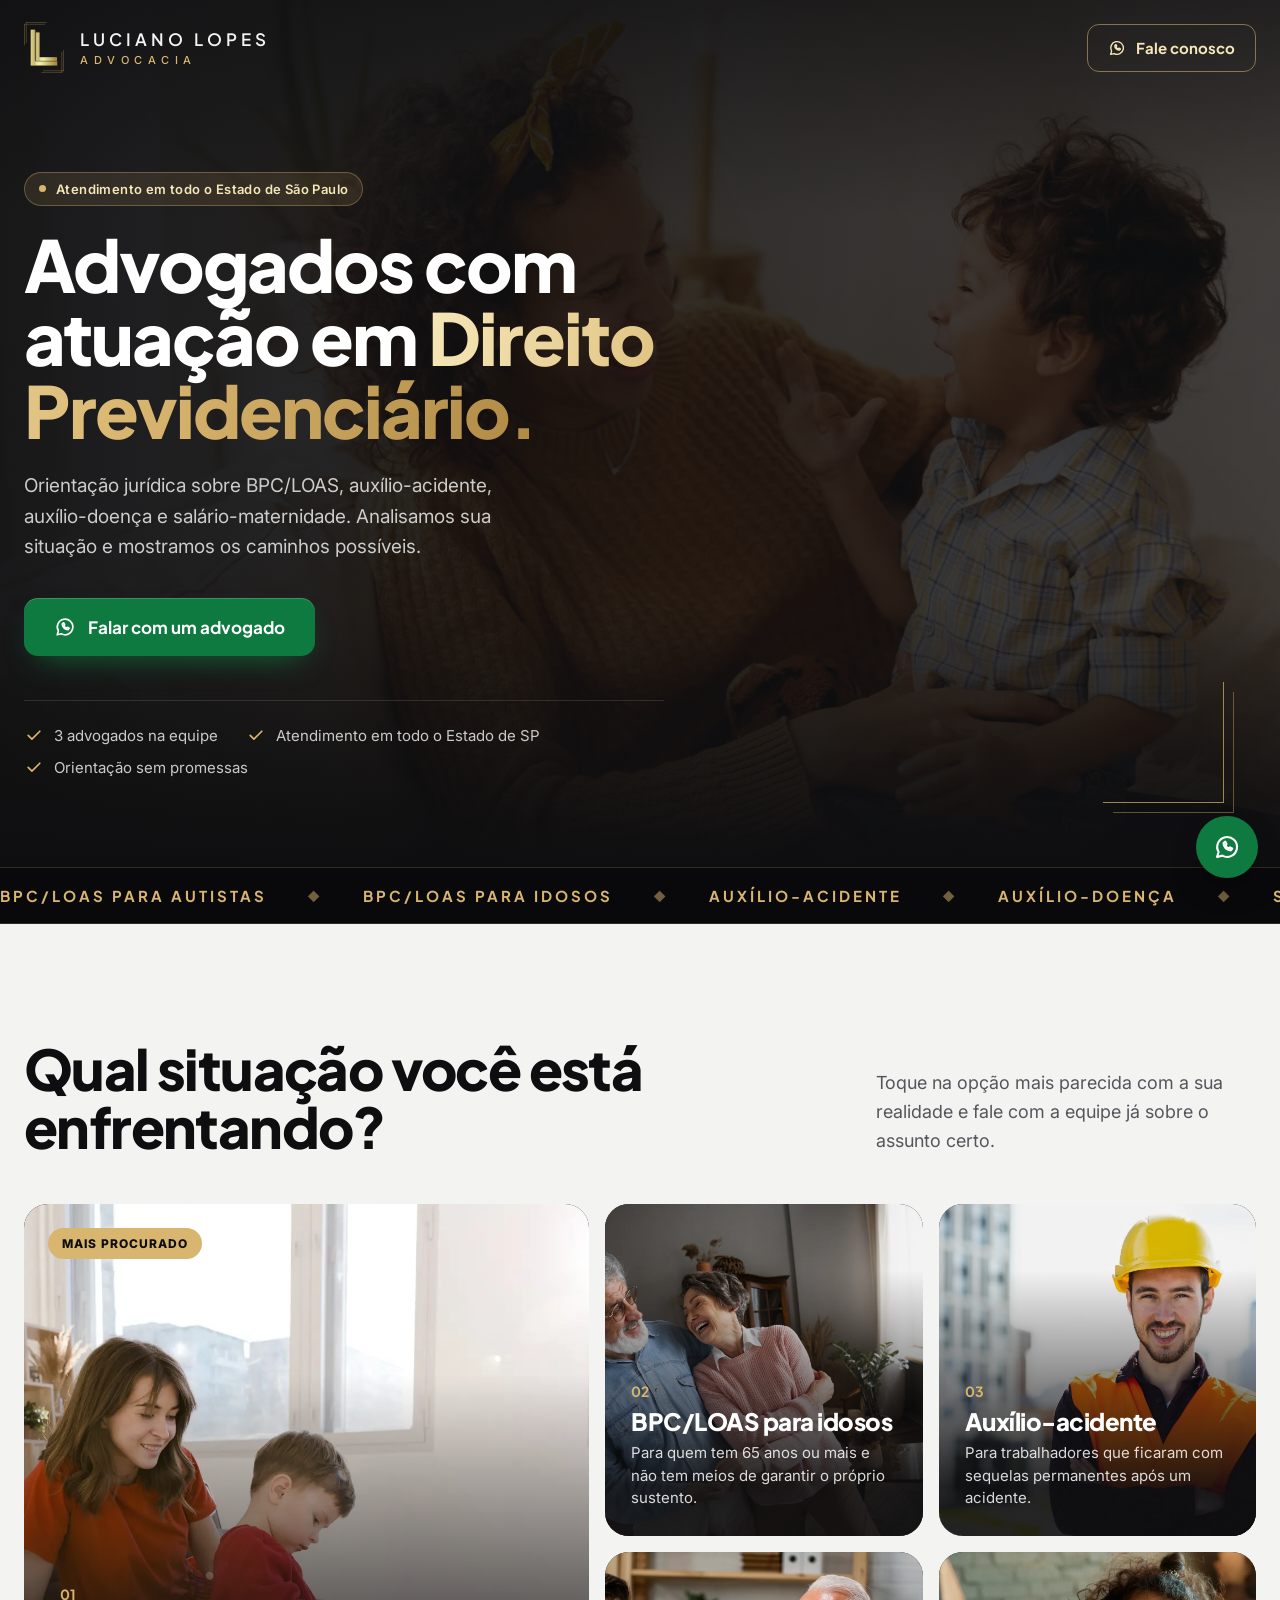
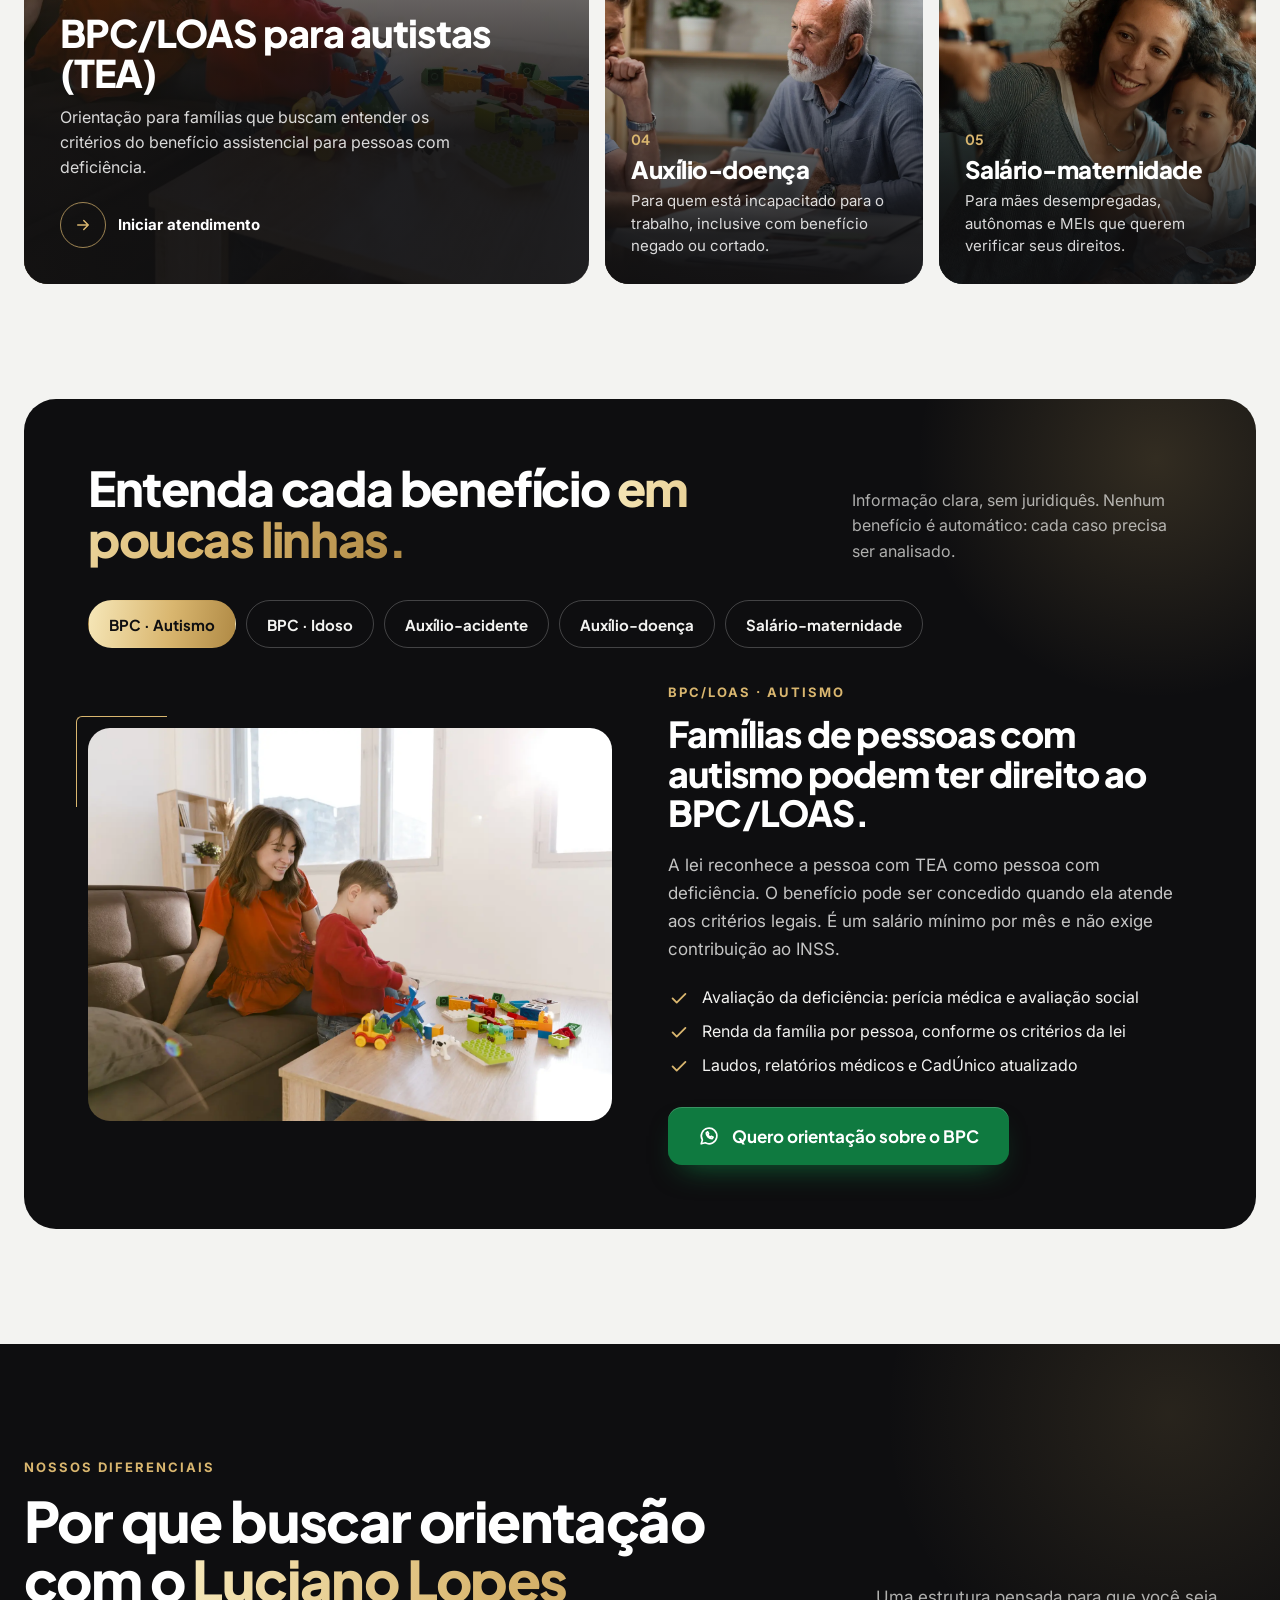
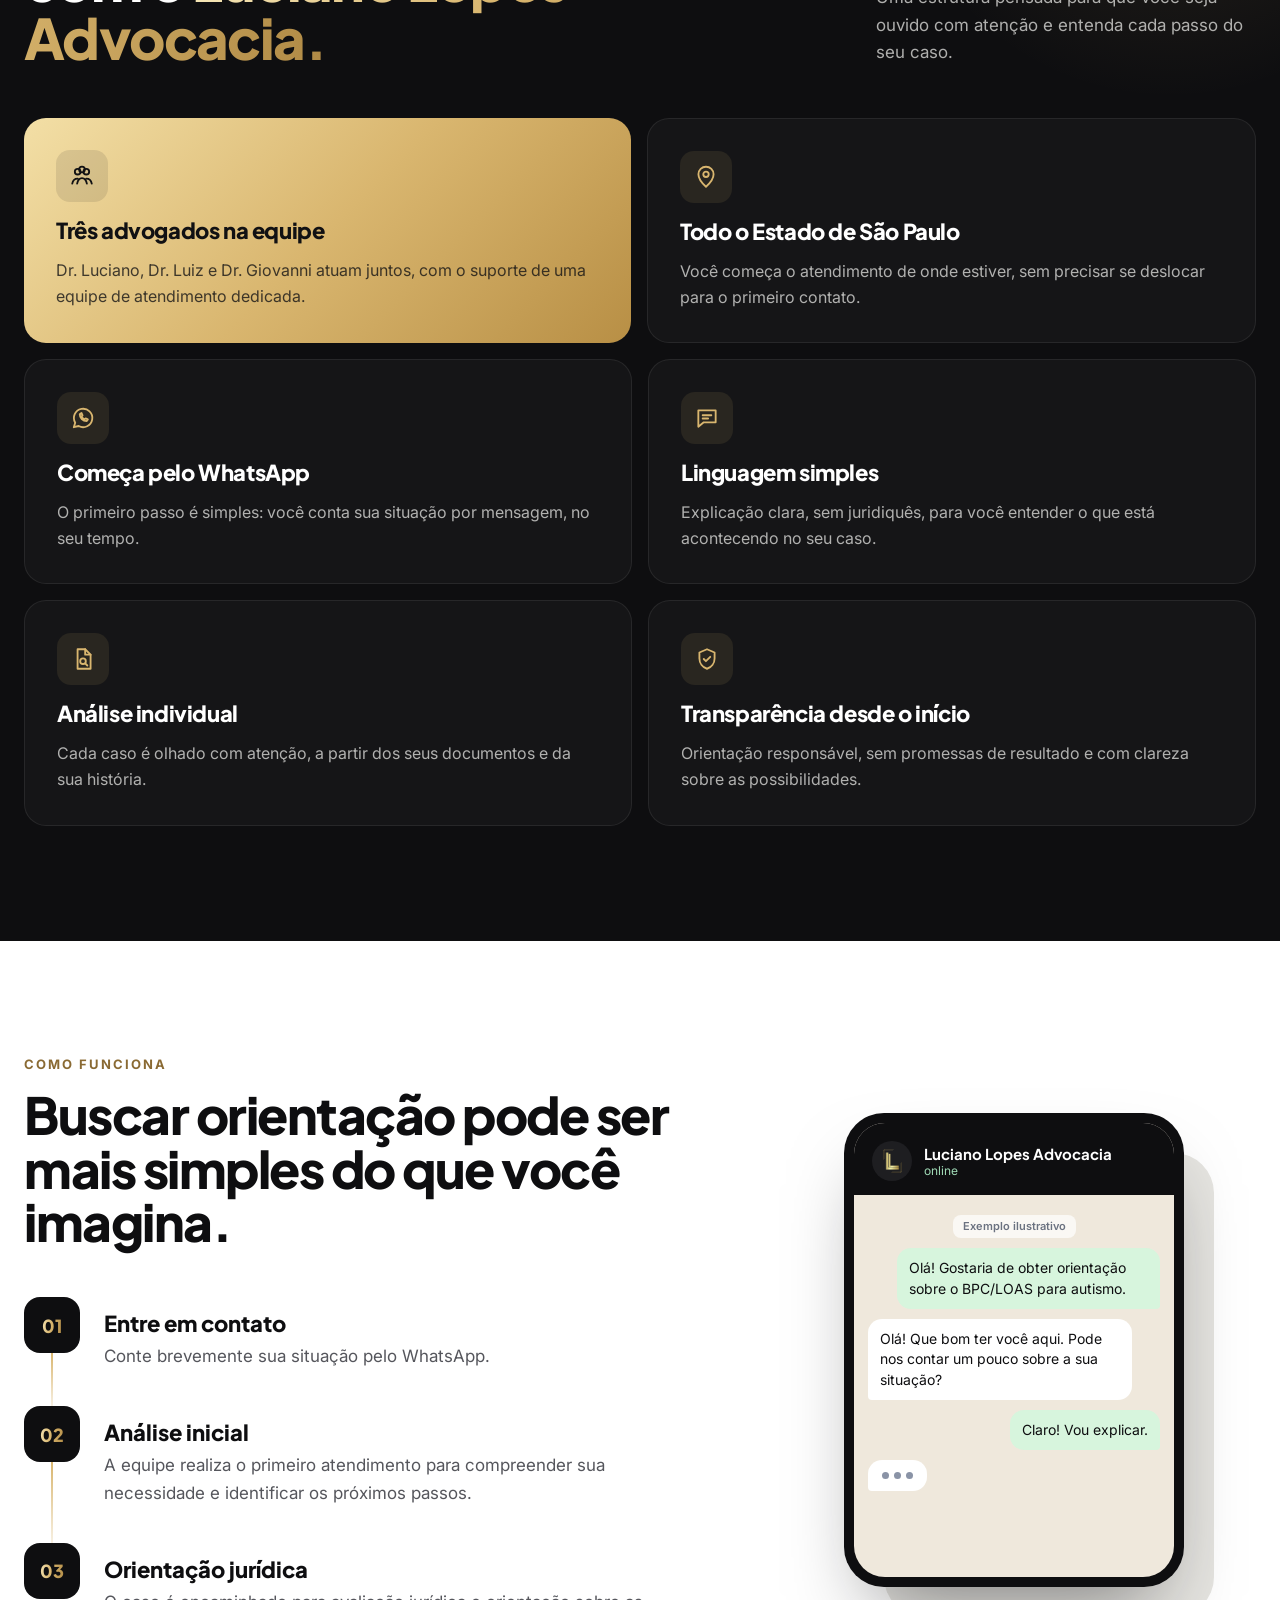
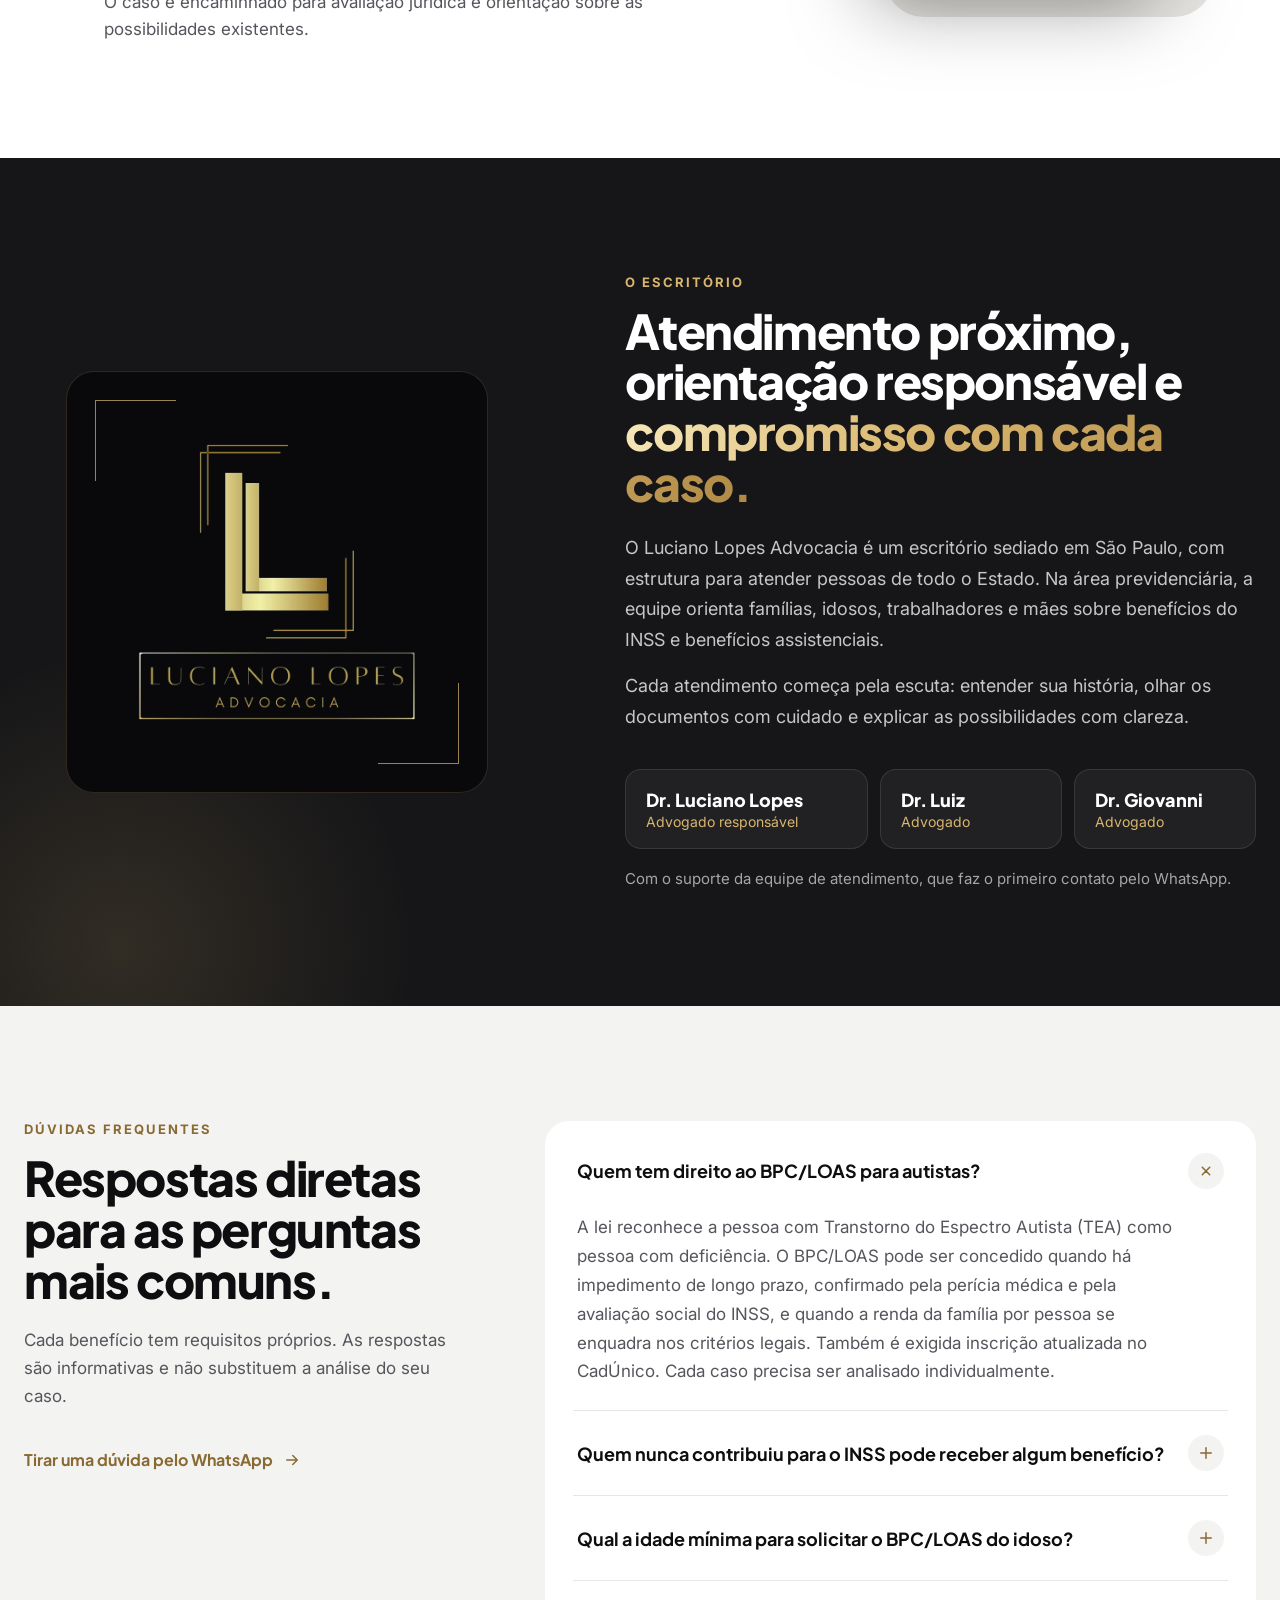
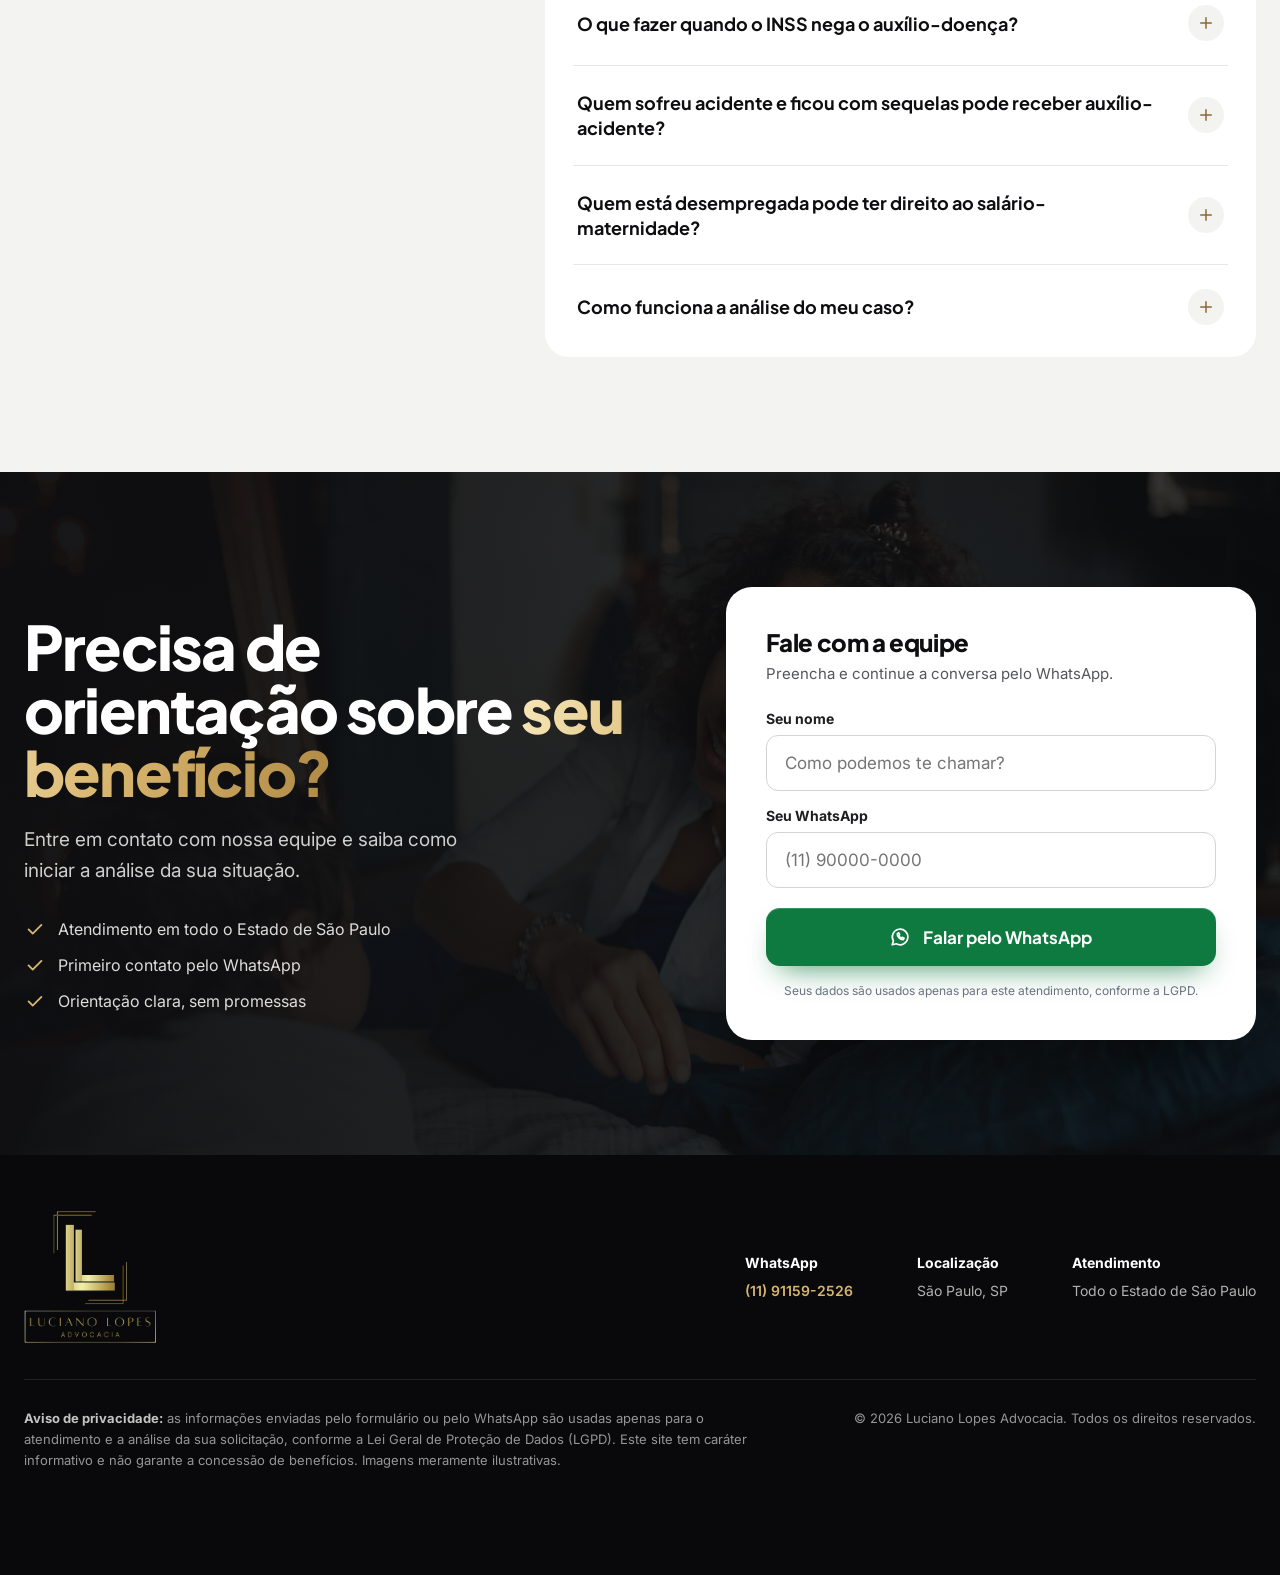
==== index.html @ 728325e5 "LP previdenciária Luciano Lopes Advocacia: página, redirect e gravação de leads no Supabase Co-Autho" ====
<!doctype html>
<html lang="pt-BR">
<head>
<meta charset="utf-8">
<meta name="viewport" content="width=device-width, initial-scale=1">
<title>Luciano Lopes Advocacia | Direito Previdenciário em São Paulo</title>
<meta name="description" content="Advogados com atuação em Direito Previdenciário. Orientação sobre BPC/LOAS para autistas e idosos, auxílio-acidente, auxílio-doença e salário-maternidade. Atendimento em todo o Estado de São Paulo.">
<meta name="theme-color" content="#0E0E10">
<link rel="icon" href="assets/logo-icone.png">
<meta property="og:type" content="website">
<meta property="og:locale" content="pt_BR">
<meta property="og:title" content="Luciano Lopes Advocacia | Direito Previdenciário">
<meta property="og:description" content="Orientação jurídica sobre BPC/LOAS, auxílio-acidente, auxílio-doença e salário-maternidade. Atendimento em todo o Estado de SP.">
<meta property="og:image" content="https://lp-luciano-lopes.vercel.app/assets/og.jpg">
<link rel="preload" as="image" href="assets/hero.webp" fetchpriority="high">
<link rel="preconnect" href="https://fonts.googleapis.com">
<link rel="preconnect" href="https://fonts.gstatic.com" crossorigin>
<link href="https://fonts.googleapis.com/css2?family=Plus+Jakarta+Sans:wght@500;600;700;800&amp;family=Inter:wght@400;500;600;700&amp;display=swap" rel="stylesheet">
<style>
body{margin:0;background:#F3F3F1;-webkit-font-smoothing:antialiased}
html{scroll-behavior:smooth}
a{color:#8A6A33}a:hover{color:#0E0E10}
.gold{background:linear-gradient(100deg,#F6E7B8 0%,#D9B66F 45%,#B08A45 100%);-webkit-background-clip:text;background-clip:text;color:transparent}
.wa-btn{display:inline-flex;align-items:center;justify-content:center;gap:12px;min-height:58px;padding:0 30px;border-radius:14px;background:#0F7A40;color:#FFFFFF;font-family:'Plus Jakarta Sans',Inter,sans-serif;font-weight:700;font-size:17px;text-decoration:none;border:0;cursor:pointer;transition:transform .2s ease,box-shadow .2s ease,background .2s ease;box-shadow:0 14px 30px -14px rgba(15,122,64,.85),inset 0 1px 0 rgba(255,255,255,.18)}
.wa-btn:hover{background:#0B6A37;color:#FFFFFF;transform:translateY(-2px);box-shadow:0 20px 36px -14px rgba(15,122,64,.9),inset 0 1px 0 rgba(255,255,255,.18)}
.cta-btn{display:inline-flex;align-items:center;justify-content:center;gap:12px;min-height:58px;padding:0 30px;border-radius:14px;background:linear-gradient(100deg,#F3DFA6 0%,#D9B66F 50%,#B88F45 100%);color:#111113;font-family:'Plus Jakarta Sans',Inter,sans-serif;font-weight:800;font-size:17px;text-decoration:none;transition:transform .2s ease,box-shadow .2s ease,filter .2s ease;box-shadow:0 14px 30px -14px rgba(217,182,111,.7),inset 0 1px 0 rgba(255,255,255,.4)}
.cta-btn:hover{color:#111113;transform:translateY(-2px);filter:brightness(1.06);box-shadow:0 20px 38px -14px rgba(217,182,111,.8),inset 0 1px 0 rgba(255,255,255,.4)}
.dif{transition:border-color .25s ease,transform .25s ease,background .25s ease}
.dif:hover{border-color:rgba(217,182,111,.55);transform:translateY(-3px);background:#1B1B1E}
.ghost{display:inline-flex;align-items:center;gap:10px;min-height:46px;padding:0 20px;border-radius:12px;border:1px solid rgba(217,182,111,.55);color:#F6E7B8;font-family:'Plus Jakarta Sans',Inter,sans-serif;font-weight:700;font-size:15px;text-decoration:none;transition:background .2s ease,color .2s ease}
.ghost:hover{background:rgba(217,182,111,.12);color:#FFFFFF}
.chip{display:inline-flex;align-items:center;gap:8px;min-height:44px;padding:0 16px;border-radius:999px;background:rgba(255,255,255,.07);border:1px solid rgba(255,255,255,.16);color:#F3F3F1;font-size:14px;font-weight:600;text-decoration:none;transition:background .2s ease,border-color .2s ease,transform .2s ease}
.chip:hover{background:rgba(217,182,111,.16);border-color:rgba(217,182,111,.6);color:#FFFFFF;transform:translateY(-1px)}
.lnk{display:inline-flex;align-items:center;gap:10px;min-height:44px;color:#8A6A33;font-family:'Plus Jakarta Sans',Inter,sans-serif;font-weight:700;font-size:16px;text-decoration:none;transition:gap .2s ease,color .2s ease}
.lnk:hover{gap:14px;color:#0E0E10}
.pcard{position:relative;overflow:hidden;border-radius:24px;background:#0E0E10;color:#FFFFFF;text-decoration:none;display:flex;flex-direction:column;justify-content:flex-end;isolation:isolate}
.pcard img{position:absolute;inset:0;width:100%;height:100%;object-fit:cover;z-index:-2;transition:transform 1s cubic-bezier(.2,.7,.2,1)}
.pcard:hover img{transform:scale(1.06)}
.pcard .go{transition:background .25s ease,color .25s ease,transform .25s ease}
.pcard:hover .go{background:#D9B66F;color:#0E0E10;transform:translateX(4px)}
.pcard:hover{color:#FFFFFF}
.tab{all:unset;box-sizing:border-box;cursor:pointer;min-height:48px;padding:0 20px;border-radius:999px;font-family:'Plus Jakarta Sans',Inter,sans-serif;font-weight:700;font-size:15px;display:inline-flex;align-items:center;transition:background .2s ease,color .2s ease,border-color .2s ease}
.faq-q{all:unset;box-sizing:border-box;width:100%;display:flex;justify-content:space-between;align-items:center;gap:20px;padding:24px 4px;cursor:pointer;font-family:'Plus Jakarta Sans',Inter,sans-serif;font-weight:700;font-size:18px;line-height:1.4;color:#0E0E10;min-height:44px}
.faq-q:hover{color:#8A6A33}
.field{width:100%;box-sizing:border-box;min-height:56px;padding:0 18px;border-radius:12px;border:1.5px solid #D4D4D1;background:#FFFFFF;font-family:Inter,sans-serif;font-size:17px;color:#0E0E10;outline:none;transition:border-color .2s ease,box-shadow .2s ease}
.field:focus{border-color:#B08A45;box-shadow:0 0 0 4px rgba(217,182,111,.25)}
a:focus-visible,.faq-q:focus-visible,.tab:focus-visible,.wa-btn:focus-visible{outline:3px solid #D9B66F;outline-offset:3px}
.marq{display:flex;width:max-content;animation:marq 38s linear infinite}
@keyframes marq{to{transform:translateX(-50%)}}
@keyframes rise{from{opacity:0;transform:translateY(20px)}to{opacity:1;transform:none}}
.rise{animation:rise .9s cubic-bezier(.2,.7,.2,1) both}
.rise-2{animation:rise .9s .12s cubic-bezier(.2,.7,.2,1) both}
.rise-3{animation:rise .9s .24s cubic-bezier(.2,.7,.2,1) both}
@keyframes blink{0%,80%,100%{opacity:.25}40%{opacity:1}}
.dot1{animation:blink 1.4s infinite}.dot2{animation:blink 1.4s .2s infinite}.dot3{animation:blink 1.4s .4s infinite}
.hero-bg{position:absolute;inset:0;z-index:0;background-image:url(assets/hero.webp);background-size:cover;background-position:60% 30%;background-repeat:no-repeat;background-attachment:fixed;opacity:.3}
.hero-fade{position:absolute;inset:0;z-index:0;background:linear-gradient(90deg,rgba(14,14,16,.85) 0%,rgba(14,14,16,.45) 55%,rgba(14,14,16,.2) 100%),linear-gradient(180deg,rgba(14,14,16,.6) 0%,rgba(14,14,16,0) 25%,rgba(14,14,16,0) 70%,#0E0E10 100%)}
@media (hover:none),(max-width:900px){.hero-bg{background-attachment:scroll;background-position:35% 30%}}
.fab{position:fixed;right:22px;bottom:22px;z-index:60;width:62px;height:62px;border-radius:50%;background:#0F7A40;color:#FFFFFF;display:flex;align-items:center;justify-content:center;box-shadow:0 14px 30px -10px rgba(0,0,0,.5);transition:transform .2s ease}
.fab:hover{transform:scale(1.06);color:#FFFFFF}
@media (max-width:900px){.hide-md{display:none !important}}
@media (max-width:640px){.cta-btn{width:100%}.hide-sm{display:none !important}.fab{width:56px;height:56px;right:14px;bottom:14px}.wa-btn{width:100%}.faq-q{font-size:17px}}
@media (prefers-reduced-motion:reduce){*{animation:none !important;transition:none !important;scroll-behavior:auto !important}}

.tab{background:transparent;color:#F3F3F1;border:1px solid rgba(255,255,255,.22)}
.tab.on{background:linear-gradient(100deg,#F6E7B8,#D9B66F 55%,#B08A45);color:#0E0E10;border-color:transparent}
.faq-ico{transition:transform .3s ease}
[hidden]{display:none !important}
</style>
</head>
<body data-site="luciano-lopes">
<div style="font-family: Inter, system-ui, sans-serif; color: #1E1E21; background: #F3F3F1; min-width: 0; overflow-x: hidden">

<!-- ================= HERO ================= -->
<section id="topo" style="position: relative; background: #0E0E10; color: #F3F3F1; overflow: hidden">
  <header style="position: relative; z-index: 2; max-width: 1280px; margin: 0 auto; padding: 22px 24px; display: flex; justify-content: space-between; align-items: center; gap: 16px">
    <a href="#topo" aria-label="Luciano Lopes Advocacia — início" style="display: flex; align-items: center; gap: 16px; text-decoration: none; color: #F3F3F1">
      <img src="assets/logo-icone.png" alt="" width="182" height="230" style="display: block; width: 40px; height: 51px">
      <span style="display: flex; flex-direction: column; gap: 3px">
        <span style="font-family: 'Plus Jakarta Sans', Inter, sans-serif; font-size: 17px; font-weight: 600; letter-spacing: 4px; text-transform: uppercase">Luciano Lopes</span>
        <span style="font-size: 11px; font-weight: 500; letter-spacing: 5.5px; text-transform: uppercase; color: #D9B66F">Advocacia</span>
      </span>
    </a>
    <a href="#contato" data-cta data-area="geral" class="ghost hide-sm">
      <svg aria-hidden="true" width="18" height="18" viewBox="0 0 24 24" fill="none" stroke="currentColor" stroke-width="1.8" stroke-linecap="round" stroke-linejoin="round"><path d="M3.5 20.5l1.3-4.2A8.5 8.5 0 1 1 8 19.4z"></path><path d="M9 8.6c0 3.4 2.9 6.3 6.3 6.3l1.2-1.6-2.1-1-1 .9a4.6 4.6 0 0 1-2.7-2.7l.9-1-1-2.1z"></path></svg>
      Fale conosco
    </a>
  </header>

  <div class="hero-bg" role="img" aria-label="Mãe sorrindo e abraçando o filho pequeno no sofá de casa"></div>
  <div class="hero-fade" aria-hidden="true"></div>
  <div aria-hidden="true" class="hide-md" style="position: absolute; z-index: 0; right: 56px; bottom: 64px; width: 120px; height: 120px; border-right: 1.5px solid rgba(217,182,111,0.7); border-bottom: 1.5px solid rgba(217,182,111,0.7)"></div>
  <div aria-hidden="true" class="hide-md" style="position: absolute; z-index: 0; right: 46px; bottom: 54px; width: 120px; height: 120px; border-right: 1px solid rgba(217,182,111,0.4); border-bottom: 1px solid rgba(217,182,111,0.4)"></div>

  <div style="position: relative; z-index: 1; max-width: 1280px; margin: 0 auto; padding: clamp(24px, 6vw, 88px) 24px clamp(56px, 7vw, 104px)">
    <div style="max-width: 640px">
      <p class="rise" style="margin: 0 0 22px; display: inline-flex; align-items: center; gap: 10px; padding: 8px 14px; border-radius: 999px; background: rgba(217,182,111,0.12); border: 1px solid rgba(217,182,111,0.35); font-size: 13px; font-weight: 600; letter-spacing: 0.4px; color: #F6E7B8">
        <span aria-hidden="true" style="width: 7px; height: 7px; border-radius: 50%; background: #D9B66F"></span>
        Atendimento em todo o Estado de São Paulo
      </p>
      <h1 class="rise-2" style="margin: 0; font-family: 'Plus Jakarta Sans', Inter, sans-serif; font-weight: 800; font-size: clamp(40px, 5.6vw, 72px); line-height: 1.02; letter-spacing: -2px; color: #FFFFFF">Advogados com atuação em <span class="gold">Direito Previdenciário.</span></h1>
      <p class="rise-3" style="margin: 24px 0 0; max-width: 520px; font-size: clamp(17px, 1.5vw, 19px); line-height: 1.6; color: rgba(243,243,241,0.82)">Orientação jurídica sobre BPC/LOAS, auxílio-acidente, auxílio-doença e salário-maternidade. Analisamos sua situação e mostramos os caminhos possíveis.</p>
      <div class="rise-3" style="margin-top: 36px; display: flex; flex-wrap: wrap; gap: 14px">
        <a href="#contato" data-cta data-area="geral" class="wa-btn">
          <svg aria-hidden="true" width="22" height="22" viewBox="0 0 24 24" fill="none" stroke="currentColor" stroke-width="1.8" stroke-linecap="round" stroke-linejoin="round"><path d="M3.5 20.5l1.3-4.2A8.5 8.5 0 1 1 8 19.4z"></path><path d="M9 8.6c0 3.4 2.9 6.3 6.3 6.3l1.2-1.6-2.1-1-1 .9a4.6 4.6 0 0 1-2.7-2.7l.9-1-1-2.1z"></path></svg>
          Falar com um advogado
        </a>
      </div>
      <ul class="rise-3" style="list-style: none; margin: 44px 0 0; padding: 24px 0 0; border-top: 1px solid rgba(255,255,255,0.12); display: flex; flex-wrap: wrap; gap: 12px 28px; font-size: 15px; color: rgba(243,243,241,0.82)">
        <li style="display: flex; align-items: center; gap: 10px"><svg aria-hidden="true" width="20" height="20" viewBox="0 0 24 24" fill="none" stroke="#D9B66F" stroke-width="2" stroke-linecap="round" stroke-linejoin="round"><path d="M5 12.5l4.5 4.5L19 7.5"></path></svg>3 advogados na equipe</li>
        <li style="display: flex; align-items: center; gap: 10px"><svg aria-hidden="true" width="20" height="20" viewBox="0 0 24 24" fill="none" stroke="#D9B66F" stroke-width="2" stroke-linecap="round" stroke-linejoin="round"><path d="M5 12.5l4.5 4.5L19 7.5"></path></svg>Atendimento em todo o Estado de SP</li>
        <li style="display: flex; align-items: center; gap: 10px"><svg aria-hidden="true" width="20" height="20" viewBox="0 0 24 24" fill="none" stroke="#D9B66F" stroke-width="2" stroke-linecap="round" stroke-linejoin="round"><path d="M5 12.5l4.5 4.5L19 7.5"></path></svg>Orientação sem promessas</li>
      </ul>
    </div>
  </div>
</section>

<!-- ================= MARQUEE ================= -->
<div aria-hidden="true" style="background: #09090B; border-top: 1px solid rgba(217,182,111,0.2); border-bottom: 1px solid rgba(217,182,111,0.2); overflow: hidden; padding: 18px 0">
  <div class="marq" style="font-family: 'Plus Jakarta Sans', Inter, sans-serif; font-size: 15px; font-weight: 700; letter-spacing: 3px; text-transform: uppercase; color: #D9B66F; gap: 40px; padding-right: 40px">
    <span>BPC/LOAS para autistas</span><span style="color: rgba(217,182,111,0.5)">◆</span><span>BPC/LOAS para idosos</span><span style="color: rgba(217,182,111,0.5)">◆</span><span>Auxílio-acidente</span><span style="color: rgba(217,182,111,0.5)">◆</span><span>Auxílio-doença</span><span style="color: rgba(217,182,111,0.5)">◆</span><span>Salário-maternidade</span><span style="color: rgba(217,182,111,0.5)">◆</span><span>Atendimento pelo WhatsApp</span><span style="color: rgba(217,182,111,0.5)">◆</span>
    <span>BPC/LOAS para autistas</span><span style="color: rgba(217,182,111,0.5)">◆</span><span>BPC/LOAS para idosos</span><span style="color: rgba(217,182,111,0.5)">◆</span><span>Auxílio-acidente</span><span style="color: rgba(217,182,111,0.5)">◆</span><span>Auxílio-doença</span><span style="color: rgba(217,182,111,0.5)">◆</span><span>Salário-maternidade</span><span style="color: rgba(217,182,111,0.5)">◆</span><span>Atendimento pelo WhatsApp</span><span style="color: rgba(217,182,111,0.5)">◆</span>
  </div>
</div>

<!-- ================= 02 · SITUAÇÕES ================= -->
<section id="situacoes" style="padding: clamp(72px, 9vw, 120px) 0; background: #F3F3F1">
  <div style="max-width: 1280px; margin: 0 auto; padding: 0 24px">
    <div style="display: flex; flex-wrap: wrap; justify-content: space-between; align-items: flex-end; gap: 20px 64px; margin-bottom: 48px">
      <h2 style="flex: 1 1 520px; margin: 0; font-family: 'Plus Jakarta Sans', Inter, sans-serif; font-weight: 800; font-size: clamp(34px, 4.4vw, 56px); line-height: 1.04; letter-spacing: -1.6px; color: #0E0E10">Qual situação você está enfrentando?</h2>
      <p style="flex: 0 1 380px; margin: 0; font-size: 18px; line-height: 1.6; color: #55565C">Toque na opção mais parecida com a sua realidade e fale com a equipe já sobre o assunto certo.</p>
    </div>

    <div style="display: flex; flex-wrap: wrap; gap: 16px">
      <a href="#contato" data-cta data-area="autismo" class="pcard" style="flex: 1 1 400px; min-height: 576px; padding: clamp(24px, 3vw, 36px)">
        <img src="assets/autismo.webp" alt="Mãe acompanhando o filho que brinca com blocos de montar na sala" width="1800" height="1200" loading="lazy" decoding="async" style="object-position: 60% center">
        <span aria-hidden="true" style="position: absolute; inset: 0; z-index: -1; background: linear-gradient(180deg, rgba(14,14,16,0) 25%, rgba(14,14,16,0.92) 78%)"></span>
        <span style="position: absolute; top: 24px; left: 24px; padding: 8px 14px; border-radius: 999px; background: #D9B66F; color: #0E0E10; font-size: 12px; font-weight: 800; letter-spacing: 1px; text-transform: uppercase">Mais procurado</span>
        <span style="font-family: 'Plus Jakarta Sans', Inter, sans-serif; font-size: 14px; font-weight: 700; color: #D9B66F; margin-bottom: 10px">01</span>
        <span style="font-family: 'Plus Jakarta Sans', Inter, sans-serif; font-size: clamp(28px, 3vw, 38px); font-weight: 800; line-height: 1.05; letter-spacing: -1px; margin-bottom: 12px">BPC/LOAS para autistas (TEA)</span>
        <span style="font-size: 16px; line-height: 1.55; color: rgba(255,255,255,0.84); max-width: 420px; margin-bottom: 22px">Orientação para famílias que buscam entender os critérios do benefício assistencial para pessoas com deficiência.</span>
        <span style="display: flex; align-items: center; gap: 12px; font-weight: 700; font-size: 15px">
          <span class="go" aria-hidden="true" style="width: 44px; height: 44px; border-radius: 50%; border: 1px solid rgba(217,182,111,0.7); display: flex; align-items: center; justify-content: center; color: #D9B66F"><svg width="18" height="18" viewBox="0 0 24 24" fill="none" stroke="currentColor" stroke-width="2" stroke-linecap="round" stroke-linejoin="round"><path d="M5 12h14M13 6l6 6-6 6"></path></svg></span>
          Iniciar atendimento
        </span>
      </a>

      <div style="flex: 1.4 1 520px; min-width: 0; display: flex; flex-wrap: wrap; gap: 16px">
        <a href="#contato" data-cta data-area="idoso" class="pcard" style="flex: 1 1 260px; min-height: 280px; padding: 26px">
          <img src="assets/idoso.webp" alt="Casal de idosos sorrindo na sala de casa" width="1800" height="1200" loading="lazy" decoding="async" style="object-position: center 30%">
          <span aria-hidden="true" style="position: absolute; inset: 0; z-index: -1; background: linear-gradient(180deg, rgba(14,14,16,0.05) 20%, rgba(14,14,16,0.9) 85%)"></span>
          <span style="font-family: 'Plus Jakarta Sans', Inter, sans-serif; font-size: 14px; font-weight: 700; color: #D9B66F; margin-bottom: 8px">02</span>
          <span style="font-family: 'Plus Jakarta Sans', Inter, sans-serif; font-size: 24px; font-weight: 800; line-height: 1.1; letter-spacing: -0.5px; margin-bottom: 8px">BPC/LOAS para idosos</span>
          <span style="font-size: 15px; line-height: 1.5; color: rgba(255,255,255,0.84)">Para quem tem 65 anos ou mais e não tem meios de garantir o próprio sustento.</span>
        </a>
        <a href="#contato" data-cta data-area="acidente" class="pcard" style="flex: 1 1 260px; min-height: 280px; padding: 26px">
          <img src="assets/trabalhador.webp" alt="Trabalhador da construção civil com capacete e colete" width="1800" height="1201" loading="lazy" decoding="async" style="object-position: 62% 25%">
          <span aria-hidden="true" style="position: absolute; inset: 0; z-index: -1; background: linear-gradient(180deg, rgba(14,14,16,0.05) 20%, rgba(14,14,16,0.9) 85%)"></span>
          <span style="font-family: 'Plus Jakarta Sans', Inter, sans-serif; font-size: 14px; font-weight: 700; color: #D9B66F; margin-bottom: 8px">03</span>
          <span style="font-family: 'Plus Jakarta Sans', Inter, sans-serif; font-size: 24px; font-weight: 800; line-height: 1.1; letter-spacing: -0.5px; margin-bottom: 8px">Auxílio-acidente</span>
          <span style="font-size: 15px; line-height: 1.5; color: rgba(255,255,255,0.84)">Para trabalhadores que ficaram com sequelas permanentes após um acidente.</span>
        </a>
        <a href="#contato" data-cta data-area="doenca" class="pcard" style="flex: 1 1 260px; min-height: 280px; padding: 26px">
          <img src="assets/doenca.webp" alt="Homem conversando com o médico sobre resultados de exames" width="1800" height="1200" loading="lazy" decoding="async" style="object-position: 70% center">
          <span aria-hidden="true" style="position: absolute; inset: 0; z-index: -1; background: linear-gradient(180deg, rgba(14,14,16,0.05) 20%, rgba(14,14,16,0.9) 85%)"></span>
          <span style="font-family: 'Plus Jakarta Sans', Inter, sans-serif; font-size: 14px; font-weight: 700; color: #D9B66F; margin-bottom: 8px">04</span>
          <span style="font-family: 'Plus Jakarta Sans', Inter, sans-serif; font-size: 24px; font-weight: 800; line-height: 1.1; letter-spacing: -0.5px; margin-bottom: 8px">Auxílio-doença</span>
          <span style="font-size: 15px; line-height: 1.5; color: rgba(255,255,255,0.84)">Para quem está incapacitado para o trabalho, inclusive com benefício negado ou cortado.</span>
        </a>
        <a href="#contato" data-cta data-area="maternidade" class="pcard" style="flex: 1 1 260px; min-height: 280px; padding: 26px">
          <img src="assets/maternidade.webp" alt="Mãe sorrindo ao lado do filho pequeno à mesa" width="1800" height="1200" loading="lazy" decoding="async" style="object-position: 45% center">
          <span aria-hidden="true" style="position: absolute; inset: 0; z-index: -1; background: linear-gradient(180deg, rgba(14,14,16,0.05) 20%, rgba(14,14,16,0.9) 85%)"></span>
          <span style="font-family: 'Plus Jakarta Sans', Inter, sans-serif; font-size: 14px; font-weight: 700; color: #D9B66F; margin-bottom: 8px">05</span>
          <span style="font-family: 'Plus Jakarta Sans', Inter, sans-serif; font-size: 24px; font-weight: 800; line-height: 1.1; letter-spacing: -0.5px; margin-bottom: 8px">Salário-maternidade</span>
          <span style="font-size: 15px; line-height: 1.5; color: rgba(255,255,255,0.84)">Para mães desempregadas, autônomas e MEIs que querem verificar seus direitos.</span>
        </a>
      </div>
    </div>
  </div>
</section>

<!-- ================= 03 · ENTENDA CADA BENEFÍCIO (abas) ================= -->
<section id="beneficios" style="padding: 0 0 clamp(72px, 9vw, 120px); background: #F3F3F1">
  <div style="max-width: 1280px; margin: 0 auto; padding: 0 24px">
    <div style="background: #0E0E10; color: #F3F3F1; border-radius: 32px; padding: clamp(28px, 5vw, 64px); position: relative; overflow: hidden">
      <div aria-hidden="true" style="position: absolute; top: -200px; right: -160px; width: 520px; height: 520px; border-radius: 50%; background: radial-gradient(circle, rgba(217,182,111,0.18), rgba(217,182,111,0) 65%)"></div>
      <div style="position: relative; display: flex; flex-wrap: wrap; justify-content: space-between; align-items: flex-end; gap: 24px; margin-bottom: 36px">
        <h2 style="margin: 0; flex: 1 1 460px; font-family: 'Plus Jakarta Sans', Inter, sans-serif; font-weight: 800; font-size: clamp(30px, 3.8vw, 48px); line-height: 1.06; letter-spacing: -1.4px; color: #FFFFFF">Entenda cada benefício <span class="gold">em poucas linhas.</span></h2>
        <p style="margin: 0; flex: 0 1 340px; font-size: 16px; line-height: 1.6; color: rgba(243,243,241,0.7)">Informação clara, sem juridiquês. Nenhum benefício é automático: cada caso precisa ser analisado.</p>
      </div>
      <div role="group" aria-label="Escolha um benefício" style="position: relative; display: flex; flex-wrap: wrap; gap: 10px; margin-bottom: 36px">
          <button class="tab on" type="button" data-tab="1" aria-pressed="true">BPC · Autismo</button>
          <button class="tab" type="button" data-tab="2" aria-pressed="false">BPC · Idoso</button>
          <button class="tab" type="button" data-tab="3" aria-pressed="false">Auxílio-acidente</button>
          <button class="tab" type="button" data-tab="4" aria-pressed="false">Auxílio-doença</button>
          <button class="tab" type="button" data-tab="5" aria-pressed="false">Salário-maternidade</button>
      </div>

      <div class="panel" data-panel="1">
        <div style="position: relative; display: flex; flex-wrap: wrap; gap: 40px 56px; align-items: center">
          <div style="flex: 1 1 420px; min-width: 0; position: relative">
            <div style="aspect-ratio: 4 / 3; border-radius: 22px; overflow: hidden"><img src="assets/autismo.webp" alt="Mãe acompanhando o filho que brinca com blocos de montar" width="1800" height="1200" loading="lazy" decoding="async" style="display: block; width: 100%; height: 100%; object-fit: cover; object-position: 60% center"></div>
            <div aria-hidden="true" style="position: absolute; top: -12px; left: -12px; width: 90px; height: 90px; border-top: 1.5px solid #D9B66F; border-left: 1.5px solid #D9B66F; border-top-left-radius: 6px"></div>
          </div>
          <div style="flex: 1 1 420px; min-width: 0">
            <p style="margin: 0 0 14px; font-size: 13px; font-weight: 700; letter-spacing: 2px; text-transform: uppercase; color: #D9B66F">BPC/LOAS · Autismo</p>
            <h3 style="margin: 0 0 18px; font-family: 'Plus Jakarta Sans', Inter, sans-serif; font-weight: 800; font-size: clamp(26px, 2.8vw, 36px); line-height: 1.1; letter-spacing: -0.8px; color: #FFFFFF">Famílias de pessoas com autismo podem ter direito ao BPC/LOAS.</h3>
            <p style="margin: 0 0 24px; font-size: 17px; line-height: 1.65; color: rgba(243,243,241,0.8)">A lei reconhece a pessoa com TEA como pessoa com deficiência. O benefício pode ser concedido quando ela atende aos critérios legais. É um salário mínimo por mês e não exige contribuição ao INSS.</p>
            <ul style="list-style: none; margin: 0 0 30px; padding: 0; display: flex; flex-direction: column; gap: 12px; font-size: 16px; color: #F3F3F1">
              <li style="display: flex; gap: 12px; align-items: flex-start"><svg aria-hidden="true" width="22" height="22" viewBox="0 0 24 24" fill="none" stroke="#D9B66F" stroke-width="2" stroke-linecap="round" stroke-linejoin="round" style="flex: none"><path d="M5 12.5l4.5 4.5L19 7.5"></path></svg>Avaliação da deficiência: perícia médica e avaliação social</li>
              <li style="display: flex; gap: 12px; align-items: flex-start"><svg aria-hidden="true" width="22" height="22" viewBox="0 0 24 24" fill="none" stroke="#D9B66F" stroke-width="2" stroke-linecap="round" stroke-linejoin="round" style="flex: none"><path d="M5 12.5l4.5 4.5L19 7.5"></path></svg>Renda da família por pessoa, conforme os critérios da lei</li>
              <li style="display: flex; gap: 12px; align-items: flex-start"><svg aria-hidden="true" width="22" height="22" viewBox="0 0 24 24" fill="none" stroke="#D9B66F" stroke-width="2" stroke-linecap="round" stroke-linejoin="round" style="flex: none"><path d="M5 12.5l4.5 4.5L19 7.5"></path></svg>Laudos, relatórios médicos e CadÚnico atualizado</li>
            </ul>
            <a href="#contato" data-cta data-area="autismo" class="wa-btn"><svg aria-hidden="true" width="22" height="22" viewBox="0 0 24 24" fill="none" stroke="currentColor" stroke-width="1.8" stroke-linecap="round" stroke-linejoin="round"><path d="M3.5 20.5l1.3-4.2A8.5 8.5 0 1 1 8 19.4z"></path><path d="M9 8.6c0 3.4 2.9 6.3 6.3 6.3l1.2-1.6-2.1-1-1 .9a4.6 4.6 0 0 1-2.7-2.7l.9-1-1-2.1z"></path></svg>Quero orientação sobre o BPC</a>
          </div>
        </div>
      </div>

      <div class="panel" data-panel="2" hidden>
        <div style="position: relative; display: flex; flex-wrap: wrap; gap: 40px 56px; align-items: center">
          <div style="flex: 1 1 420px; min-width: 0; position: relative">
            <div style="aspect-ratio: 4 / 3; border-radius: 22px; overflow: hidden"><img src="assets/idoso.webp" alt="Casal de idosos sorrindo em casa" width="1800" height="1200" loading="lazy" decoding="async" style="display: block; width: 100%; height: 100%; object-fit: cover"></div>
            <div aria-hidden="true" style="position: absolute; top: -12px; left: -12px; width: 90px; height: 90px; border-top: 1.5px solid #D9B66F; border-left: 1.5px solid #D9B66F; border-top-left-radius: 6px"></div>
          </div>
          <div style="flex: 1 1 420px; min-width: 0">
            <p style="margin: 0 0 14px; font-size: 13px; font-weight: 700; letter-spacing: 2px; text-transform: uppercase; color: #D9B66F">BPC/LOAS · Idosos</p>
            <h3 style="margin: 0 0 18px; font-family: 'Plus Jakarta Sans', Inter, sans-serif; font-weight: 800; font-size: clamp(26px, 2.8vw, 36px); line-height: 1.1; letter-spacing: -0.8px; color: #FFFFFF">Tem 65 anos ou mais e nunca contribuiu para o INSS?</h3>
            <p style="margin: 0 0 24px; font-size: 17px; line-height: 1.65; color: rgba(243,243,241,0.8)">O BPC pode ser uma alternativa para idosos que atendam aos critérios legais, mesmo sem histórico de contribuição previdenciária.</p>
            <ul style="list-style: none; margin: 0 0 30px; padding: 0; display: flex; flex-direction: column; gap: 12px; font-size: 16px; color: #F3F3F1">
              <li style="display: flex; gap: 12px; align-items: flex-start"><svg aria-hidden="true" width="22" height="22" viewBox="0 0 24 24" fill="none" stroke="#D9B66F" stroke-width="2" stroke-linecap="round" stroke-linejoin="round" style="flex: none"><path d="M5 12.5l4.5 4.5L19 7.5"></path></svg>Idade mínima de 65 anos</li>
              <li style="display: flex; gap: 12px; align-items: flex-start"><svg aria-hidden="true" width="22" height="22" viewBox="0 0 24 24" fill="none" stroke="#D9B66F" stroke-width="2" stroke-linecap="round" stroke-linejoin="round" style="flex: none"><path d="M5 12.5l4.5 4.5L19 7.5"></path></svg>Renda da família por pessoa dentro dos critérios legais</li>
              <li style="display: flex; gap: 12px; align-items: flex-start"><svg aria-hidden="true" width="22" height="22" viewBox="0 0 24 24" fill="none" stroke="#D9B66F" stroke-width="2" stroke-linecap="round" stroke-linejoin="round" style="flex: none"><path d="M5 12.5l4.5 4.5L19 7.5"></path></svg>Inscrição atualizada no CadÚnico</li>
            </ul>
            <a href="#contato" data-cta data-area="idoso" class="wa-btn"><svg aria-hidden="true" width="22" height="22" viewBox="0 0 24 24" fill="none" stroke="currentColor" stroke-width="1.8" stroke-linecap="round" stroke-linejoin="round"><path d="M3.5 20.5l1.3-4.2A8.5 8.5 0 1 1 8 19.4z"></path><path d="M9 8.6c0 3.4 2.9 6.3 6.3 6.3l1.2-1.6-2.1-1-1 .9a4.6 4.6 0 0 1-2.7-2.7l.9-1-1-2.1z"></path></svg>Conversar sobre o BPC para idoso</a>
          </div>
        </div>
      </div>

      <div class="panel" data-panel="3" hidden>
        <div style="position: relative; display: flex; flex-wrap: wrap; gap: 40px 56px; align-items: center">
          <div style="flex: 1 1 420px; min-width: 0; position: relative">
            <div style="aspect-ratio: 4 / 3; border-radius: 22px; overflow: hidden"><img src="assets/trabalhador.webp" alt="Trabalhador da construção civil com capacete e colete" width="1800" height="1201" loading="lazy" decoding="async" style="display: block; width: 100%; height: 100%; object-fit: cover; object-position: 62% 30%"></div>
            <div aria-hidden="true" style="position: absolute; top: -12px; left: -12px; width: 90px; height: 90px; border-top: 1.5px solid #D9B66F; border-left: 1.5px solid #D9B66F; border-top-left-radius: 6px"></div>
          </div>
          <div style="flex: 1 1 420px; min-width: 0">
            <p style="margin: 0 0 14px; font-size: 13px; font-weight: 700; letter-spacing: 2px; text-transform: uppercase; color: #D9B66F">Auxílio-acidente</p>
            <h3 style="margin: 0 0 18px; font-family: 'Plus Jakarta Sans', Inter, sans-serif; font-weight: 800; font-size: clamp(26px, 2.8vw, 36px); line-height: 1.1; letter-spacing: -0.8px; color: #FFFFFF">Ficou com sequelas após um acidente?</h3>
            <p style="margin: 0 0 24px; font-size: 17px; line-height: 1.65; color: rgba(243,243,241,0.8)">O auxílio-acidente pode ser devido ao segurado que atenda aos requisitos legais e tenha ficado com redução permanente da capacidade para o trabalho que exercia.</p>
            <ul style="list-style: none; margin: 0 0 30px; padding: 0; display: flex; flex-direction: column; gap: 12px; font-size: 16px; color: #F3F3F1">
              <li style="display: flex; gap: 12px; align-items: flex-start"><svg aria-hidden="true" width="22" height="22" viewBox="0 0 24 24" fill="none" stroke="#D9B66F" stroke-width="2" stroke-linecap="round" stroke-linejoin="round" style="flex: none"><path d="M5 12.5l4.5 4.5L19 7.5"></path></svg>O acidente não precisa ter acontecido no trabalho</li>
              <li style="display: flex; gap: 12px; align-items: flex-start"><svg aria-hidden="true" width="22" height="22" viewBox="0 0 24 24" fill="none" stroke="#D9B66F" stroke-width="2" stroke-linecap="round" stroke-linejoin="round" style="flex: none"><path d="M5 12.5l4.5 4.5L19 7.5"></path></svg>Pode ser recebido junto com o salário</li>
              <li style="display: flex; gap: 12px; align-items: flex-start"><svg aria-hidden="true" width="22" height="22" viewBox="0 0 24 24" fill="none" stroke="#D9B66F" stroke-width="2" stroke-linecap="round" stroke-linejoin="round" style="flex: none"><path d="M5 12.5l4.5 4.5L19 7.5"></path></svg>Depende da categoria de segurado e das sequelas</li>
            </ul>
            <a href="#contato" data-cta data-area="acidente" class="wa-btn"><svg aria-hidden="true" width="22" height="22" viewBox="0 0 24 24" fill="none" stroke="currentColor" stroke-width="1.8" stroke-linecap="round" stroke-linejoin="round"><path d="M3.5 20.5l1.3-4.2A8.5 8.5 0 1 1 8 19.4z"></path><path d="M9 8.6c0 3.4 2.9 6.3 6.3 6.3l1.2-1.6-2.1-1-1 .9a4.6 4.6 0 0 1-2.7-2.7l.9-1-1-2.1z"></path></svg>Conversar sobre auxílio-acidente</a>
          </div>
        </div>
      </div>

      <div class="panel" data-panel="4" hidden>
        <div style="position: relative; display: flex; flex-wrap: wrap; gap: 40px 56px; align-items: center">
          <div style="flex: 1 1 420px; min-width: 0; position: relative">
            <div style="aspect-ratio: 4 / 3; border-radius: 22px; overflow: hidden"><img src="assets/doenca.webp" alt="Homem conversando com o médico sobre resultados de exames" width="1800" height="1200" loading="lazy" decoding="async" style="display: block; width: 100%; height: 100%; object-fit: cover; object-position: 65% center"></div>
            <div aria-hidden="true" style="position: absolute; top: -12px; left: -12px; width: 90px; height: 90px; border-top: 1.5px solid #D9B66F; border-left: 1.5px solid #D9B66F; border-top-left-radius: 6px"></div>
          </div>
          <div style="flex: 1 1 420px; min-width: 0">
            <p style="margin: 0 0 14px; font-size: 13px; font-weight: 700; letter-spacing: 2px; text-transform: uppercase; color: #D9B66F">Auxílio-doença</p>
            <h3 style="margin: 0 0 18px; font-family: 'Plus Jakarta Sans', Inter, sans-serif; font-weight: 800; font-size: clamp(26px, 2.8vw, 36px); line-height: 1.1; letter-spacing: -0.8px; color: #FFFFFF">Teve seu benefício negado pelo INSS?</h3>
            <p style="margin: 0 0 24px; font-size: 17px; line-height: 1.65; color: rgba(243,243,241,0.8)">Uma negativa não significa, necessariamente, que você não tenha direito. Vale analisar com cuidado antes de desistir.</p>
            <ul style="list-style: none; margin: 0 0 30px; padding: 0; display: flex; flex-direction: column; gap: 12px; font-size: 16px; color: #F3F3F1">
              <li style="display: flex; gap: 12px; align-items: flex-start"><svg aria-hidden="true" width="22" height="22" viewBox="0 0 24 24" fill="none" stroke="#D9B66F" stroke-width="2" stroke-linecap="round" stroke-linejoin="round" style="flex: none"><path d="M5 12.5l4.5 4.5L19 7.5"></path></svg>Os motivos da decisão do INSS</li>
              <li style="display: flex; gap: 12px; align-items: flex-start"><svg aria-hidden="true" width="22" height="22" viewBox="0 0 24 24" fill="none" stroke="#D9B66F" stroke-width="2" stroke-linecap="round" stroke-linejoin="round" style="flex: none"><path d="M5 12.5l4.5 4.5L19 7.5"></path></svg>Os laudos, exames e documentos médicos</li>
              <li style="display: flex; gap: 12px; align-items: flex-start"><svg aria-hidden="true" width="22" height="22" viewBox="0 0 24 24" fill="none" stroke="#D9B66F" stroke-width="2" stroke-linecap="round" stroke-linejoin="round" style="flex: none"><path d="M5 12.5l4.5 4.5L19 7.5"></path></svg>Os requisitos legais do benefício</li>
            </ul>
            <a href="#contato" data-cta data-area="doenca" class="wa-btn"><svg aria-hidden="true" width="22" height="22" viewBox="0 0 24 24" fill="none" stroke="currentColor" stroke-width="1.8" stroke-linecap="round" stroke-linejoin="round"><path d="M3.5 20.5l1.3-4.2A8.5 8.5 0 1 1 8 19.4z"></path><path d="M9 8.6c0 3.4 2.9 6.3 6.3 6.3l1.2-1.6-2.1-1-1 .9a4.6 4.6 0 0 1-2.7-2.7l.9-1-1-2.1z"></path></svg>Conversar sobre meu benefício</a>
          </div>
        </div>
      </div>

      <div class="panel" data-panel="5" hidden>
        <div style="position: relative; display: flex; flex-wrap: wrap; gap: 40px 56px; align-items: center">
          <div style="flex: 1 1 420px; min-width: 0; position: relative">
            <div style="aspect-ratio: 4 / 3; border-radius: 22px; overflow: hidden"><img src="assets/maternidade.webp" alt="Mãe sorrindo ao lado do filho pequeno" width="1800" height="1200" loading="lazy" decoding="async" style="display: block; width: 100%; height: 100%; object-fit: cover; object-position: 45% center"></div>
            <div aria-hidden="true" style="position: absolute; top: -12px; left: -12px; width: 90px; height: 90px; border-top: 1.5px solid #D9B66F; border-left: 1.5px solid #D9B66F; border-top-left-radius: 6px"></div>
          </div>
          <div style="flex: 1 1 420px; min-width: 0">
            <p style="margin: 0 0 14px; font-size: 13px; font-weight: 700; letter-spacing: 2px; text-transform: uppercase; color: #D9B66F">Salário-maternidade</p>
            <h3 style="margin: 0 0 18px; font-family: 'Plus Jakarta Sans', Inter, sans-serif; font-weight: 800; font-size: clamp(26px, 2.8vw, 36px); line-height: 1.1; letter-spacing: -0.8px; color: #FFFFFF">Está desempregada, é autônoma ou MEI?</h3>
            <p style="margin: 0 0 24px; font-size: 17px; line-height: 1.65; color: rgba(243,243,241,0.8)">Determinadas situações permitem receber o salário-maternidade mesmo sem carteira assinada no momento, conforme o histórico previdenciário e os requisitos aplicáveis.</p>
            <ul style="list-style: none; margin: 0 0 30px; padding: 0; display: flex; flex-direction: column; gap: 12px; font-size: 16px; color: #F3F3F1">
              <li style="display: flex; gap: 12px; align-items: flex-start"><svg aria-hidden="true" width="22" height="22" viewBox="0 0 24 24" fill="none" stroke="#D9B66F" stroke-width="2" stroke-linecap="round" stroke-linejoin="round" style="flex: none"><path d="M5 12.5l4.5 4.5L19 7.5"></path></svg>Mães desempregadas que ainda mantêm a qualidade de segurada</li>
              <li style="display: flex; gap: 12px; align-items: flex-start"><svg aria-hidden="true" width="22" height="22" viewBox="0 0 24 24" fill="none" stroke="#D9B66F" stroke-width="2" stroke-linecap="round" stroke-linejoin="round" style="flex: none"><path d="M5 12.5l4.5 4.5L19 7.5"></path></svg>Autônomas e MEIs que contribuem para o INSS</li>
              <li style="display: flex; gap: 12px; align-items: flex-start"><svg aria-hidden="true" width="22" height="22" viewBox="0 0 24 24" fill="none" stroke="#D9B66F" stroke-width="2" stroke-linecap="round" stroke-linejoin="round" style="flex: none"><path d="M5 12.5l4.5 4.5L19 7.5"></path></svg>Análise do histórico de contribuições</li>
            </ul>
            <a href="#contato" data-cta data-area="maternidade" class="wa-btn"><svg aria-hidden="true" width="22" height="22" viewBox="0 0 24 24" fill="none" stroke="currentColor" stroke-width="1.8" stroke-linecap="round" stroke-linejoin="round"><path d="M3.5 20.5l1.3-4.2A8.5 8.5 0 1 1 8 19.4z"></path><path d="M9 8.6c0 3.4 2.9 6.3 6.3 6.3l1.2-1.6-2.1-1-1 .9a4.6 4.6 0 0 1-2.7-2.7l.9-1-1-2.1z"></path></svg>Verificar salário-maternidade</a>
          </div>
        </div>
      </div>
    </div>
  </div>
</section>

<!-- ================= DIFERENCIAIS ================= -->
<section id="diferenciais" style="background: #0E0E10; color: #F3F3F1; padding: clamp(72px, 9vw, 120px) 0; position: relative; overflow: hidden">
  <div aria-hidden="true" style="position: absolute; top: -240px; right: -200px; width: 620px; height: 620px; border-radius: 50%; background: radial-gradient(circle, rgba(217,182,111,0.13), rgba(217,182,111,0) 65%)"></div>
  <div style="position: relative; max-width: 1280px; margin: 0 auto; padding: 0 24px">
    <div style="display: flex; flex-wrap: wrap; justify-content: space-between; align-items: flex-end; gap: 20px 64px; margin-bottom: 52px">
      <div style="flex: 1 1 560px; min-width: 0">
        <p style="margin: 0 0 16px; font-size: 13px; font-weight: 700; letter-spacing: 2px; text-transform: uppercase; color: #D9B66F">Nossos diferenciais</p>
        <h2 style="margin: 0; font-family: 'Plus Jakarta Sans', Inter, sans-serif; font-weight: 800; font-size: clamp(34px, 4.4vw, 56px); line-height: 1.04; letter-spacing: -1.6px; color: #FFFFFF">Por que buscar orientação com o <span class="gold">Luciano Lopes Advocacia.</span></h2>
      </div>
      <p style="flex: 0 1 380px; margin: 0; font-size: 17px; line-height: 1.6; color: rgba(243,243,241,0.7)">Uma estrutura pensada para que você seja ouvido com atenção e entenda cada passo do seu caso.</p>
    </div>

    <div style="display: flex; flex-wrap: wrap; gap: 16px">
      <div style="flex: 1 1 340px; min-width: 0; border-radius: 22px; padding: 32px; background: linear-gradient(135deg, #F3DFA6 0%, #D9B66F 50%, #B88F45 100%); color: #111113; display: flex; flex-direction: column; gap: 14px">
        <span aria-hidden="true" style="width: 52px; height: 52px; border-radius: 14px; background: rgba(17,17,19,0.1); display: flex; align-items: center; justify-content: center"><svg width="26" height="26" viewBox="0 0 24 24" fill="none" stroke="#111113" stroke-width="1.7" stroke-linecap="round" stroke-linejoin="round"><circle cx="8" cy="8" r="2.6"></circle><circle cx="16" cy="8" r="2.6"></circle><circle cx="12" cy="6" r="2.6"></circle><path d="M3 19c.5-2.8 2.5-4.6 5-4.6M21 19c-.5-2.8-2.5-4.6-5-4.6M7.5 19c.6-3 2.4-5 4.5-5s3.9 2 4.5 5"></path></svg></span>
        <h3 style="margin: 0; font-family: 'Plus Jakarta Sans', Inter, sans-serif; font-weight: 800; font-size: 22px; letter-spacing: -0.4px">Três advogados na equipe</h3>
        <p style="margin: 0; font-size: 16px; line-height: 1.6; color: rgba(17,17,19,0.78)">Dr. Luciano, Dr. Luiz e Dr. Giovanni atuam juntos, com o suporte de uma equipe de atendimento dedicada.</p>
      </div>
      <div class="dif" style="flex: 1 1 340px; min-width: 0; border-radius: 22px; padding: 32px; background: #151517; border: 1px solid rgba(255,255,255,0.08); display: flex; flex-direction: column; gap: 14px">
        <span aria-hidden="true" style="width: 52px; height: 52px; border-radius: 14px; background: rgba(217,182,111,0.1); display: flex; align-items: center; justify-content: center"><svg width="26" height="26" viewBox="0 0 24 24" fill="none" stroke="#D9B66F" stroke-width="1.7" stroke-linecap="round" stroke-linejoin="round"><path d="M12 21s-7-6.2-7-11.5A7 7 0 0 1 19 9.5C19 14.8 12 21 12 21z"></path><circle cx="12" cy="9.5" r="2.5"></circle></svg></span>
        <h3 style="margin: 0; font-family: 'Plus Jakarta Sans', Inter, sans-serif; font-weight: 800; font-size: 22px; letter-spacing: -0.4px; color: #FFFFFF">Todo o Estado de São Paulo</h3>
        <p style="margin: 0; font-size: 16px; line-height: 1.6; color: rgba(243,243,241,0.7)">Você começa o atendimento de onde estiver, sem precisar se deslocar para o primeiro contato.</p>
      </div>
      <div class="dif" style="flex: 1 1 340px; min-width: 0; border-radius: 22px; padding: 32px; background: #151517; border: 1px solid rgba(255,255,255,0.08); display: flex; flex-direction: column; gap: 14px">
        <span aria-hidden="true" style="width: 52px; height: 52px; border-radius: 14px; background: rgba(217,182,111,0.1); display: flex; align-items: center; justify-content: center"><svg width="26" height="26" viewBox="0 0 24 24" fill="none" stroke="#D9B66F" stroke-width="1.7" stroke-linecap="round" stroke-linejoin="round"><path d="M3.5 20.5l1.3-4.2A8.5 8.5 0 1 1 8 19.4z"></path><path d="M9 8.6c0 3.4 2.9 6.3 6.3 6.3l1.2-1.6-2.1-1-1 .9a4.6 4.6 0 0 1-2.7-2.7l.9-1-1-2.1z"></path></svg></span>
        <h3 style="margin: 0; font-family: 'Plus Jakarta Sans', Inter, sans-serif; font-weight: 800; font-size: 22px; letter-spacing: -0.4px; color: #FFFFFF">Começa pelo WhatsApp</h3>
        <p style="margin: 0; font-size: 16px; line-height: 1.6; color: rgba(243,243,241,0.7)">O primeiro passo é simples: você conta sua situação por mensagem, no seu tempo.</p>
      </div>
      <div class="dif" style="flex: 1 1 340px; min-width: 0; border-radius: 22px; padding: 32px; background: #151517; border: 1px solid rgba(255,255,255,0.08); display: flex; flex-direction: column; gap: 14px">
        <span aria-hidden="true" style="width: 52px; height: 52px; border-radius: 14px; background: rgba(217,182,111,0.1); display: flex; align-items: center; justify-content: center"><svg width="26" height="26" viewBox="0 0 24 24" fill="none" stroke="#D9B66F" stroke-width="1.7" stroke-linecap="round" stroke-linejoin="round"><path d="M4 5h16v11H9l-5 4z"></path><path d="M8 9.5h8M8 12.5h5"></path></svg></span>
        <h3 style="margin: 0; font-family: 'Plus Jakarta Sans', Inter, sans-serif; font-weight: 800; font-size: 22px; letter-spacing: -0.4px; color: #FFFFFF">Linguagem simples</h3>
        <p style="margin: 0; font-size: 16px; line-height: 1.6; color: rgba(243,243,241,0.7)">Explicação clara, sem juridiquês, para você entender o que está acontecendo no seu caso.</p>
      </div>
      <div class="dif" style="flex: 1 1 340px; min-width: 0; border-radius: 22px; padding: 32px; background: #151517; border: 1px solid rgba(255,255,255,0.08); display: flex; flex-direction: column; gap: 14px">
        <span aria-hidden="true" style="width: 52px; height: 52px; border-radius: 14px; background: rgba(217,182,111,0.1); display: flex; align-items: center; justify-content: center"><svg width="26" height="26" viewBox="0 0 24 24" fill="none" stroke="#D9B66F" stroke-width="1.7" stroke-linecap="round" stroke-linejoin="round"><path d="M7 3h7l5 5v13H7z"></path><path d="M14 3v5h5"></path><circle cx="12" cy="14" r="2.6"></circle><path d="M14 16l2 2"></path></svg></span>
        <h3 style="margin: 0; font-family: 'Plus Jakarta Sans', Inter, sans-serif; font-weight: 800; font-size: 22px; letter-spacing: -0.4px; color: #FFFFFF">Análise individual</h3>
        <p style="margin: 0; font-size: 16px; line-height: 1.6; color: rgba(243,243,241,0.7)">Cada caso é olhado com atenção, a partir dos seus documentos e da sua história.</p>
      </div>
      <div class="dif" style="flex: 1 1 340px; min-width: 0; border-radius: 22px; padding: 32px; background: #151517; border: 1px solid rgba(255,255,255,0.08); display: flex; flex-direction: column; gap: 14px">
        <span aria-hidden="true" style="width: 52px; height: 52px; border-radius: 14px; background: rgba(217,182,111,0.1); display: flex; align-items: center; justify-content: center"><svg width="26" height="26" viewBox="0 0 24 24" fill="none" stroke="#D9B66F" stroke-width="1.7" stroke-linecap="round" stroke-linejoin="round"><path d="M12 3l7 3v5.5c0 4.4-3 8.2-7 9.5-4-1.3-7-5.1-7-9.5V6z"></path><path d="M9 12l2 2 4-4"></path></svg></span>
        <h3 style="margin: 0; font-family: 'Plus Jakarta Sans', Inter, sans-serif; font-weight: 800; font-size: 22px; letter-spacing: -0.4px; color: #FFFFFF">Transparência desde o início</h3>
        <p style="margin: 0; font-size: 16px; line-height: 1.6; color: rgba(243,243,241,0.7)">Orientação responsável, sem promessas de resultado e com clareza sobre as possibilidades.</p>
      </div>
    </div>
  </div>
</section>

<!-- ================= 04 · COMO FUNCIONA ================= -->
<section id="como-funciona" style="background: #FFFFFF; padding: clamp(72px, 9vw, 120px) 0">
  <div style="max-width: 1280px; margin: 0 auto; padding: 0 24px; display: flex; flex-wrap: wrap; align-items: center; gap: 56px 96px">
    <div style="flex: 1.2 1 480px; min-width: 0">
      <p style="margin: 0 0 16px; font-size: 13px; font-weight: 700; letter-spacing: 2px; text-transform: uppercase; color: #8A6A33">Como funciona</p>
      <h2 style="margin: 0 0 48px; font-family: 'Plus Jakarta Sans', Inter, sans-serif; font-weight: 800; font-size: clamp(32px, 4vw, 52px); line-height: 1.05; letter-spacing: -1.5px; color: #0E0E10">Buscar orientação pode ser mais simples do que você imagina.</h2>
      <ol style="list-style: none; margin: 0; padding: 0; display: flex; flex-direction: column">
        <li style="display: flex; gap: 24px">
          <div aria-hidden="true" style="flex: none; display: flex; flex-direction: column; align-items: center">
            <span style="width: 56px; height: 56px; border-radius: 16px; background: #0E0E10; display: flex; align-items: center; justify-content: center; font-family: 'Plus Jakarta Sans', Inter, sans-serif; font-weight: 800; font-size: 18px"><span class="gold">01</span></span>
            <span style="flex: 1; width: 2px; min-height: 28px; background: linear-gradient(180deg, #D9B66F, rgba(217,182,111,0.2))"></span>
          </div>
          <div style="padding: 12px 0 36px"><h3 style="margin: 0 0 6px; font-family: 'Plus Jakarta Sans', Inter, sans-serif; font-size: 22px; font-weight: 800; color: #0E0E10">Entre em contato</h3><p style="margin: 0; font-size: 17px; line-height: 1.6; color: #55565C">Conte brevemente sua situação pelo WhatsApp.</p></div>
        </li>
        <li style="display: flex; gap: 24px">
          <div aria-hidden="true" style="flex: none; display: flex; flex-direction: column; align-items: center">
            <span style="width: 56px; height: 56px; border-radius: 16px; background: #0E0E10; display: flex; align-items: center; justify-content: center; font-family: 'Plus Jakarta Sans', Inter, sans-serif; font-weight: 800; font-size: 18px"><span class="gold">02</span></span>
            <span style="flex: 1; width: 2px; min-height: 28px; background: linear-gradient(180deg, #D9B66F, rgba(217,182,111,0.2))"></span>
          </div>
          <div style="padding: 12px 0 36px"><h3 style="margin: 0 0 6px; font-family: 'Plus Jakarta Sans', Inter, sans-serif; font-size: 22px; font-weight: 800; color: #0E0E10">Análise inicial</h3><p style="margin: 0; font-size: 17px; line-height: 1.6; color: #55565C">A equipe realiza o primeiro atendimento para compreender sua necessidade e identificar os próximos passos.</p></div>
        </li>
        <li style="display: flex; gap: 24px">
          <div aria-hidden="true" style="flex: none; display: flex; flex-direction: column; align-items: center">
            <span style="width: 56px; height: 56px; border-radius: 16px; background: #0E0E10; display: flex; align-items: center; justify-content: center; font-family: 'Plus Jakarta Sans', Inter, sans-serif; font-weight: 800; font-size: 18px"><span class="gold">03</span></span>
          </div>
          <div style="padding: 12px 0 0"><h3 style="margin: 0 0 6px; font-family: 'Plus Jakarta Sans', Inter, sans-serif; font-size: 22px; font-weight: 800; color: #0E0E10">Orientação jurídica</h3><p style="margin: 0; font-size: 17px; line-height: 1.6; color: #55565C">O caso é encaminhado para avaliação jurídica e orientação sobre as possibilidades existentes.</p></div>
        </li>
      </ol>
    </div>

    <div style="flex: 1 1 340px; min-width: 0; display: flex; justify-content: center">
      <div style="position: relative; width: 100%; max-width: 340px">
        <div aria-hidden="true" style="position: absolute; inset: 40px -30px -30px 40px; border-radius: 40px; background: #E6E5E1"></div>
        <figure style="position: relative; margin: 0; border-radius: 40px; background: #0E0E10; padding: 10px; box-shadow: 0 40px 80px -30px rgba(14,14,16,0.5)">
          <div style="border-radius: 31px; overflow: hidden; background: #EFE8DC">
            <div style="background: #0E0E10; color: #FFFFFF; padding: 18px 18px 14px; display: flex; align-items: center; gap: 12px">
              <span style="width: 40px; height: 40px; border-radius: 50%; background: #1E1E21; display: flex; align-items: center; justify-content: center"><img src="assets/logo-icone.png" alt="" width="182" height="230" loading="lazy" style="width: 19px; height: 24px"></span>
              <span style="display: flex; flex-direction: column"><strong style="font-size: 15px; font-family: 'Plus Jakarta Sans', Inter, sans-serif">Luciano Lopes Advocacia</strong><span style="font-size: 12px; color: #9FD9B5">online</span></span>
            </div>
            <div style="padding: 20px 14px 22px; display: flex; flex-direction: column; gap: 10px; min-height: 340px; font-size: 14px; line-height: 1.45">
              <span style="align-self: center; font-size: 11px; font-weight: 600; color: #6B7280; background: rgba(255,255,255,0.7); padding: 4px 10px; border-radius: 8px">Exemplo ilustrativo</span>
              <span style="align-self: flex-end; max-width: 82%; background: #D7F5DD; color: #0E0E10; padding: 10px 12px; border-radius: 14px 14px 4px 14px">Olá! Gostaria de obter orientação sobre o BPC/LOAS para autismo.</span>
              <span style="align-self: flex-start; max-width: 82%; background: #FFFFFF; color: #0E0E10; padding: 10px 12px; border-radius: 14px 14px 14px 4px">Olá! Que bom ter você aqui. Pode nos contar um pouco sobre a sua situação?</span>
              <span style="align-self: flex-end; max-width: 82%; background: #D7F5DD; color: #0E0E10; padding: 10px 12px; border-radius: 14px 14px 4px 14px">Claro! Vou explicar.</span>
              <span aria-hidden="true" style="align-self: flex-start; background: #FFFFFF; padding: 12px 14px; border-radius: 14px 14px 14px 4px; display: flex; gap: 5px">
                <span class="dot1" style="width: 7px; height: 7px; border-radius: 50%; background: #8A93A6"></span><span class="dot2" style="width: 7px; height: 7px; border-radius: 50%; background: #8A93A6"></span><span class="dot3" style="width: 7px; height: 7px; border-radius: 50%; background: #8A93A6"></span>
              </span>
            </div>
          </div>
        </figure>
      </div>
    </div>
  </div>
</section>

<!-- ================= 05 · SOBRE ================= -->
<section id="sobre" style="background: #161618; color: #F3F3F1; padding: clamp(72px, 9vw, 120px) 0; position: relative; overflow: hidden">
  <div aria-hidden="true" style="position: absolute; left: -200px; bottom: -260px; width: 640px; height: 640px; border-radius: 50%; background: radial-gradient(circle, rgba(217,182,111,0.14), rgba(217,182,111,0) 65%)"></div>
  <div style="position: relative; max-width: 1280px; margin: 0 auto; padding: 0 24px; display: flex; flex-wrap: wrap; align-items: center; gap: 56px 96px">
    <div style="flex: 1 1 380px; min-width: 0; display: flex; justify-content: center">
      <div style="position: relative; width: 100%; max-width: 420px; aspect-ratio: 1 / 1; border-radius: 28px; background: #09090B; border: 1px solid rgba(217,182,111,0.18); display: flex; align-items: center; justify-content: center">
        <div aria-hidden="true" style="position: absolute; top: 28px; left: 28px; width: 80px; height: 80px; border-top: 1.5px solid rgba(217,182,111,0.7); border-left: 1.5px solid rgba(217,182,111,0.7)"></div>
        <div aria-hidden="true" style="position: absolute; bottom: 28px; right: 28px; width: 80px; height: 80px; border-bottom: 1.5px solid rgba(217,182,111,0.7); border-right: 1.5px solid rgba(217,182,111,0.7)"></div>
        <img src="assets/logo.png" alt="Logotipo Luciano Lopes Advocacia" width="327" height="326" loading="lazy" decoding="async" style="display: block; width: 66%; height: auto">
      </div>
    </div>
    <div style="flex: 1.2 1 480px; min-width: 0">
      <p style="margin: 0 0 16px; font-size: 13px; font-weight: 700; letter-spacing: 2px; text-transform: uppercase; color: #D9B66F">O escritório</p>
      <h2 style="margin: 0 0 24px; font-family: 'Plus Jakarta Sans', Inter, sans-serif; font-weight: 800; font-size: clamp(30px, 3.8vw, 48px); line-height: 1.06; letter-spacing: -1.4px; color: #FFFFFF">Atendimento próximo, orientação responsável e <span class="gold">compromisso com cada caso.</span></h2>
      <p style="margin: 0 0 16px; font-size: 18px; line-height: 1.7; color: rgba(243,243,241,0.8)">O Luciano Lopes Advocacia é um escritório sediado em São Paulo, com estrutura para atender pessoas de todo o Estado. Na área previdenciária, a equipe orienta famílias, idosos, trabalhadores e mães sobre benefícios do INSS e benefícios assistenciais.</p>
      <p style="margin: 0 0 36px; font-size: 18px; line-height: 1.7; color: rgba(243,243,241,0.8)">Cada atendimento começa pela escuta: entender sua história, olhar os documentos com cuidado e explicar as possibilidades com clareza.</p>
      <div style="display: flex; flex-wrap: wrap; gap: 12px">
        <div style="flex: 1 1 200px; padding: 18px 20px; border-radius: 16px; background: rgba(255,255,255,0.05); border: 1px solid rgba(255,255,255,0.1)">
          <p style="margin: 0 0 2px; font-family: 'Plus Jakarta Sans', Inter, sans-serif; font-weight: 800; font-size: 18px; color: #FFFFFF">Dr. Luciano Lopes</p>
          <p style="margin: 0; font-size: 14px; color: #D9B66F">Advogado responsável</p>
        </div>
        <div style="flex: 1 1 140px; padding: 18px 20px; border-radius: 16px; background: rgba(255,255,255,0.05); border: 1px solid rgba(255,255,255,0.1)">
          <p style="margin: 0 0 2px; font-family: 'Plus Jakarta Sans', Inter, sans-serif; font-weight: 800; font-size: 18px; color: #FFFFFF">Dr. Luiz</p>
          <p style="margin: 0; font-size: 14px; color: #D9B66F">Advogado</p>
        </div>
        <div style="flex: 1 1 140px; padding: 18px 20px; border-radius: 16px; background: rgba(255,255,255,0.05); border: 1px solid rgba(255,255,255,0.1)">
          <p style="margin: 0 0 2px; font-family: 'Plus Jakarta Sans', Inter, sans-serif; font-weight: 800; font-size: 18px; color: #FFFFFF">Dr. Giovanni</p>
          <p style="margin: 0; font-size: 14px; color: #D9B66F">Advogado</p>
        </div>
      </div>
      <p style="margin: 18px 0 0; font-size: 15px; line-height: 1.6; color: rgba(243,243,241,0.65)">Com o suporte da equipe de atendimento, que faz o primeiro contato pelo WhatsApp.</p>
    </div>
  </div>
</section>

<!-- ================= 06 · FAQ ================= -->
<section id="duvidas" style="background: #F3F3F1; padding: clamp(72px, 9vw, 120px) 0">
  <div style="max-width: 1280px; margin: 0 auto; padding: 0 24px; display: flex; flex-wrap: wrap; gap: 48px 96px">
    <div style="flex: 1 1 340px; min-width: 0">
      <p style="margin: 0 0 16px; font-size: 13px; font-weight: 700; letter-spacing: 2px; text-transform: uppercase; color: #8A6A33">Dúvidas frequentes</p>
      <h2 style="margin: 0 0 20px; font-family: 'Plus Jakarta Sans', Inter, sans-serif; font-weight: 800; font-size: clamp(30px, 3.8vw, 48px); line-height: 1.06; letter-spacing: -1.4px; color: #0E0E10">Respostas diretas para as perguntas mais comuns.</h2>
      <p style="margin: 0 0 28px; font-size: 17px; line-height: 1.65; color: #55565C">Cada benefício tem requisitos próprios. As respostas são informativas e não substituem a análise do seu caso.</p>
      <a href="#contato" data-cta data-area="geral" class="lnk">Tirar uma dúvida pelo WhatsApp
        <svg aria-hidden="true" width="18" height="18" viewBox="0 0 24 24" fill="none" stroke="currentColor" stroke-width="2" stroke-linecap="round" stroke-linejoin="round"><path d="M5 12h14M13 6l6 6-6 6"></path></svg>
      </a>
    </div>
    <div style="flex: 1.6 1 520px; min-width: 0; background: #FFFFFF; border-radius: 24px; padding: 8px 28px">
      <div style="border-bottom: 1px solid #E7E7E4">
        <button class="faq-q" type="button" data-faq="1" aria-controls="faq-a1" aria-expanded="true"><span>Quem tem direito ao BPC/LOAS para autistas?</span><span aria-hidden="true" style="flex: none; width: 36px; height: 36px; border-radius: 50%; background: #F3F3F1; display: flex; align-items: center; justify-content: center"><svg width="18" height="18" viewBox="0 0 24 24" fill="none" stroke="#8A6A33" stroke-width="2" stroke-linecap="round" style="transition: transform .3s ease; transform: rotate(45deg)" class="faq-ico"><path d="M12 5v14M5 12h14"></path></svg></span></button>
        <div class="faq-a" id="faq-a1"><p style="margin: 0; padding: 0 52px 24px 4px; font-size: 17px; line-height: 1.7; color: #55565C">A lei reconhece a pessoa com Transtorno do Espectro Autista (TEA) como pessoa com deficiência. O BPC/LOAS pode ser concedido quando há impedimento de longo prazo, confirmado pela perícia médica e pela avaliação social do INSS, e quando a renda da família por pessoa se enquadra nos critérios legais. Também é exigida inscrição atualizada no CadÚnico. Cada caso precisa ser analisado individualmente.</p></div>
      </div>
      <div style="border-bottom: 1px solid #E7E7E4">
        <button class="faq-q" type="button" data-faq="2" aria-controls="faq-a2" aria-expanded="false"><span>Quem nunca contribuiu para o INSS pode receber algum benefício?</span><span aria-hidden="true" style="flex: none; width: 36px; height: 36px; border-radius: 50%; background: #F3F3F1; display: flex; align-items: center; justify-content: center"><svg width="18" height="18" viewBox="0 0 24 24" fill="none" stroke="#8A6A33" stroke-width="2" stroke-linecap="round" style="transition: transform .3s ease; transform: rotate(0deg)" class="faq-ico"><path d="M12 5v14M5 12h14"></path></svg></span></button>
        <div class="faq-a" id="faq-a2" hidden><p style="margin: 0; padding: 0 52px 24px 4px; font-size: 17px; line-height: 1.7; color: #55565C">Sim, em algumas situações. O BPC/LOAS é um benefício assistencial e não exige contribuição. Ele pode ser destinado a idosos com 65 anos ou mais e a pessoas com deficiência que cumpram os critérios de renda e os demais requisitos. O BPC não é aposentadoria: não paga 13º salário e não deixa pensão por morte.</p></div>
      </div>
      <div style="border-bottom: 1px solid #E7E7E4">
        <button class="faq-q" type="button" data-faq="3" aria-controls="faq-a3" aria-expanded="false"><span>Qual a idade mínima para solicitar o BPC/LOAS do idoso?</span><span aria-hidden="true" style="flex: none; width: 36px; height: 36px; border-radius: 50%; background: #F3F3F1; display: flex; align-items: center; justify-content: center"><svg width="18" height="18" viewBox="0 0 24 24" fill="none" stroke="#8A6A33" stroke-width="2" stroke-linecap="round" style="transition: transform .3s ease; transform: rotate(0deg)" class="faq-ico"><path d="M12 5v14M5 12h14"></path></svg></span></button>
        <div class="faq-a" id="faq-a3" hidden><p style="margin: 0; padding: 0 52px 24px 4px; font-size: 17px; line-height: 1.7; color: #55565C">A idade mínima é de 65 anos, para homens e mulheres. Além da idade, o INSS analisa a renda da família por pessoa e exige inscrição atualizada no CadÚnico. Ter a idade, sozinha, não garante o benefício.</p></div>
      </div>
      <div style="border-bottom: 1px solid #E7E7E4">
        <button class="faq-q" type="button" data-faq="4" aria-controls="faq-a4" aria-expanded="false"><span>O que fazer quando o INSS nega o auxílio-doença?</span><span aria-hidden="true" style="flex: none; width: 36px; height: 36px; border-radius: 50%; background: #F3F3F1; display: flex; align-items: center; justify-content: center"><svg width="18" height="18" viewBox="0 0 24 24" fill="none" stroke="#8A6A33" stroke-width="2" stroke-linecap="round" style="transition: transform .3s ease; transform: rotate(0deg)" class="faq-ico"><path d="M12 5v14M5 12h14"></path></svg></span></button>
        <div class="faq-a" id="faq-a4" hidden><p style="margin: 0; padding: 0 52px 24px 4px; font-size: 17px; line-height: 1.7; color: #55565C">O primeiro passo é entender o motivo da negativa, que aparece na decisão disponível no Meu INSS. Depois, é importante reunir laudos, exames e relatórios médicos atualizados. Conforme o caso, pode ser possível apresentar recurso administrativo (que tem prazo, em regra de 30 dias), fazer um novo pedido ou buscar a via judicial. A melhor alternativa depende da análise da sua situação.</p></div>
      </div>
      <div style="border-bottom: 1px solid #E7E7E4">
        <button class="faq-q" type="button" data-faq="5" aria-controls="faq-a5" aria-expanded="false"><span>Quem sofreu acidente e ficou com sequelas pode receber auxílio-acidente?</span><span aria-hidden="true" style="flex: none; width: 36px; height: 36px; border-radius: 50%; background: #F3F3F1; display: flex; align-items: center; justify-content: center"><svg width="18" height="18" viewBox="0 0 24 24" fill="none" stroke="#8A6A33" stroke-width="2" stroke-linecap="round" style="transition: transform .3s ease; transform: rotate(0deg)" class="faq-ico"><path d="M12 5v14M5 12h14"></path></svg></span></button>
        <div class="faq-a" id="faq-a5" hidden><p style="margin: 0; padding: 0 52px 24px 4px; font-size: 17px; line-height: 1.7; color: #55565C">Pode ter direito o segurado que, após um acidente de qualquer natureza, ficou com sequelas permanentes que reduzem a capacidade para o trabalho que exercia habitualmente. O benefício tem caráter indenizatório e pode ser recebido junto com o salário. Nem todas as categorias de segurado têm acesso a ele, por isso o histórico de trabalho e de contribuições precisa ser analisado.</p></div>
      </div>
      <div style="border-bottom: 1px solid #E7E7E4">
        <button class="faq-q" type="button" data-faq="6" aria-controls="faq-a6" aria-expanded="false"><span>Quem está desempregada pode ter direito ao salário-maternidade?</span><span aria-hidden="true" style="flex: none; width: 36px; height: 36px; border-radius: 50%; background: #F3F3F1; display: flex; align-items: center; justify-content: center"><svg width="18" height="18" viewBox="0 0 24 24" fill="none" stroke="#8A6A33" stroke-width="2" stroke-linecap="round" style="transition: transform .3s ease; transform: rotate(0deg)" class="faq-ico"><path d="M12 5v14M5 12h14"></path></svg></span></button>
        <div class="faq-a" id="faq-a6" hidden><p style="margin: 0; padding: 0 52px 24px 4px; font-size: 17px; line-height: 1.7; color: #55565C">Em algumas situações, sim. Mesmo sem emprego, a mãe pode manter a chamada qualidade de segurada por um período após a última contribuição, e esse prazo varia conforme o histórico. Autônomas e MEIs também podem ter direito, desde que cumpram os requisitos da sua categoria. Por isso, é importante verificar o histórico de contribuições antes de qualquer pedido.</p></div>
      </div>
      <div>
        <button class="faq-q" type="button" data-faq="7" aria-controls="faq-a7" aria-expanded="false"><span>Como funciona a análise do meu caso?</span><span aria-hidden="true" style="flex: none; width: 36px; height: 36px; border-radius: 50%; background: #F3F3F1; display: flex; align-items: center; justify-content: center"><svg width="18" height="18" viewBox="0 0 24 24" fill="none" stroke="#8A6A33" stroke-width="2" stroke-linecap="round" style="transition: transform .3s ease; transform: rotate(0deg)" class="faq-ico"><path d="M12 5v14M5 12h14"></path></svg></span></button>
        <div class="faq-a" id="faq-a7" hidden><p style="margin: 0; padding: 0 52px 24px 4px; font-size: 17px; line-height: 1.7; color: #55565C">Você entra em contato pelo WhatsApp e conta brevemente sua situação. A equipe faz o primeiro atendimento, entende sua necessidade e pode pedir algumas informações ou documentos. Em seguida, o caso é encaminhado para avaliação jurídica, e você recebe orientação sobre as possibilidades existentes.</p></div>
      </div>
    </div>
  </div>
</section>

<!-- ================= 07 · CTA FINAL + FORMULÁRIO ================= -->
<section id="contato" style="position: relative; overflow: hidden; background: #0E0E10; color: #F3F3F1; padding: clamp(72px, 9vw, 120px) 0; isolation: isolate">
  <img src="assets/contato.webp" alt="" width="1800" height="1200" loading="lazy" decoding="async" style="position: absolute; inset: 0; width: 100%; height: 100%; object-fit: cover; object-position: 70% center; z-index: -2">
  <div aria-hidden="true" style="position: absolute; inset: 0; z-index: -1; background: linear-gradient(90deg, rgba(14,14,16,0.97) 0%, rgba(14,14,16,0.9) 45%, rgba(14,14,16,0.72) 100%)"></div>
  <div style="max-width: 1280px; margin: 0 auto; padding: 0 24px; display: flex; flex-wrap: wrap; align-items: center; gap: 48px 96px">
    <div style="flex: 1.1 1 440px; min-width: 0">
      <h2 style="margin: 0 0 22px; font-family: 'Plus Jakarta Sans', Inter, sans-serif; font-weight: 800; font-size: clamp(36px, 4.8vw, 62px); line-height: 1.02; letter-spacing: -1.8px; color: #FFFFFF">Precisa de orientação sobre <span class="gold">seu benefício?</span></h2>
      <p style="margin: 0 0 32px; max-width: 480px; font-size: clamp(17px, 1.5vw, 19px); line-height: 1.6; color: rgba(243,243,241,0.84)">Entre em contato com nossa equipe e saiba como iniciar a análise da sua situação.</p>
      <ul style="list-style: none; margin: 0; padding: 0; display: flex; flex-direction: column; gap: 14px; font-size: 16px; color: rgba(243,243,241,0.9)">
        <li style="display: flex; gap: 12px; align-items: center"><svg aria-hidden="true" width="22" height="22" viewBox="0 0 24 24" fill="none" stroke="#D9B66F" stroke-width="2" stroke-linecap="round" stroke-linejoin="round"><path d="M5 12.5l4.5 4.5L19 7.5"></path></svg>Atendimento em todo o Estado de São Paulo</li>
        <li style="display: flex; gap: 12px; align-items: center"><svg aria-hidden="true" width="22" height="22" viewBox="0 0 24 24" fill="none" stroke="#D9B66F" stroke-width="2" stroke-linecap="round" stroke-linejoin="round"><path d="M5 12.5l4.5 4.5L19 7.5"></path></svg>Primeiro contato pelo WhatsApp</li>
        <li style="display: flex; gap: 12px; align-items: center"><svg aria-hidden="true" width="22" height="22" viewBox="0 0 24 24" fill="none" stroke="#D9B66F" stroke-width="2" stroke-linecap="round" stroke-linejoin="round"><path d="M5 12.5l4.5 4.5L19 7.5"></path></svg>Orientação clara, sem promessas</li>
      </ul>
    </div>

    <div style="flex: 1 1 380px; min-width: 0">
      <form id="lead-form" novalidate style="background: #FFFFFF; color: #0E0E10; border-radius: 26px; padding: clamp(26px, 3.4vw, 40px); box-shadow: 0 40px 80px -30px rgba(0,0,0,0.6)">
        <p style="margin: 0 0 6px; font-family: 'Plus Jakarta Sans', Inter, sans-serif; font-weight: 800; font-size: 24px; letter-spacing: -0.4px">Fale com a equipe</p>
        <p style="margin: 0 0 24px; font-size: 15px; line-height: 1.5; color: #55565C">Preencha e continue a conversa pelo WhatsApp.</p>
        <p id="assunto-chip" hidden style="margin: -8px 0 20px; display: inline-flex; align-items: center; gap: 8px; padding: 8px 14px; border-radius: 999px; background: #F5EEDD; font-size: 14px; font-weight: 700; color: #6E5226">
            <svg aria-hidden="true" width="16" height="16" viewBox="0 0 24 24" fill="none" stroke="currentColor" stroke-width="2.2" stroke-linecap="round" stroke-linejoin="round"><path d="M5 12.5l4.5 4.5L19 7.5"></path></svg>
            Assunto: <span id="assunto-txt"></span>
          </p>
        <div style="display: flex; flex-direction: column; gap: 16px">
          <label for="f-nome" style="display: flex; flex-direction: column; gap: 8px; font-size: 14px; font-weight: 700; color: #1E1E21">Seu nome
            <input id="f-nome" class="field" type="text" name="nome" autocomplete="name" placeholder="Como podemos te chamar?" required>
          </label>
          <label for="f-wpp" style="display: flex; flex-direction: column; gap: 8px; font-size: 14px; font-weight: 700; color: #1E1E21">Seu WhatsApp
            <input id="f-wpp" class="field" type="tel" name="whatsapp" inputmode="tel" autocomplete="tel" placeholder="(11) 90000-0000" required>
          </label>
          <p id="form-erro" role="alert" hidden style="margin: 0; font-size: 14px; font-weight: 600; color: #A12C2C"></p>
          <button type="submit" id="form-btn" class="wa-btn" style="width: 100%; margin-top: 4px">
            <svg aria-hidden="true" width="22" height="22" viewBox="0 0 24 24" fill="none" stroke="currentColor" stroke-width="1.8" stroke-linecap="round" stroke-linejoin="round"><path d="M3.5 20.5l1.3-4.2A8.5 8.5 0 1 1 8 19.4z"></path><path d="M9 8.6c0 3.4 2.9 6.3 6.3 6.3l1.2-1.6-2.1-1-1 .9a4.6 4.6 0 0 1-2.7-2.7l.9-1-1-2.1z"></path></svg>
            Falar pelo WhatsApp
          </button>
          <p style="margin: 0; font-size: 12px; line-height: 1.5; color: #6B7280; text-align: center">Seus dados são usados apenas para este atendimento, conforme a LGPD.</p>
        </div>
      </form>
    </div>
  </div>
</section>

<!-- ================= 08 · RODAPÉ ================= -->
<footer style="background: #09090B; color: rgba(243,243,241,0.72); padding: 56px 0 104px; font-size: 14px; line-height: 1.6">
  <div style="max-width: 1280px; margin: 0 auto; padding: 0 24px">
    <div style="display: flex; flex-wrap: wrap; justify-content: space-between; align-items: center; gap: 32px 64px; padding-bottom: 36px; border-bottom: 1px solid rgba(243,243,241,0.1)">
      <img src="assets/logo.png" alt="Luciano Lopes Advocacia" width="327" height="326" loading="lazy" decoding="async" style="display: block; width: 132px; height: 132px">
      <div style="display: flex; flex-wrap: wrap; gap: 32px 64px">
        <div>
          <p style="margin: 0 0 6px; color: #FFFFFF; font-weight: 700">WhatsApp</p>
          <p style="margin: 0; color: #D9B66F; font-weight: 600">(11) 91159-2526</p>
        </div>
        <div>
          <p style="margin: 0 0 6px; color: #FFFFFF; font-weight: 700">Localização</p>
          <p style="margin: 0">São Paulo, SP</p>
        </div>
        <div>
          <p style="margin: 0 0 6px; color: #FFFFFF; font-weight: 700">Atendimento</p>
          <p style="margin: 0">Todo o Estado de São Paulo</p>
        </div>
      </div>
    </div>
    <div style="padding-top: 28px; display: flex; flex-wrap: wrap; justify-content: space-between; gap: 16px 48px">
      <p style="margin: 0; flex: 1 1 520px; max-width: 760px; font-size: 13px; color: rgba(243,243,241,0.6)"><strong style="color: rgba(243,243,241,0.8)">Aviso de privacidade:</strong> as informações enviadas pelo formulário ou pelo WhatsApp são usadas apenas para o atendimento e a análise da sua solicitação, conforme a Lei Geral de Proteção de Dados (LGPD). Este site tem caráter informativo e não garante a concessão de benefícios. Imagens meramente ilustrativas.</p>
      <p style="margin: 0; font-size: 13px; color: rgba(243,243,241,0.6)">© 2026 Luciano Lopes Advocacia. Todos os direitos reservados.</p>
    </div>
  </div>
</footer>

<a href="#contato" data-cta data-area="geral" class="fab" aria-label="Ir para o formulário de contato">
  <svg aria-hidden="true" width="28" height="28" viewBox="0 0 24 24" fill="none" stroke="currentColor" stroke-width="1.8" stroke-linecap="round" stroke-linejoin="round"><path d="M3.5 20.5l1.3-4.2A8.5 8.5 0 1 1 8 19.4z"></path><path d="M9 8.6c0 3.4 2.9 6.3 6.3 6.3l1.2-1.6-2.1-1-1 .9a4.6 4.6 0 0 1-2.7-2.7l.9-1-1-2.1z"></path></svg>
</a>

</div>
<script src="config.js"></script>
<script src="app.js"></script>
</body>
</html>
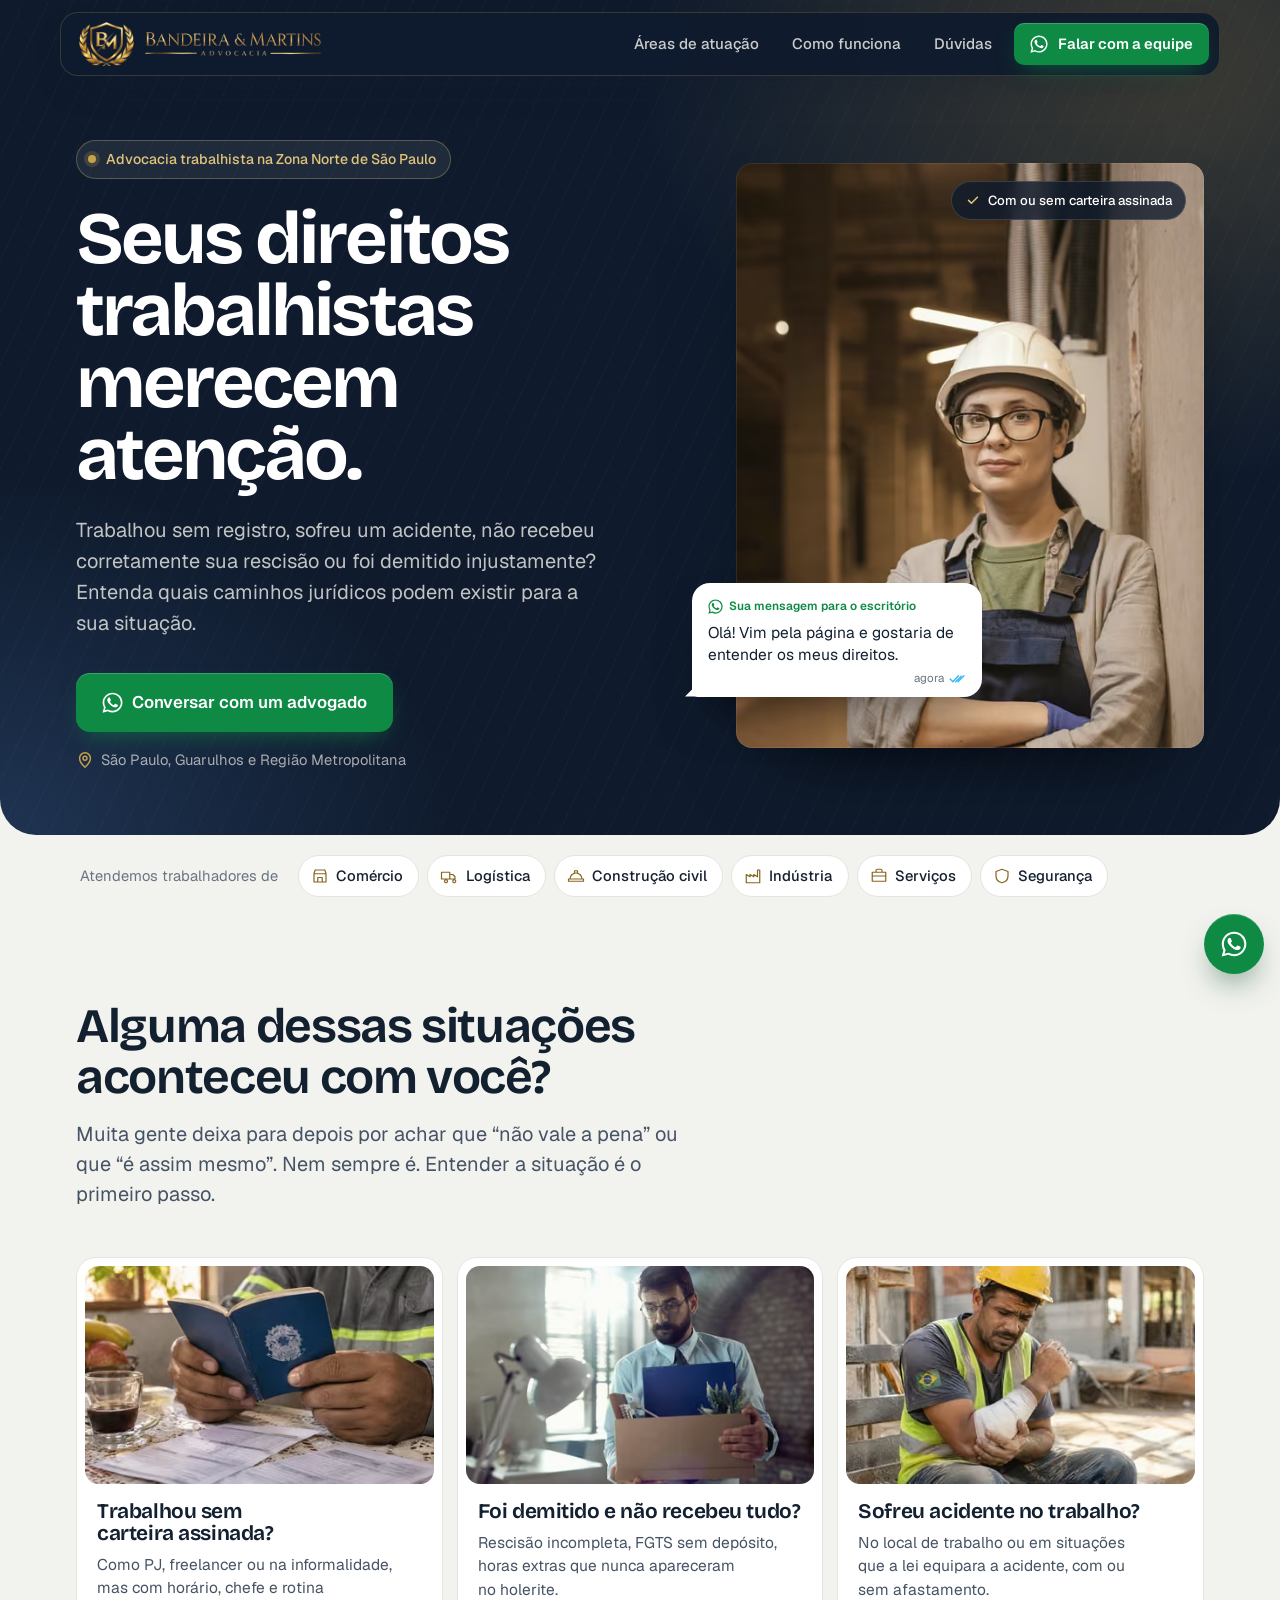
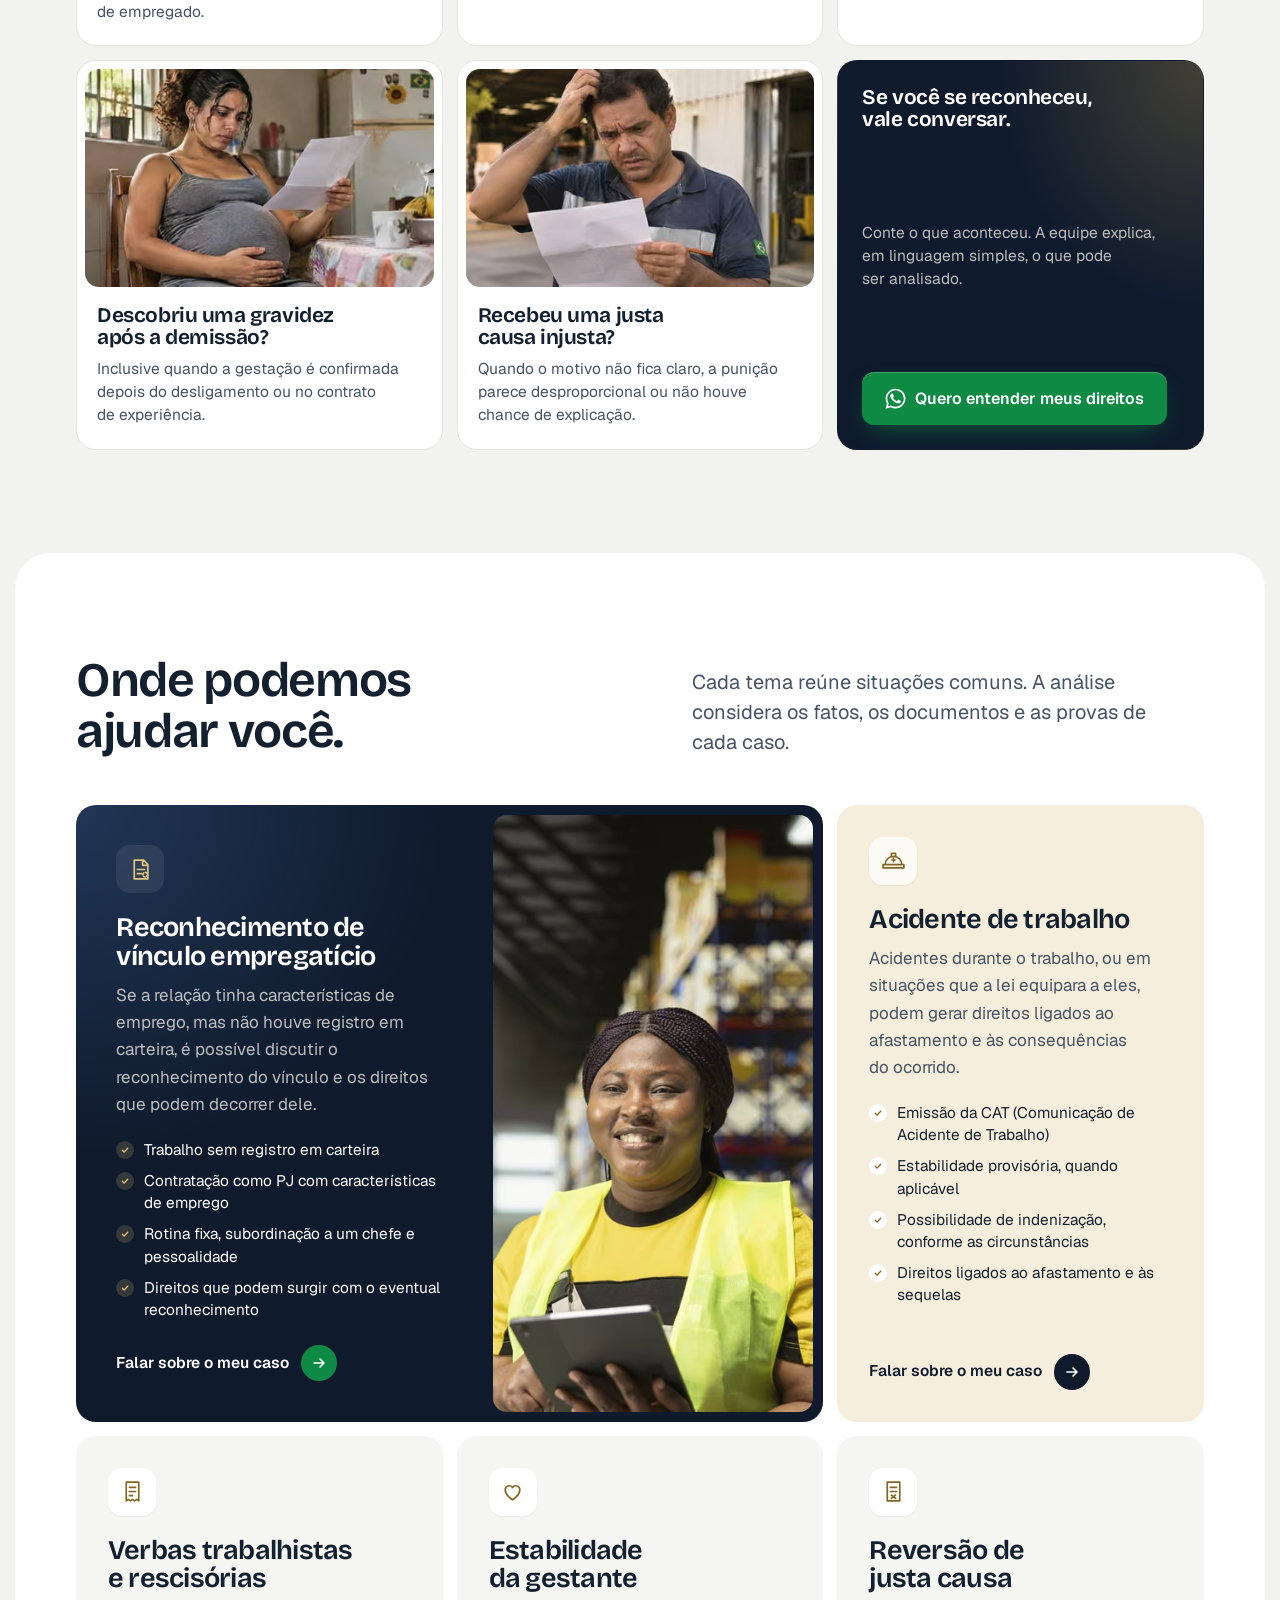
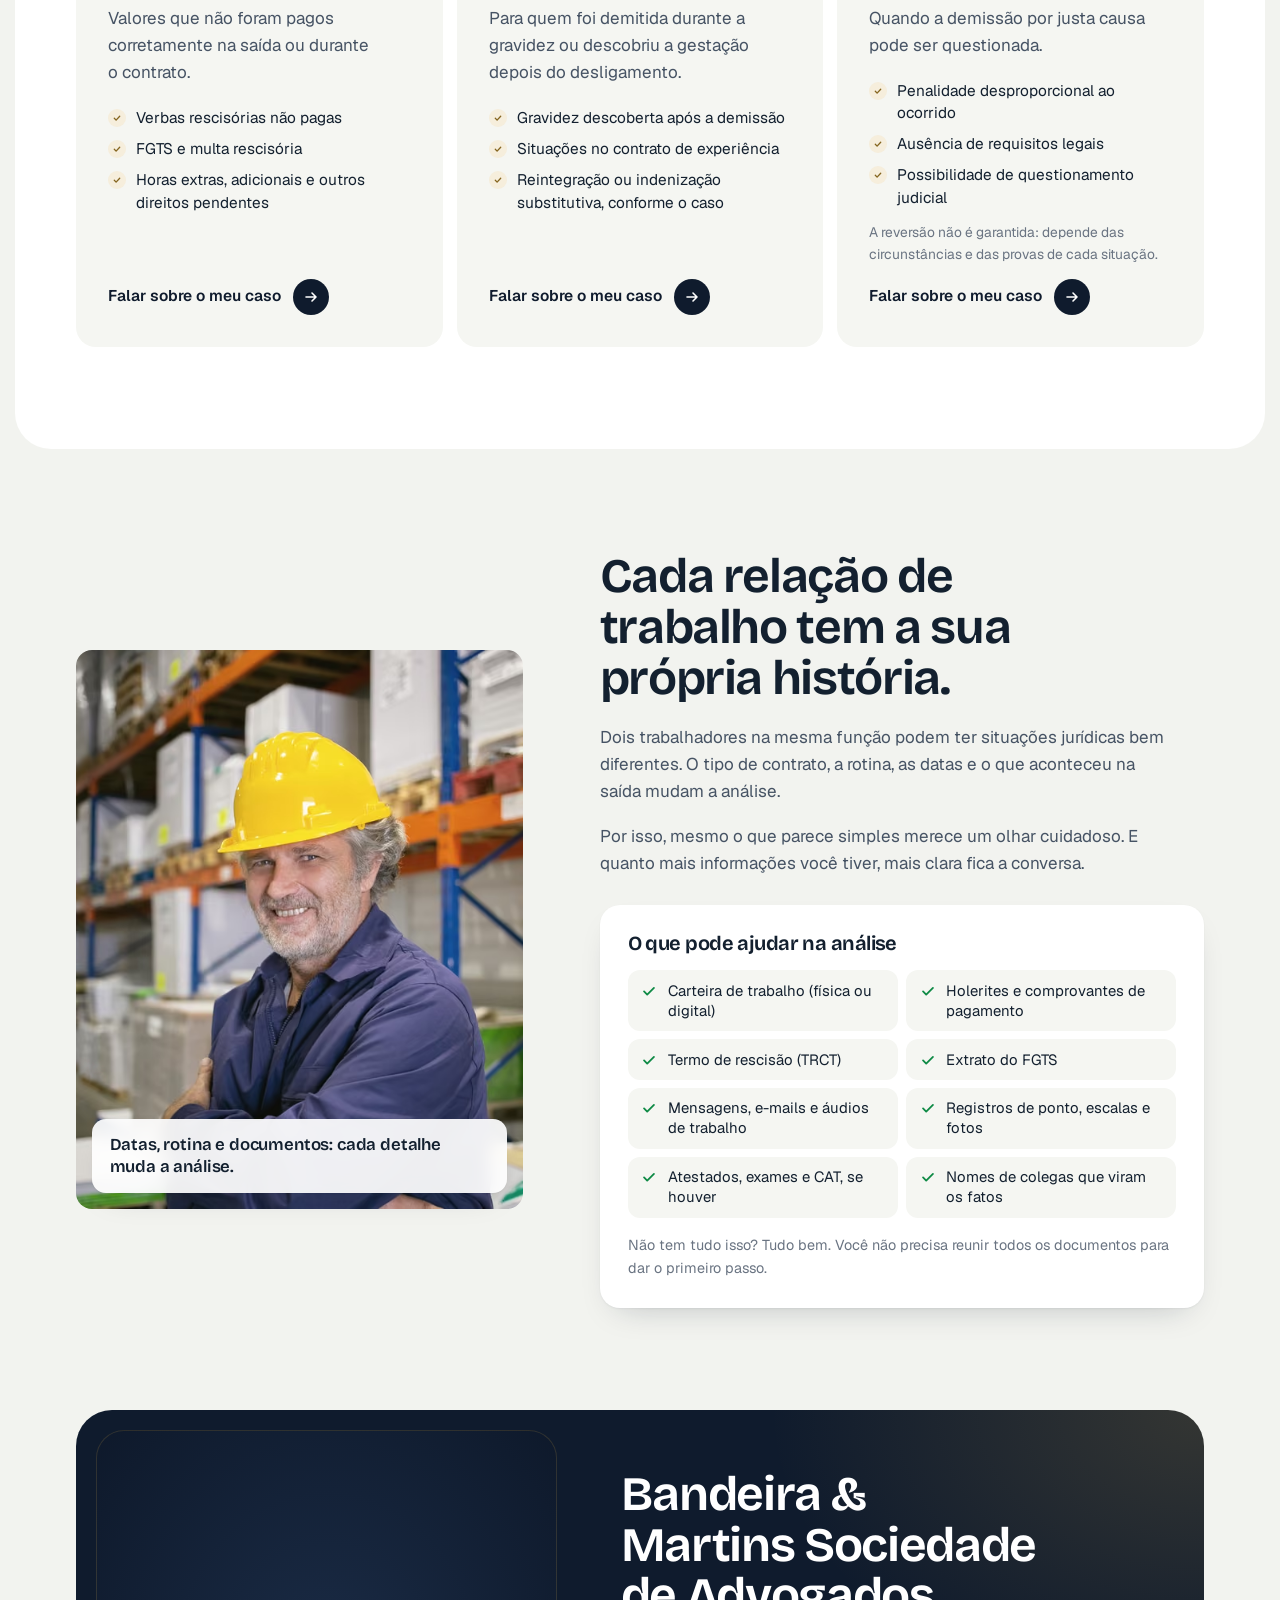
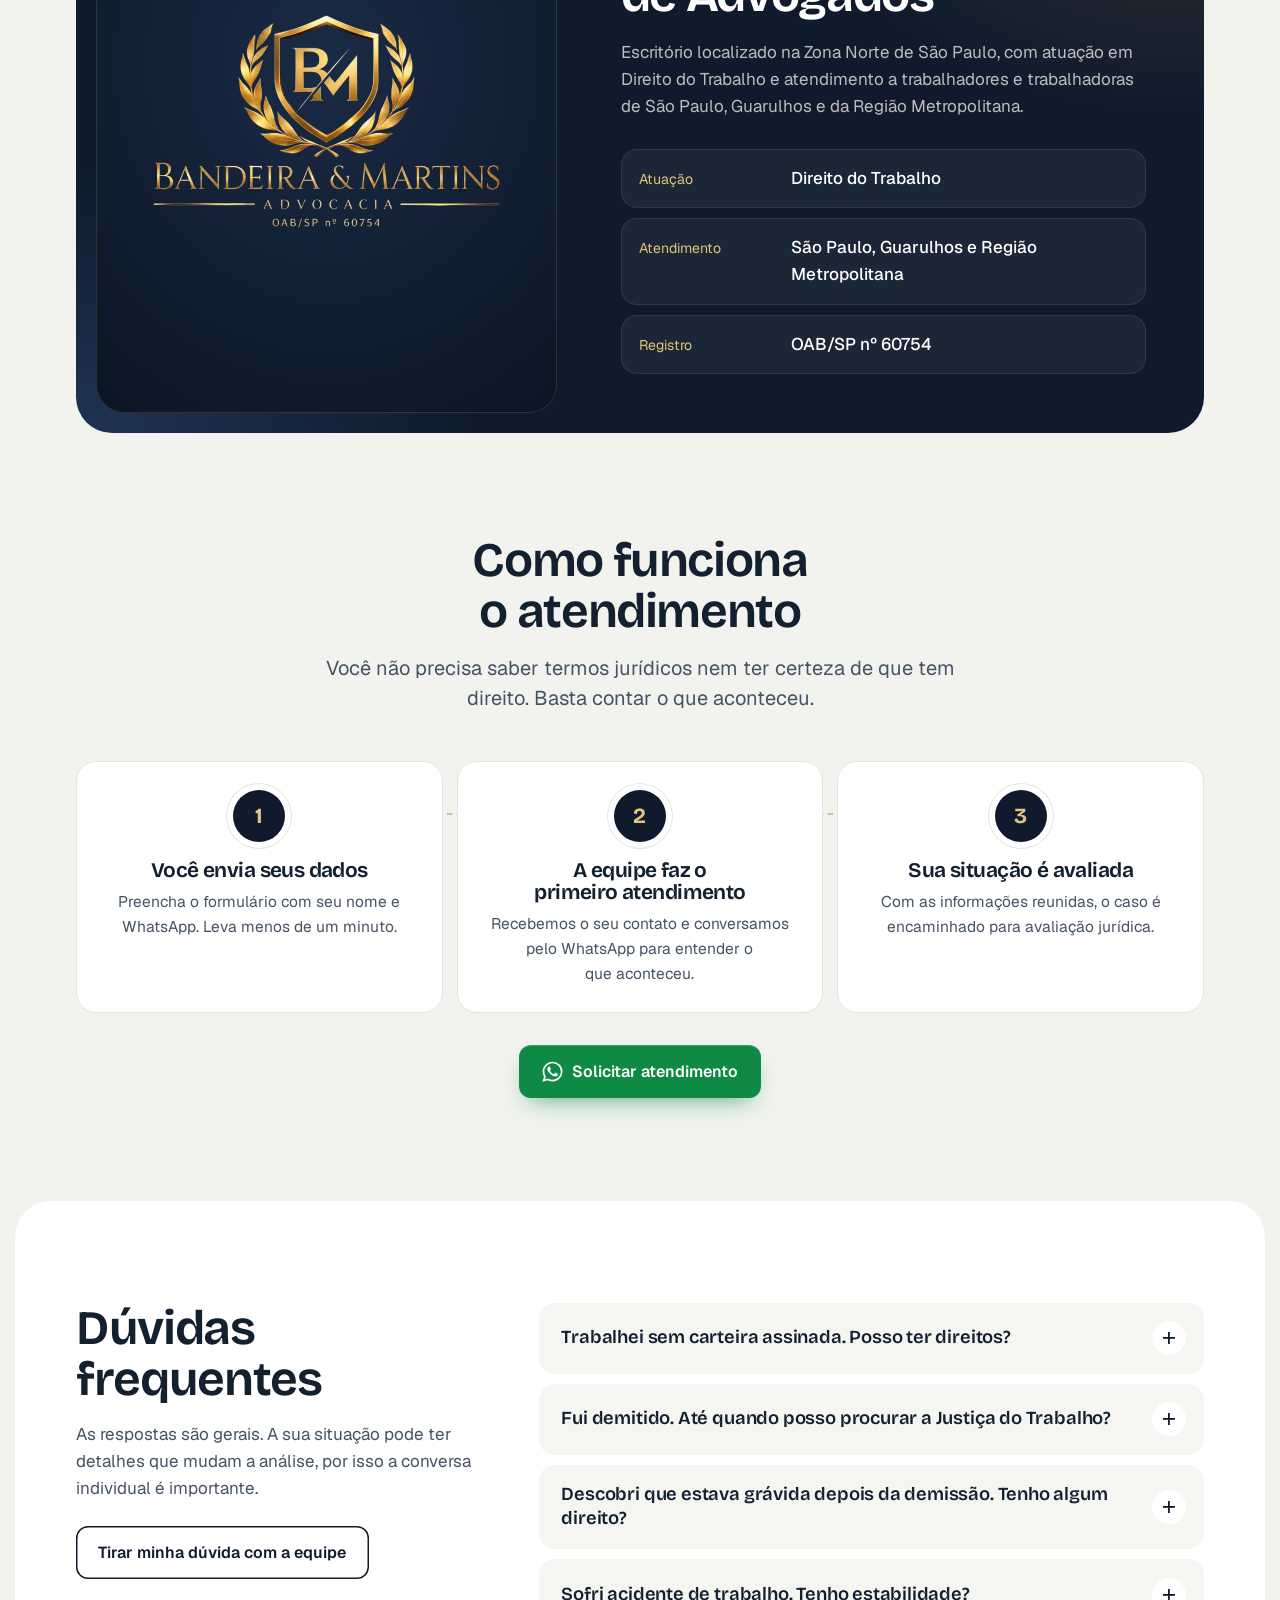
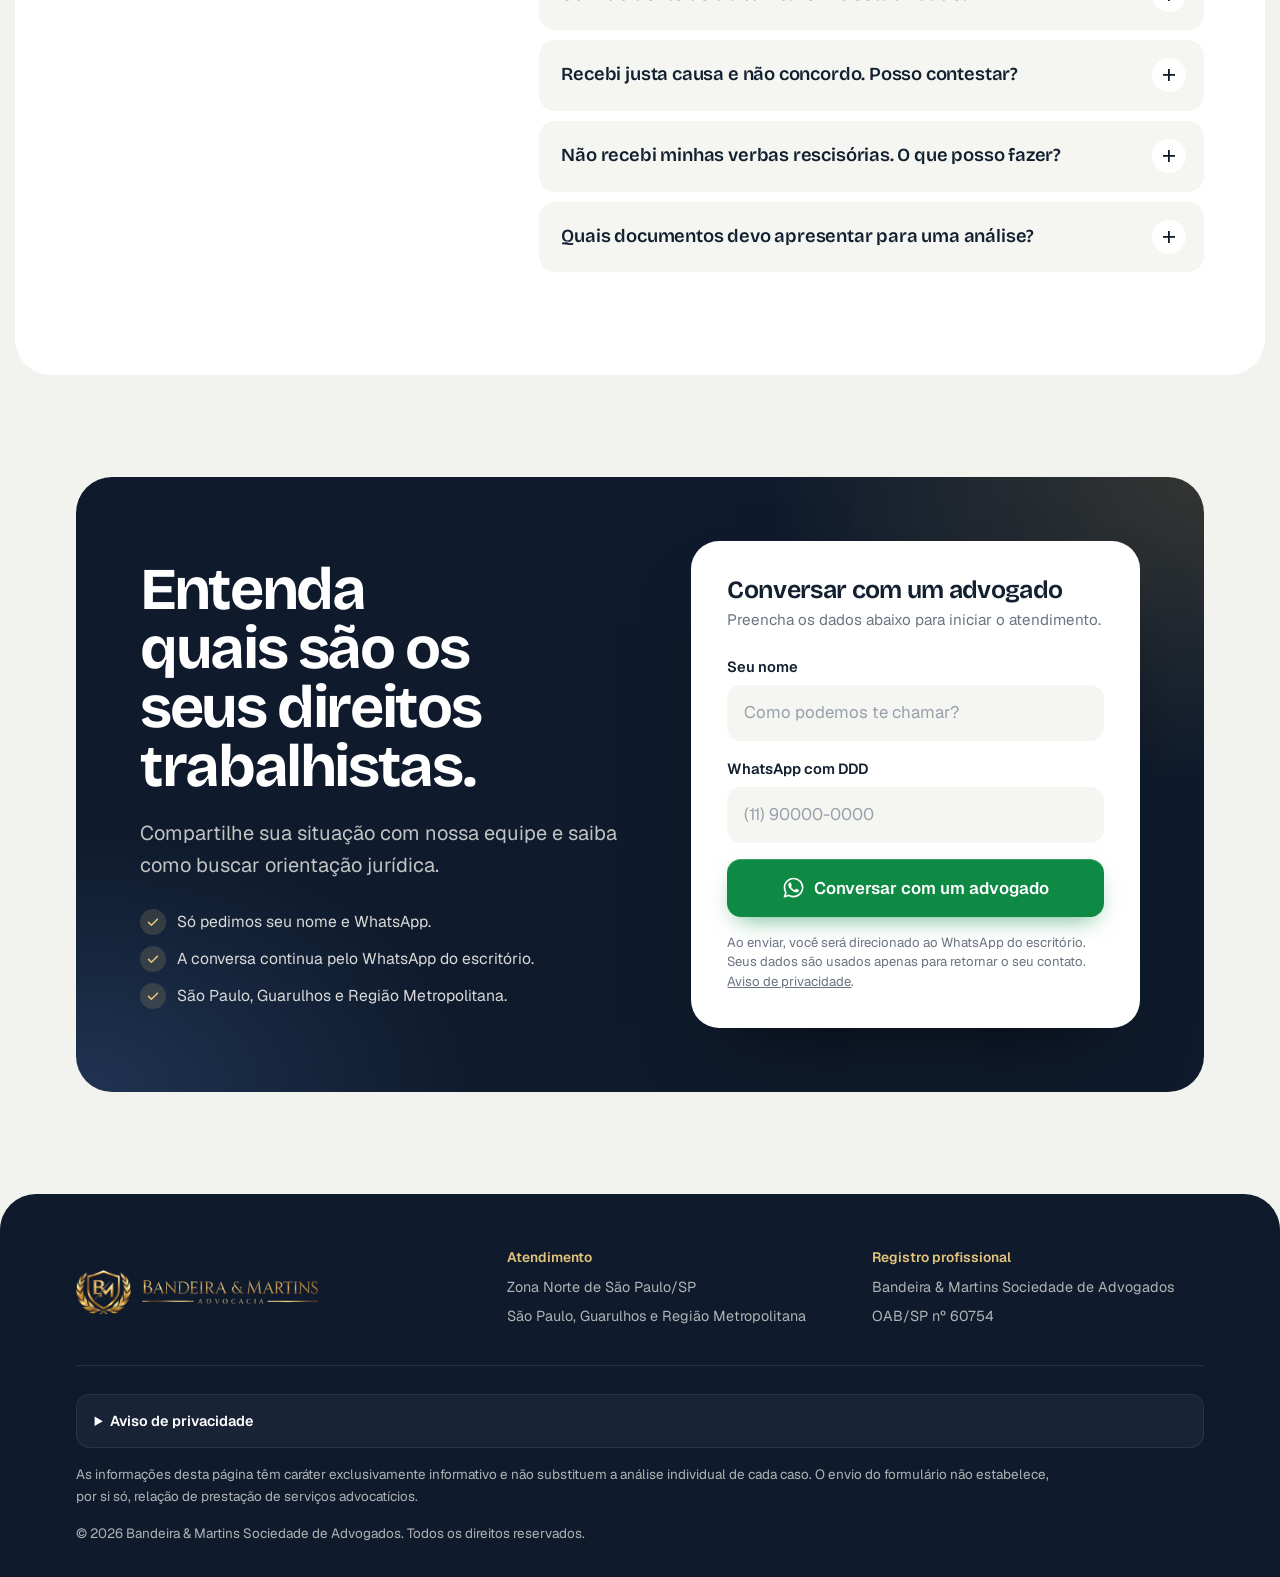
==== commit 85bc1574: "Repositório da LP Trabalhista Bandeira & Martins na raiz - LP Luciano Lopes movida para agenciaadsbr" ====
--- a/index.html
+++ b/index.html
@@ -1,560 +1,521 @@
 <!doctype html>
 <html lang="pt-BR">
 <head>
-<meta charset="utf-8">
-<meta name="viewport" content="width=device-width, initial-scale=1">
-<title>Luciano Lopes Advocacia | Direito Previdenciário em São Paulo</title>
-<meta name="description" content="Advogados com atuação em Direito Previdenciário. Orientação sobre BPC/LOAS para autistas e idosos, auxílio-acidente, auxílio-doença e salário-maternidade. Atendimento em todo o Estado de São Paulo.">
-<meta name="theme-color" content="#0E0E10">
-<link rel="icon" href="assets/logo-icone.png">
-<meta property="og:type" content="website">
-<meta property="og:locale" content="pt_BR">
-<meta property="og:title" content="Luciano Lopes Advocacia | Direito Previdenciário">
-<meta property="og:description" content="Orientação jurídica sobre BPC/LOAS, auxílio-acidente, auxílio-doença e salário-maternidade. Atendimento em todo o Estado de SP.">
-<meta property="og:image" content="https://lp-luciano-lopes.vercel.app/assets/og.jpg">
-<link rel="preload" as="image" href="assets/hero.webp" fetchpriority="high">
-<link rel="preconnect" href="https://fonts.googleapis.com">
-<link rel="preconnect" href="https://fonts.gstatic.com" crossorigin>
-<link href="https://fonts.googleapis.com/css2?family=Plus+Jakarta+Sans:wght@500;600;700;800&amp;family=Inter:wght@400;500;600;700&amp;display=swap" rel="stylesheet">
-<style>
-body{margin:0;background:#F3F3F1;-webkit-font-smoothing:antialiased}
-html{scroll-behavior:smooth}
-a{color:#8A6A33}a:hover{color:#0E0E10}
-.gold{background:linear-gradient(100deg,#F6E7B8 0%,#D9B66F 45%,#B08A45 100%);-webkit-background-clip:text;background-clip:text;color:transparent}
-.wa-btn{display:inline-flex;align-items:center;justify-content:center;gap:12px;min-height:58px;padding:0 30px;border-radius:14px;background:#0F7A40;color:#FFFFFF;font-family:'Plus Jakarta Sans',Inter,sans-serif;font-weight:700;font-size:17px;text-decoration:none;border:0;cursor:pointer;transition:transform .2s ease,box-shadow .2s ease,background .2s ease;box-shadow:0 14px 30px -14px rgba(15,122,64,.85),inset 0 1px 0 rgba(255,255,255,.18)}
-.wa-btn:hover{background:#0B6A37;color:#FFFFFF;transform:translateY(-2px);box-shadow:0 20px 36px -14px rgba(15,122,64,.9),inset 0 1px 0 rgba(255,255,255,.18)}
-.cta-btn{display:inline-flex;align-items:center;justify-content:center;gap:12px;min-height:58px;padding:0 30px;border-radius:14px;background:linear-gradient(100deg,#F3DFA6 0%,#D9B66F 50%,#B88F45 100%);color:#111113;font-family:'Plus Jakarta Sans',Inter,sans-serif;font-weight:800;font-size:17px;text-decoration:none;transition:transform .2s ease,box-shadow .2s ease,filter .2s ease;box-shadow:0 14px 30px -14px rgba(217,182,111,.7),inset 0 1px 0 rgba(255,255,255,.4)}
-.cta-btn:hover{color:#111113;transform:translateY(-2px);filter:brightness(1.06);box-shadow:0 20px 38px -14px rgba(217,182,111,.8),inset 0 1px 0 rgba(255,255,255,.4)}
-.dif{transition:border-color .25s ease,transform .25s ease,background .25s ease}
-.dif:hover{border-color:rgba(217,182,111,.55);transform:translateY(-3px);background:#1B1B1E}
-.ghost{display:inline-flex;align-items:center;gap:10px;min-height:46px;padding:0 20px;border-radius:12px;border:1px solid rgba(217,182,111,.55);color:#F6E7B8;font-family:'Plus Jakarta Sans',Inter,sans-serif;font-weight:700;font-size:15px;text-decoration:none;transition:background .2s ease,color .2s ease}
-.ghost:hover{background:rgba(217,182,111,.12);color:#FFFFFF}
-.chip{display:inline-flex;align-items:center;gap:8px;min-height:44px;padding:0 16px;border-radius:999px;background:rgba(255,255,255,.07);border:1px solid rgba(255,255,255,.16);color:#F3F3F1;font-size:14px;font-weight:600;text-decoration:none;transition:background .2s ease,border-color .2s ease,transform .2s ease}
-.chip:hover{background:rgba(217,182,111,.16);border-color:rgba(217,182,111,.6);color:#FFFFFF;transform:translateY(-1px)}
-.lnk{display:inline-flex;align-items:center;gap:10px;min-height:44px;color:#8A6A33;font-family:'Plus Jakarta Sans',Inter,sans-serif;font-weight:700;font-size:16px;text-decoration:none;transition:gap .2s ease,color .2s ease}
-.lnk:hover{gap:14px;color:#0E0E10}
-.pcard{position:relative;overflow:hidden;border-radius:24px;background:#0E0E10;color:#FFFFFF;text-decoration:none;display:flex;flex-direction:column;justify-content:flex-end;isolation:isolate}
-.pcard img{position:absolute;inset:0;width:100%;height:100%;object-fit:cover;z-index:-2;transition:transform 1s cubic-bezier(.2,.7,.2,1)}
-.pcard:hover img{transform:scale(1.06)}
-.pcard .go{transition:background .25s ease,color .25s ease,transform .25s ease}
-.pcard:hover .go{background:#D9B66F;color:#0E0E10;transform:translateX(4px)}
-.pcard:hover{color:#FFFFFF}
-.tab{all:unset;box-sizing:border-box;cursor:pointer;min-height:48px;padding:0 20px;border-radius:999px;font-family:'Plus Jakarta Sans',Inter,sans-serif;font-weight:700;font-size:15px;display:inline-flex;align-items:center;transition:background .2s ease,color .2s ease,border-color .2s ease}
-.faq-q{all:unset;box-sizing:border-box;width:100%;display:flex;justify-content:space-between;align-items:center;gap:20px;padding:24px 4px;cursor:pointer;font-family:'Plus Jakarta Sans',Inter,sans-serif;font-weight:700;font-size:18px;line-height:1.4;color:#0E0E10;min-height:44px}
-.faq-q:hover{color:#8A6A33}
-.field{width:100%;box-sizing:border-box;min-height:56px;padding:0 18px;border-radius:12px;border:1.5px solid #D4D4D1;background:#FFFFFF;font-family:Inter,sans-serif;font-size:17px;color:#0E0E10;outline:none;transition:border-color .2s ease,box-shadow .2s ease}
-.field:focus{border-color:#B08A45;box-shadow:0 0 0 4px rgba(217,182,111,.25)}
-a:focus-visible,.faq-q:focus-visible,.tab:focus-visible,.wa-btn:focus-visible{outline:3px solid #D9B66F;outline-offset:3px}
-.marq{display:flex;width:max-content;animation:marq 38s linear infinite}
-@keyframes marq{to{transform:translateX(-50%)}}
-@keyframes rise{from{opacity:0;transform:translateY(20px)}to{opacity:1;transform:none}}
-.rise{animation:rise .9s cubic-bezier(.2,.7,.2,1) both}
-.rise-2{animation:rise .9s .12s cubic-bezier(.2,.7,.2,1) both}
-.rise-3{animation:rise .9s .24s cubic-bezier(.2,.7,.2,1) both}
-@keyframes blink{0%,80%,100%{opacity:.25}40%{opacity:1}}
-.dot1{animation:blink 1.4s infinite}.dot2{animation:blink 1.4s .2s infinite}.dot3{animation:blink 1.4s .4s infinite}
-.hero-bg{position:absolute;inset:0;z-index:0;background-image:url(assets/hero.webp);background-size:cover;background-position:60% 30%;background-repeat:no-repeat;background-attachment:fixed;opacity:.3}
-.hero-fade{position:absolute;inset:0;z-index:0;background:linear-gradient(90deg,rgba(14,14,16,.85) 0%,rgba(14,14,16,.45) 55%,rgba(14,14,16,.2) 100%),linear-gradient(180deg,rgba(14,14,16,.6) 0%,rgba(14,14,16,0) 25%,rgba(14,14,16,0) 70%,#0E0E10 100%)}
-@media (hover:none),(max-width:900px){.hero-bg{background-attachment:scroll;background-position:35% 30%}}
-.fab{position:fixed;right:22px;bottom:22px;z-index:60;width:62px;height:62px;border-radius:50%;background:#0F7A40;color:#FFFFFF;display:flex;align-items:center;justify-content:center;box-shadow:0 14px 30px -10px rgba(0,0,0,.5);transition:transform .2s ease}
-.fab:hover{transform:scale(1.06);color:#FFFFFF}
-@media (max-width:900px){.hide-md{display:none !important}}
-@media (max-width:640px){.cta-btn{width:100%}.hide-sm{display:none !important}.fab{width:56px;height:56px;right:14px;bottom:14px}.wa-btn{width:100%}.faq-q{font-size:17px}}
-@media (prefers-reduced-motion:reduce){*{animation:none !important;transition:none !important;scroll-behavior:auto !important}}
-
-.tab{background:transparent;color:#F3F3F1;border:1px solid rgba(255,255,255,.22)}
-.tab.on{background:linear-gradient(100deg,#F6E7B8,#D9B66F 55%,#B08A45);color:#0E0E10;border-color:transparent}
-.faq-ico{transition:transform .3s ease}
-[hidden]{display:none !important}
-</style>
+  <meta charset="utf-8">
+  <meta name="viewport" content="width=device-width, initial-scale=1, viewport-fit=cover">
+  <title>Advogado Trabalhista na Zona Norte de SP | Bandeira &amp; Martins</title>
+  <meta name="description" content="Trabalhou sem registro, sofreu acidente, não recebeu a rescisão ou foi demitido por justa causa? Entenda seus direitos trabalhistas. Atendimento em São Paulo, Guarulhos e Região Metropolitana.">
+  <meta name="robots" content="index, follow">
+  <meta name="theme-color" content="#0f1b2d">
+  <!-- Após definir o domínio: <link rel="canonical" href="https://DOMINIO/"> e use a URL absoluta em og:image -->
+
+  <meta property="og:type" content="website">
+  <meta property="og:locale" content="pt_BR">
+  <meta property="og:site_name" content="Bandeira &amp; Martins Sociedade de Advogados">
+  <meta property="og:title" content="Seus direitos trabalhistas merecem atenção | Bandeira &amp; Martins">
+  <meta property="og:description" content="Advocacia trabalhista na Zona Norte de São Paulo. Converse com a equipe e entenda quais caminhos podem existir para a sua situação.">
+  <meta property="og:image" content="assets/img/og.jpg">
+  <meta property="og:image:width" content="1200">
+  <meta property="og:image:height" content="630">
+  <meta name="twitter:card" content="summary_large_image">
+
+  <link rel="icon" href="assets/img/favicon.png" type="image/png">
+  <link rel="apple-touch-icon" href="assets/img/apple-touch-icon.png">
+
+  <link rel="preload" href="assets/fonts/bricolage-grotesque-latin-wght-normal.woff2" as="font" type="font/woff2" crossorigin>
+  <link rel="preload" href="assets/fonts/geist-latin-wght-normal.woff2" as="font" type="font/woff2" crossorigin>
+  <link rel="preload" as="image" type="image/avif" fetchpriority="high"
+        imagesrcset="assets/img/hero-520.avif 520w, assets/img/hero-780.avif 780w, assets/img/hero-1080.avif 1080w"
+        imagesizes="(max-width: 900px) 92vw, 40vw">
+  <link rel="preconnect" href="https://qxhnjzyhtllmtdrcyygi.supabase.co" crossorigin>
+
+  <link rel="stylesheet" href="assets/css/style.css">
+  <script>document.documentElement.classList.add('js');</script>
+
+  <!--
+    TAGS DE CAMPANHA (Meta Pixel / Google Tag Manager / Google Ads)
+    Cole os snippets aqui. O formulário já dispara window.dataLayer.push({ event: 'generate_lead' })
+    e, se existir, fbq('track', 'Lead') no envio bem-sucedido.
+  -->
+
+  <script type="application/ld+json">
+  {
+    "@context": "https://schema.org",
+    "@type": "LegalService",
+    "name": "Bandeira & Martins Sociedade de Advogados",
+    "logo": "assets/img/logo-full.webp",
+    "telephone": "+55-11-98171-6908",
+    "description": "Advocacia trabalhista na Zona Norte de São Paulo.",
+    "areaServed": ["São Paulo", "Guarulhos", "Região Metropolitana de São Paulo"],
+    "address": { "@type": "PostalAddress", "addressLocality": "São Paulo", "addressRegion": "SP", "addressCountry": "BR" },
+    "knowsAbout": ["Direito do Trabalho", "Reconhecimento de vínculo empregatício", "Acidente de trabalho", "Verbas rescisórias", "Estabilidade da gestante", "Reversão de justa causa"]
+  }
+  </script>
 </head>
-<body data-site="luciano-lopes">
-<div style="font-family: Inter, system-ui, sans-serif; color: #1E1E21; background: #F3F3F1; min-width: 0; overflow-x: hidden">
-
-<!-- ================= HERO ================= -->
-<section id="topo" style="position: relative; background: #0E0E10; color: #F3F3F1; overflow: hidden">
-  <header style="position: relative; z-index: 2; max-width: 1280px; margin: 0 auto; padding: 22px 24px; display: flex; justify-content: space-between; align-items: center; gap: 16px">
-    <a href="#topo" aria-label="Luciano Lopes Advocacia — início" style="display: flex; align-items: center; gap: 16px; text-decoration: none; color: #F3F3F1">
-      <img src="assets/logo-icone.png" alt="" width="182" height="230" style="display: block; width: 40px; height: 51px">
-      <span style="display: flex; flex-direction: column; gap: 3px">
-        <span style="font-family: 'Plus Jakarta Sans', Inter, sans-serif; font-size: 17px; font-weight: 600; letter-spacing: 4px; text-transform: uppercase">Luciano Lopes</span>
-        <span style="font-size: 11px; font-weight: 500; letter-spacing: 5.5px; text-transform: uppercase; color: #D9B66F">Advocacia</span>
-      </span>
-    </a>
-    <a href="#contato" data-cta data-area="geral" class="ghost hide-sm">
-      <svg aria-hidden="true" width="18" height="18" viewBox="0 0 24 24" fill="none" stroke="currentColor" stroke-width="1.8" stroke-linecap="round" stroke-linejoin="round"><path d="M3.5 20.5l1.3-4.2A8.5 8.5 0 1 1 8 19.4z"></path><path d="M9 8.6c0 3.4 2.9 6.3 6.3 6.3l1.2-1.6-2.1-1-1 .9a4.6 4.6 0 0 1-2.7-2.7l.9-1-1-2.1z"></path></svg>
-      Fale conosco
-    </a>
+<body>
+  <svg width="0" height="0" style="position:absolute" aria-hidden="true" focusable="false">
+    <symbol id="i-wa" viewBox="0 0 24 24"><path fill="currentColor" d="M17.47 14.38c-.3-.15-1.75-.86-2.02-.96-.27-.1-.47-.15-.67.15-.2.3-.77.96-.94 1.16-.17.2-.35.22-.64.07-.3-.15-1.25-.46-2.38-1.47-.88-.79-1.47-1.76-1.65-2.06-.17-.3-.02-.46.13-.6.13-.14.3-.35.45-.52.15-.18.2-.3.3-.5.1-.2.05-.37-.03-.52-.07-.15-.67-1.62-.92-2.22-.24-.58-.49-.5-.67-.51h-.57c-.2 0-.52.07-.79.37-.27.3-1.04 1.02-1.04 2.48 0 1.46 1.07 2.88 1.21 3.08.15.2 2.1 3.2 5.08 4.49.71.31 1.26.49 1.7.63.71.22 1.36.19 1.87.12.57-.09 1.75-.72 2-1.41.25-.69.25-1.29.17-1.41-.07-.12-.27-.2-.57-.35M12.05 21.5h-.01a9.4 9.4 0 0 1-4.8-1.31l-.34-.2-3.56.93.95-3.47-.22-.36a9.4 9.4 0 0 1-1.44-5.01c0-5.2 4.23-9.43 9.43-9.43 2.52 0 4.89.98 6.67 2.77a9.37 9.37 0 0 1 2.76 6.67c0 5.2-4.23 9.42-9.44 9.42m8.03-17.45A11.27 11.27 0 0 0 12.05.72C5.79.72.7 5.8.7 12.06c0 2 .52 3.95 1.52 5.67L.6 23.6l6.01-1.58a11.3 11.3 0 0 0 5.43 1.38h.01c6.25 0 11.34-5.09 11.35-11.35 0-3.03-1.18-5.88-3.32-8.02"/></symbol>
+    <symbol id="i-arrow" viewBox="0 0 16 16"><path d="M3 8h10M9 4l4 4-4 4" fill="none" stroke="currentColor" stroke-width="1.6" stroke-linecap="round" stroke-linejoin="round"/></symbol>
+    <symbol id="i-check" viewBox="0 0 20 20"><path d="M4.5 10.5l3.5 3.5L15.5 6.5" fill="none" stroke="currentColor" stroke-width="2" stroke-linecap="round" stroke-linejoin="round"/></symbol>
+    <symbol id="i-pin" viewBox="0 0 20 20"><path d="M10 18s6-5.3 6-10a6 6 0 1 0-12 0c0 4.7 6 10 6 10z" fill="none" stroke="currentColor" stroke-width="1.6"/><circle cx="10" cy="8" r="2.2" fill="none" stroke="currentColor" stroke-width="1.6"/></symbol>
+    <symbol id="i-ticks" viewBox="0 0 18 12"><path d="M1 6.5l3 3L10 3M7 9.5L13 3.5M9.5 9.5L16 3" fill="none" stroke="currentColor" stroke-width="1.5" stroke-linecap="round" stroke-linejoin="round"/></symbol>
+  </svg>
+
+  <a class="skip-link" href="#conteudo">Pular para o conteúdo</a>
+
+  <!-- ===================== CABEÇALHO ===================== -->
+  <header class="site-header">
+    <div class="site-header__bar">
+      <a class="brand" href="#conteudo" aria-label="Bandeira &amp; Martins Advocacia — início">
+        <img class="brand__mark" src="assets/img/logo-mark.webp" width="120" height="96" alt="">
+        <img class="brand__word" src="assets/img/logo-word.webp" width="468" height="64" alt="Bandeira &amp; Martins Advocacia">
+      </a>
+      <nav class="nav" aria-label="Principal">
+        <ul class="nav__list" id="menu">
+          <li><a href="#areas">Áreas de atuação</a></li>
+          <li><a href="#como-funciona">Como funciona</a></li>
+          <li><a href="#duvidas">Dúvidas</a></li>
+          <li class="nav__cta"><a class="btn" href="#contato" data-cta="menu"><svg aria-hidden="true"><use href="#i-wa"/></svg>Falar com a equipe</a></li>
+        </ul>
+        <a class="btn btn--sm nav__btn" href="#contato" data-cta="header"><svg aria-hidden="true"><use href="#i-wa"/></svg>Falar com a equipe</a>
+        <button class="menu-toggle" type="button" aria-expanded="false" aria-controls="menu" aria-label="Abrir menu"><span></span></button>
+      </nav>
+    </div>
   </header>
 
-  <div class="hero-bg" role="img" aria-label="Mãe sorrindo e abraçando o filho pequeno no sofá de casa"></div>
-  <div class="hero-fade" aria-hidden="true"></div>
-  <div aria-hidden="true" class="hide-md" style="position: absolute; z-index: 0; right: 56px; bottom: 64px; width: 120px; height: 120px; border-right: 1.5px solid rgba(217,182,111,0.7); border-bottom: 1.5px solid rgba(217,182,111,0.7)"></div>
-  <div aria-hidden="true" class="hide-md" style="position: absolute; z-index: 0; right: 46px; bottom: 54px; width: 120px; height: 120px; border-right: 1px solid rgba(217,182,111,0.4); border-bottom: 1px solid rgba(217,182,111,0.4)"></div>
-
-  <div style="position: relative; z-index: 1; max-width: 1280px; margin: 0 auto; padding: clamp(24px, 6vw, 88px) 24px clamp(56px, 7vw, 104px)">
-    <div style="max-width: 640px">
-      <p class="rise" style="margin: 0 0 22px; display: inline-flex; align-items: center; gap: 10px; padding: 8px 14px; border-radius: 999px; background: rgba(217,182,111,0.12); border: 1px solid rgba(217,182,111,0.35); font-size: 13px; font-weight: 600; letter-spacing: 0.4px; color: #F6E7B8">
-        <span aria-hidden="true" style="width: 7px; height: 7px; border-radius: 50%; background: #D9B66F"></span>
-        Atendimento em todo o Estado de São Paulo
-      </p>
-      <h1 class="rise-2" style="margin: 0; font-family: 'Plus Jakarta Sans', Inter, sans-serif; font-weight: 800; font-size: clamp(40px, 5.6vw, 72px); line-height: 1.02; letter-spacing: -2px; color: #FFFFFF">Advogados com atuação em <span class="gold">Direito Previdenciário.</span></h1>
-      <p class="rise-3" style="margin: 24px 0 0; max-width: 520px; font-size: clamp(17px, 1.5vw, 19px); line-height: 1.6; color: rgba(243,243,241,0.82)">Orientação jurídica sobre BPC/LOAS, auxílio-acidente, auxílio-doença e salário-maternidade. Analisamos sua situação e mostramos os caminhos possíveis.</p>
-      <div class="rise-3" style="margin-top: 36px; display: flex; flex-wrap: wrap; gap: 14px">
-        <a href="#contato" data-cta data-area="geral" class="wa-btn">
-          <svg aria-hidden="true" width="22" height="22" viewBox="0 0 24 24" fill="none" stroke="currentColor" stroke-width="1.8" stroke-linecap="round" stroke-linejoin="round"><path d="M3.5 20.5l1.3-4.2A8.5 8.5 0 1 1 8 19.4z"></path><path d="M9 8.6c0 3.4 2.9 6.3 6.3 6.3l1.2-1.6-2.1-1-1 .9a4.6 4.6 0 0 1-2.7-2.7l.9-1-1-2.1z"></path></svg>
-          Falar com um advogado
+  <main id="conteudo">
+
+    <!-- ===================== 01 · HERO ===================== -->
+    <section class="hero" aria-labelledby="hero-title">
+      <div class="wrap">
+        <div class="hero__panel">
+          <div class="hero__copy">
+            <p class="hero__badge"><span class="dot" aria-hidden="true"></span>Advocacia trabalhista na Zona Norte de São Paulo</p>
+            <h1 class="hero__title" id="hero-title">Seus direitos trabalhistas merecem atenção.</h1>
+            <p class="hero__lead">Trabalhou sem registro, sofreu um acidente, não recebeu corretamente sua rescisão ou foi demitido injustamente? Entenda quais caminhos jurídicos podem existir para a sua situação.</p>
+            <div class="hero__actions">
+              <a class="btn btn--lg" href="#contato" data-cta="hero"><svg aria-hidden="true"><use href="#i-wa"/></svg>Conversar com um advogado</a>
+              <p class="hero__region"><svg aria-hidden="true"><use href="#i-pin"/></svg>São Paulo, Guarulhos e Região Metropolitana</p>
+            </div>
+          </div>
+
+          <div class="hero__visual">
+            <div class="hero__photo">
+              <picture>
+                <source type="image/avif" srcset="assets/img/hero-520.avif 520w, assets/img/hero-780.avif 780w, assets/img/hero-1080.avif 1080w" sizes="(max-width: 900px) 92vw, 40vw">
+                <source type="image/webp" srcset="assets/img/hero-520.webp 520w, assets/img/hero-780.webp 780w, assets/img/hero-1080.webp 1080w" sizes="(max-width: 900px) 92vw, 40vw">
+                <img src="assets/img/hero-780.webp" width="780" height="975" alt="Trabalhadora de capacete e macacão em um galpão industrial" fetchpriority="high" decoding="async">
+              </picture>
+            </div>
+
+            <!-- Ilustra a mensagem que o próprio visitante envia ao final do formulário -->
+            <div class="bubble" aria-hidden="true">
+              <p class="bubble__head"><svg><use href="#i-wa"/></svg>Sua mensagem para o escritório</p>
+              <p class="bubble__text">Olá! Vim pela página e gostaria de entender os meus direitos.</p>
+              <p class="bubble__meta">agora <svg><use href="#i-ticks"/></svg></p>
+            </div>
+
+            <p class="hero__chip"><svg aria-hidden="true"><use href="#i-check"/></svg>Com ou sem carteira assinada</p>
+          </div>
+        </div>
+
+        <div class="sectors">
+          <p class="sectors__label">Atendemos trabalhadores de</p>
+          <ul class="sectors__list">
+            <li><svg viewBox="0 0 24 24" aria-hidden="true"><path d="M4 9l1.5-5h13L20 9M4 9h16M4 9v11h16V9M9 20v-6h6v6"/></svg>Comércio</li>
+            <li><svg viewBox="0 0 24 24" aria-hidden="true"><path d="M2 7h11v9H2zM13 10h4l3 3v3h-7M6 19a2 2 0 1 0 0-.01M17 19a2 2 0 1 0 0-.01"/></svg>Logística</li>
+            <li><svg viewBox="0 0 24 24" aria-hidden="true"><path d="M4 16a8 8 0 0 1 16 0M2 16h20v3H2zM10 8V5h4v3"/></svg>Construção civil</li>
+            <li><svg viewBox="0 0 24 24" aria-hidden="true"><path d="M3 21V10l5 3V10l5 3V10l5 3V4h3v17z"/></svg>Indústria</li>
+            <li><svg viewBox="0 0 24 24" aria-hidden="true"><path d="M8 7V5a2 2 0 0 1 2-2h4a2 2 0 0 1 2 2v2M3 7h18v12H3zM3 12h18"/></svg>Serviços</li>
+            <li><svg viewBox="0 0 24 24" aria-hidden="true"><path d="M12 3l8 3v6c0 4.5-3.4 8-8 9-4.6-1-8-4.5-8-9V6z"/></svg>Segurança</li>
+          </ul>
+        </div>
+      </div>
+    </section>
+
+    <!-- ===================== 02 · IDENTIFICAÇÃO ===================== -->
+    <section class="ident" aria-labelledby="ident-title">
+      <div class="wrap">
+        <div class="head">
+          <h2 id="ident-title">Alguma dessas situações aconteceu com você?</h2>
+          <p>Muita gente deixa para depois por achar que “não vale a pena” ou que “é assim mesmo”. Nem sempre é. Entender a situação é o primeiro passo.</p>
+        </div>
+
+        <ul class="ident__grid">
+          <li class="sit">
+            <figure class="sit__photo">
+              <picture>
+                <source type="image/avif" srcset="assets/img/sit-carteira-400.avif 400w, assets/img/sit-carteira-640.avif 640w" sizes="(max-width: 600px) 120px, (max-width: 960px) 46vw, 30vw">
+                <source type="image/webp" srcset="assets/img/sit-carteira-400.webp 400w, assets/img/sit-carteira-640.webp 640w" sizes="(max-width: 600px) 120px, (max-width: 960px) 46vw, 30vw">
+                <img src="assets/img/sit-carteira-400.webp" width="400" height="250" alt="Mãos de trabalhador segurando a carteira de trabalho, com holerites sobre a mesa" loading="lazy" decoding="async">
+              </picture>
+            </figure>
+            <h3>Trabalhou sem carteira assinada?</h3>
+            <p>Como PJ, freelancer ou na informalidade, mas com horário, chefe e rotina de empregado.</p>
+          </li>
+          <li class="sit">
+            <figure class="sit__photo">
+              <picture>
+                <source type="image/avif" srcset="assets/img/sit-demissao-400.avif 400w, assets/img/sit-demissao-640.avif 640w" sizes="(max-width: 600px) 120px, (max-width: 960px) 46vw, 30vw">
+                <source type="image/webp" srcset="assets/img/sit-demissao-400.webp 400w, assets/img/sit-demissao-640.webp 640w" sizes="(max-width: 600px) 120px, (max-width: 960px) 46vw, 30vw">
+                <img src="assets/img/sit-demissao-400.webp" width="400" height="250" alt="Homem deixando o trabalho carregando uma caixa com seus pertences" loading="lazy" decoding="async">
+              </picture>
+            </figure>
+            <h3>Foi demitido e não recebeu tudo?</h3>
+            <p>Rescisão incompleta, FGTS sem depósito, horas extras que nunca apareceram no holerite.</p>
+          </li>
+          <li class="sit">
+            <figure class="sit__photo">
+              <picture>
+                <source type="image/avif" srcset="assets/img/sit-acidente-400.avif 400w, assets/img/sit-acidente-640.avif 640w" sizes="(max-width: 600px) 120px, (max-width: 960px) 46vw, 30vw">
+                <source type="image/webp" srcset="assets/img/sit-acidente-400.webp 400w, assets/img/sit-acidente-640.webp 640w" sizes="(max-width: 600px) 120px, (max-width: 960px) 46vw, 30vw">
+                <img src="assets/img/sit-acidente-400.webp" width="400" height="250" alt="Trabalhador de capacete e colete com o braço enfaixado em uma obra" loading="lazy" decoding="async">
+              </picture>
+            </figure>
+            <h3>Sofreu acidente no trabalho?</h3>
+            <p>No local de trabalho ou em situações que a lei equipara a acidente, com ou sem afastamento.</p>
+          </li>
+          <li class="sit">
+            <figure class="sit__photo">
+              <picture>
+                <source type="image/avif" srcset="assets/img/sit-gestante-400.avif 400w, assets/img/sit-gestante-640.avif 640w" sizes="(max-width: 600px) 120px, (max-width: 960px) 46vw, 30vw">
+                <source type="image/webp" srcset="assets/img/sit-gestante-400.webp 400w, assets/img/sit-gestante-640.webp 640w" sizes="(max-width: 600px) 120px, (max-width: 960px) 46vw, 30vw">
+                <img src="assets/img/sit-gestante-400.webp" width="400" height="250" alt="Mulher grávida lendo um documento na cozinha de casa" loading="lazy" decoding="async">
+              </picture>
+            </figure>
+            <h3>Descobriu uma gravidez após a demissão?</h3>
+            <p>Inclusive quando a gestação é confirmada depois do desligamento ou no contrato de experiência.</p>
+          </li>
+          <li class="sit">
+            <figure class="sit__photo">
+              <picture>
+                <source type="image/avif" srcset="assets/img/sit-justacausa-400.avif 400w, assets/img/sit-justacausa-640.avif 640w" sizes="(max-width: 600px) 120px, (max-width: 960px) 46vw, 30vw">
+                <source type="image/webp" srcset="assets/img/sit-justacausa-400.webp 400w, assets/img/sit-justacausa-640.webp 640w" sizes="(max-width: 600px) 120px, (max-width: 960px) 46vw, 30vw">
+                <img src="assets/img/sit-justacausa-400.webp" width="400" height="250" alt="Trabalhador preocupado lendo uma carta em frente a um galpão" loading="lazy" decoding="async">
+              </picture>
+            </figure>
+            <h3>Recebeu uma justa causa injusta?</h3>
+            <p>Quando o motivo não fica claro, a punição parece desproporcional ou não houve chance de explicação.</p>
+          </li>
+          <li class="sit sit--cta">
+            <h3>Se você se reconheceu, vale conversar.</h3>
+            <p>Conte o que aconteceu. A equipe explica, em linguagem simples, o que pode ser analisado.</p>
+            <a class="btn" href="#contato" data-cta="identificacao"><svg aria-hidden="true"><use href="#i-wa"/></svg>Quero entender meus direitos</a>
+          </li>
+        </ul>
+      </div>
+    </section>
+
+    <!-- ===================== 03 · ÁREAS DE ATUAÇÃO ===================== -->
+    <section class="areas" id="areas" aria-labelledby="areas-title">
+      <div class="wrap">
+        <div class="head head--split">
+          <h2 id="areas-title">Onde podemos ajudar você.</h2>
+          <p>Cada tema reúne situações comuns. A análise considera os fatos, os documentos e as provas de cada caso.</p>
+        </div>
+
+        <div class="bento">
+          <!-- A · Vínculo (destaque) -->
+          <article class="area area--feature">
+            <div class="area__body">
+              <span class="area__icon" aria-hidden="true"><svg viewBox="0 0 24 24"><path d="M6 3h9l4 4v14H6zM14 3v5h5M9 12h7M9 16h4"/><circle cx="16.5" cy="17" r="2.2" stroke-dasharray="1.6 1.6"/></svg></span>
+              <h3>Reconhecimento de vínculo empregatício</h3>
+              <p class="area__desc">Se a relação tinha características de emprego, mas não houve registro em carteira, é possível discutir o reconhecimento do vínculo e os direitos que podem decorrer dele.</p>
+              <ul class="ticks">
+                <li>Trabalho sem registro em carteira</li>
+                <li>Contratação como PJ com características de emprego</li>
+                <li>Rotina fixa, subordinação a um chefe e pessoalidade</li>
+                <li>Direitos que podem surgir com o eventual reconhecimento</li>
+              </ul>
+              <a class="area__link" href="#contato" data-cta="area" data-servico="Reconhecimento de vínculo">Falar sobre o meu caso<span class="area__go" aria-hidden="true"><svg><use href="#i-arrow"/></svg></span></a>
+            </div>
+            <figure class="area__photo">
+              <picture>
+                <source type="image/avif" srcset="assets/img/vinculo-560.avif 560w, assets/img/vinculo-880.avif 880w" sizes="(max-width: 700px) 92vw, 30vw">
+                <source type="image/webp" srcset="assets/img/vinculo-560.webp 560w, assets/img/vinculo-880.webp 880w" sizes="(max-width: 700px) 92vw, 30vw">
+                <img src="assets/img/vinculo-560.webp" width="560" height="700" alt="Trabalhadora com colete refletivo em um centro de distribuição" loading="lazy" decoding="async">
+              </picture>
+            </figure>
+          </article>
+
+          <!-- B · Acidente -->
+          <article class="area area--warm">
+            <span class="area__icon" aria-hidden="true"><svg viewBox="0 0 24 24"><path d="M4 16a8 8 0 0 1 16 0M2 16h20v3H2zM10 8V5h4v3M12 10v3M10.5 11.5h3"/></svg></span>
+            <h3>Acidente de trabalho</h3>
+            <p class="area__desc">Acidentes durante o trabalho, ou em situações que a lei equipara a eles, podem gerar direitos ligados ao afastamento e às consequências do ocorrido.</p>
+            <ul class="ticks">
+              <li>Emissão da CAT (Comunicação de Acidente de Trabalho)</li>
+              <li>Estabilidade provisória, quando aplicável</li>
+              <li>Possibilidade de indenização, conforme as circunstâncias</li>
+              <li>Direitos ligados ao afastamento e às sequelas</li>
+            </ul>
+            <a class="area__link" href="#contato" data-cta="area" data-servico="Acidente de trabalho">Falar sobre o meu caso<span class="area__go" aria-hidden="true"><svg><use href="#i-arrow"/></svg></span></a>
+          </article>
+
+          <!-- C · Verbas -->
+          <article class="area">
+            <span class="area__icon" aria-hidden="true"><svg viewBox="0 0 24 24"><path d="M6 3h12v18l-2-1.4-2 1.4-2-1.4-2 1.4-2-1.4L6 21zM9 8h6M9 12h6M9 16h3"/></svg></span>
+            <h3>Verbas trabalhistas e rescisórias</h3>
+            <p class="area__desc">Valores que não foram pagos corretamente na saída ou durante o contrato.</p>
+            <ul class="ticks">
+              <li>Verbas rescisórias não pagas</li>
+              <li>FGTS e multa rescisória</li>
+              <li>Horas extras, adicionais e outros direitos pendentes</li>
+            </ul>
+            <a class="area__link" href="#contato" data-cta="area" data-servico="Verbas rescisórias">Falar sobre o meu caso<span class="area__go" aria-hidden="true"><svg><use href="#i-arrow"/></svg></span></a>
+          </article>
+
+          <!-- D · Gestante -->
+          <article class="area">
+            <span class="area__icon" aria-hidden="true"><svg viewBox="0 0 24 24"><path d="M12 20s-7-4.2-7-9.5A3.8 3.8 0 0 1 12 8.3a3.8 3.8 0 0 1 7 2.2C19 15.8 12 20 12 20z"/></svg></span>
+            <h3>Estabilidade da gestante</h3>
+            <p class="area__desc">Para quem foi demitida durante a gravidez ou descobriu a gestação depois do desligamento.</p>
+            <ul class="ticks">
+              <li>Gravidez descoberta após a demissão</li>
+              <li>Situações no contrato de experiência</li>
+              <li>Reintegração ou indenização substitutiva, conforme o caso</li>
+            </ul>
+            <a class="area__link" href="#contato" data-cta="area" data-servico="Estabilidade da gestante">Falar sobre o meu caso<span class="area__go" aria-hidden="true"><svg><use href="#i-arrow"/></svg></span></a>
+          </article>
+
+          <!-- E · Justa causa -->
+          <article class="area">
+            <span class="area__icon" aria-hidden="true"><svg viewBox="0 0 24 24"><path d="M6 3h12v18H6zM9 8h6M9 12h6M10 15.5l4 3M14 15.5l-4 3"/></svg></span>
+            <h3>Reversão de justa causa</h3>
+            <p class="area__desc">Quando a demissão por justa causa pode ser questionada.</p>
+            <ul class="ticks">
+              <li>Penalidade desproporcional ao ocorrido</li>
+              <li>Ausência de requisitos legais</li>
+              <li>Possibilidade de questionamento judicial</li>
+            </ul>
+            <p class="area__note">A reversão não é garantida: depende das circunstâncias e das provas de cada situação.</p>
+            <a class="area__link" href="#contato" data-cta="area" data-servico="Reversão de justa causa">Falar sobre o meu caso<span class="area__go" aria-hidden="true"><svg><use href="#i-arrow"/></svg></span></a>
+          </article>
+        </div>
+      </div>
+    </section>
+
+    <!-- ===================== 04 · ENTENDA SUA SITUAÇÃO ===================== -->
+    <section class="entenda" aria-labelledby="entenda-title">
+      <div class="wrap">
+        <figure class="entenda__media">
+          <picture>
+            <source type="image/avif" srcset="assets/img/situacao-560.avif 560w, assets/img/situacao-880.avif 880w" sizes="(max-width: 900px) 92vw, 38vw">
+            <source type="image/webp" srcset="assets/img/situacao-560.webp 560w, assets/img/situacao-880.webp 880w" sizes="(max-width: 900px) 92vw, 38vw">
+            <img src="assets/img/situacao-560.webp" width="560" height="700" alt="Trabalhador de capacete e uniforme em um armazém" loading="lazy" decoding="async">
+          </picture>
+          <figcaption class="entenda__tag">Datas, rotina e documentos: cada detalhe muda a análise.</figcaption>
+        </figure>
+
+        <div class="entenda__text">
+          <h2 id="entenda-title">Cada relação de trabalho tem a sua própria história.</h2>
+          <p>Dois trabalhadores na mesma função podem ter situações jurídicas bem diferentes. O tipo de contrato, a rotina, as datas e o que aconteceu na saída mudam a análise.</p>
+          <p>Por isso, mesmo o que parece simples merece um olhar cuidadoso. E quanto mais informações você tiver, mais clara fica a conversa.</p>
+
+          <div class="docs">
+            <h3>O que pode ajudar na análise</h3>
+            <ul>
+              <li><svg aria-hidden="true"><use href="#i-check"/></svg>Carteira de trabalho (física ou digital)</li>
+              <li><svg aria-hidden="true"><use href="#i-check"/></svg>Holerites e comprovantes de pagamento</li>
+              <li><svg aria-hidden="true"><use href="#i-check"/></svg>Termo de rescisão (TRCT)</li>
+              <li><svg aria-hidden="true"><use href="#i-check"/></svg>Extrato do FGTS</li>
+              <li><svg aria-hidden="true"><use href="#i-check"/></svg>Mensagens, e-mails e áudios de trabalho</li>
+              <li><svg aria-hidden="true"><use href="#i-check"/></svg>Registros de ponto, escalas e fotos</li>
+              <li><svg aria-hidden="true"><use href="#i-check"/></svg>Atestados, exames e CAT, se houver</li>
+              <li><svg aria-hidden="true"><use href="#i-check"/></svg>Nomes de colegas que viram os fatos</li>
+            </ul>
+            <p class="docs__foot">Não tem tudo isso? Tudo bem. Você não precisa reunir todos os documentos para dar o primeiro passo.</p>
+          </div>
+        </div>
+      </div>
+    </section>
+
+    <!-- ===================== 05 · SOBRE O ESCRITÓRIO ===================== -->
+    <section class="sobre" id="escritorio" aria-labelledby="sobre-title">
+      <div class="wrap">
+        <div class="panel panel--navy sobre__panel">
+          <figure class="sobre__logo">
+            <img src="assets/img/logo-full.webp" width="649" height="400" alt="Logomarca Bandeira &amp; Martins Advocacia — OAB/SP nº 60754" loading="lazy" decoding="async">
+          </figure>
+          <div class="sobre__text">
+            <h2 id="sobre-title">Bandeira &amp; Martins Sociedade de Advogados</h2>
+            <p>Escritório localizado na Zona Norte de São Paulo, com atuação em Direito do Trabalho e atendimento a trabalhadores e trabalhadoras de São Paulo, Guarulhos e da Região Metropolitana.</p>
+            <ul class="facts">
+              <li><span>Atuação</span><strong>Direito do Trabalho</strong></li>
+              <li><span>Atendimento</span><strong>São Paulo, Guarulhos e Região Metropolitana</strong></li>
+              <li><span>Registro</span><strong>OAB/SP nº 60754</strong></li>
+            </ul>
+          </div>
+        </div>
+      </div>
+    </section>
+
+    <!-- ===================== 06 · COMO FUNCIONA ===================== -->
+    <section class="passos" id="como-funciona" aria-labelledby="passos-title">
+      <div class="wrap">
+        <div class="head head--center">
+          <h2 id="passos-title">Como funciona o atendimento</h2>
+          <p>Você não precisa saber termos jurídicos nem ter certeza de que tem direito. Basta contar o que aconteceu.</p>
+        </div>
+        <ol class="passos__list">
+          <li>
+            <span class="passos__n" aria-hidden="true">1</span>
+            <h3>Você envia seus dados</h3>
+            <p>Preencha o formulário com seu nome e WhatsApp. Leva menos de um minuto.</p>
+          </li>
+          <li>
+            <span class="passos__n" aria-hidden="true">2</span>
+            <h3>A equipe faz o primeiro atendimento</h3>
+            <p>Recebemos o seu contato e conversamos pelo WhatsApp para entender o que aconteceu.</p>
+          </li>
+          <li>
+            <span class="passos__n" aria-hidden="true">3</span>
+            <h3>Sua situação é avaliada</h3>
+            <p>Com as informações reunidas, o caso é encaminhado para avaliação jurídica.</p>
+          </li>
+        </ol>
+        <div class="passos__foot">
+          <a class="btn" href="#contato" data-cta="como-funciona"><svg aria-hidden="true"><use href="#i-wa"/></svg>Solicitar atendimento</a>
+        </div>
+      </div>
+    </section>
+
+    <!-- ===================== 07 · DÚVIDAS FREQUENTES ===================== -->
+    <section class="faq" id="duvidas" aria-labelledby="faq-title">
+      <div class="wrap">
+        <div class="faq__head">
+          <h2 id="faq-title">Dúvidas frequentes</h2>
+          <p>As respostas são gerais. A sua situação pode ter detalhes que mudam a análise, por isso a conversa individual é importante.</p>
+          <a class="btn btn--ghost" href="#contato" data-cta="faq">Tirar minha dúvida com a equipe</a>
+        </div>
+
+        <div class="faq__list">
+          <details class="faq__item">
+            <summary>Trabalhei sem carteira assinada. Posso ter direitos?</summary>
+            <div class="faq__answer"><p>Pode ter. Quando o trabalho reúne características de emprego, como rotina, subordinação, pagamento e o fato de ser você quem presta o serviço, é possível discutir o reconhecimento do vínculo. Isso vale também para quem foi contratado como PJ ou freelancer. Cada caso precisa ser analisado com base nos fatos e nas provas disponíveis.</p></div>
+          </details>
+          <details class="faq__item">
+            <summary>Fui demitido. Até quando posso procurar a Justiça do Trabalho?</summary>
+            <div class="faq__answer"><p>Em regra, o prazo para entrar com uma ação trabalhista é de até 2 anos após o fim do contrato, e podem ser discutidos os direitos dos últimos 5 anos contados da data do ajuizamento. Há situações específicas com regras próprias. Como o tempo conta, é recomendável buscar orientação o quanto antes.</p></div>
+          </details>
+          <details class="faq__item">
+            <summary>Descobri que estava grávida depois da demissão. Tenho algum direito?</summary>
+            <div class="faq__answer"><p>Pode ter. A lei garante estabilidade à gestante desde a confirmação da gravidez até cinco meses após o parto, e o fato de a gravidez ter sido descoberta depois da demissão não afasta essa proteção por si só, desde que a concepção tenha ocorrido durante o contrato. Conforme o caso, pode-se discutir a reintegração ou uma indenização substitutiva. Situações como contrato de experiência e aviso prévio também precisam ser analisadas.</p></div>
+          </details>
+          <details class="faq__item">
+            <summary>Sofri acidente de trabalho. Tenho estabilidade?</summary>
+            <div class="faq__answer"><p>Depende. Em geral, quem fica afastado por mais de 15 dias e recebe auxílio por incapacidade de natureza acidentária pelo INSS tem estabilidade de 12 meses após o retorno. Também podem existir outros direitos, como indenização, conforme as circunstâncias do acidente e suas consequências. A emissão da CAT e os documentos médicos são importantes na análise.</p></div>
+          </details>
+          <details class="faq__item">
+            <summary>Recebi justa causa e não concordo. Posso contestar?</summary>
+            <div class="faq__answer"><p>Sim, a justa causa pode ser questionada na Justiça do Trabalho. A análise considera, por exemplo, se o motivo está previsto em lei, se a punição foi proporcional e se foi aplicada logo após o fato. A reversão não é automática: depende das provas e das circunstâncias de cada situação.</p></div>
+          </details>
+          <details class="faq__item">
+            <summary>Não recebi minhas verbas rescisórias. O que posso fazer?</summary>
+            <div class="faq__answer"><p>A empresa tem prazo legal para pagar a rescisão, em regra até 10 dias após o término do contrato. Se os valores não foram pagos, ou foram pagos de forma incompleta, é possível buscar a cobrança, inclusive de FGTS e da multa rescisória, quando devidos. Guarde o termo de rescisão, os holerites e o extrato do FGTS.</p></div>
+          </details>
+          <details class="faq__item">
+            <summary>Quais documentos devo apresentar para uma análise?</summary>
+            <div class="faq__answer"><p>Ajudam bastante: carteira de trabalho, holerites, termo de rescisão, extrato do FGTS, mensagens e e-mails de trabalho, registros de ponto, atestados e a CAT, se houver. Mas não se preocupe se não tiver tudo agora: no primeiro contato, a equipe orienta sobre o que é importante no seu caso.</p></div>
+          </details>
+        </div>
+      </div>
+    </section>
+
+    <!-- ===================== 08 · CTA FINAL + FORMULÁRIO ===================== -->
+    <section class="contato" id="contato" aria-labelledby="contato-title">
+      <div class="wrap">
+        <div class="panel panel--navy contato__panel">
+          <div class="contato__copy">
+            <h2 id="contato-title">Entenda quais são os seus direitos trabalhistas.</h2>
+            <p class="contato__lead">Compartilhe sua situação com nossa equipe e saiba como buscar orientação jurídica.</p>
+            <ul class="contato__points">
+              <li><svg aria-hidden="true"><use href="#i-check"/></svg>Só pedimos seu nome e WhatsApp.</li>
+              <li><svg aria-hidden="true"><use href="#i-check"/></svg>A conversa continua pelo WhatsApp do escritório.</li>
+              <li><svg aria-hidden="true"><use href="#i-check"/></svg>São Paulo, Guarulhos e Região Metropolitana.</li>
+            </ul>
+          </div>
+
+          <div class="form-card">
+            <h3>Conversar com um advogado</h3>
+            <p>Preencha os dados abaixo para iniciar o atendimento.</p>
+
+            <form id="lead-form" novalidate>
+              <div class="form-status" id="form-status" role="alert" aria-live="assertive"></div>
+
+              <div class="field">
+                <label for="nome">Seu nome</label>
+                <input id="nome" name="nome" type="text" autocomplete="name" autocapitalize="words" maxlength="80" required placeholder="Como podemos te chamar?" aria-describedby="nome-erro">
+                <p class="field__error" id="nome-erro">Informe seu nome (pelo menos 2 letras).</p>
+              </div>
+
+              <div class="field">
+                <label for="whatsapp">WhatsApp com DDD</label>
+                <input id="whatsapp" name="whatsapp" type="tel" inputmode="numeric" autocomplete="tel-national" maxlength="15" required placeholder="(11) 90000-0000" aria-describedby="whatsapp-erro">
+                <p class="field__error" id="whatsapp-erro">Informe um número de WhatsApp válido com DDD.</p>
+              </div>
+
+              <div class="hp-field" aria-hidden="true">
+                <label for="website">Não preencha este campo</label>
+                <input id="website" name="website" type="text" tabindex="-1" autocomplete="off">
+              </div>
+              <input type="hidden" name="servico" id="servico">
+
+              <button class="btn btn--lg btn--block" type="submit" id="submit-btn">
+                <svg class="btn__icon" aria-hidden="true"><use href="#i-wa"/></svg>
+                <span class="spinner" aria-hidden="true"></span>
+                <span class="btn__label">Conversar com um advogado</span>
+              </button>
+
+              <p class="form-legal">Ao enviar, você será direcionado ao WhatsApp do escritório. Seus dados são usados apenas para retornar o seu contato. <a href="#privacidade" data-open-privacy>Aviso de privacidade</a>.</p>
+            </form>
+          </div>
+        </div>
+      </div>
+    </section>
+  </main>
+
+  <!-- ===================== 09 · RODAPÉ ===================== -->
+  <footer class="site-footer">
+    <div class="wrap">
+      <div class="footer__top">
+        <a class="brand" href="#conteudo" aria-label="Voltar ao início">
+          <img class="brand__mark" src="assets/img/logo-mark.webp" width="120" height="96" alt="" loading="lazy">
+          <img class="brand__word" src="assets/img/logo-word.webp" width="468" height="64" alt="Bandeira &amp; Martins Advocacia" loading="lazy">
         </a>
-      </div>
-      <ul class="rise-3" style="list-style: none; margin: 44px 0 0; padding: 24px 0 0; border-top: 1px solid rgba(255,255,255,0.12); display: flex; flex-wrap: wrap; gap: 12px 28px; font-size: 15px; color: rgba(243,243,241,0.82)">
-        <li style="display: flex; align-items: center; gap: 10px"><svg aria-hidden="true" width="20" height="20" viewBox="0 0 24 24" fill="none" stroke="#D9B66F" stroke-width="2" stroke-linecap="round" stroke-linejoin="round"><path d="M5 12.5l4.5 4.5L19 7.5"></path></svg>3 advogados na equipe</li>
-        <li style="display: flex; align-items: center; gap: 10px"><svg aria-hidden="true" width="20" height="20" viewBox="0 0 24 24" fill="none" stroke="#D9B66F" stroke-width="2" stroke-linecap="round" stroke-linejoin="round"><path d="M5 12.5l4.5 4.5L19 7.5"></path></svg>Atendimento em todo o Estado de SP</li>
-        <li style="display: flex; align-items: center; gap: 10px"><svg aria-hidden="true" width="20" height="20" viewBox="0 0 24 24" fill="none" stroke="#D9B66F" stroke-width="2" stroke-linecap="round" stroke-linejoin="round"><path d="M5 12.5l4.5 4.5L19 7.5"></path></svg>Orientação sem promessas</li>
-      </ul>
+        <div class="footer__col">
+          <h4>Atendimento</h4>
+          <p>Zona Norte de São Paulo/SP</p>
+          <p>São Paulo, Guarulhos e Região Metropolitana</p>
+          <!-- Endereço e e-mail: inserir quando fornecidos pelo escritório -->
+        </div>
+        <div class="footer__col">
+          <h4>Registro profissional</h4>
+          <p>Bandeira &amp; Martins Sociedade de Advogados</p>
+          <p>OAB/SP nº 60754</p>
+        </div>
+      </div>
+
+      <div class="footer__legal">
+        <details class="privacy" id="privacidade">
+          <summary>Aviso de privacidade</summary>
+          <div class="privacy__body">
+            <p>Os dados informados no formulário (nome e número de WhatsApp) são utilizados exclusivamente para que a equipe do Bandeira &amp; Martins Sociedade de Advogados retorne o seu contato e preste o primeiro atendimento sobre a situação relatada.</p>
+            <p>As informações são armazenadas em ambiente seguro, não são vendidas nem compartilhadas com terceiros para fins comerciais, e são tratadas de acordo com a Lei Geral de Proteção de Dados (Lei nº 13.709/2018).</p>
+            <p>Você pode solicitar, a qualquer momento, a confirmação, correção ou exclusão dos seus dados pelo mesmo canal de atendimento.</p>
+          </div>
+        </details>
+        <p>As informações desta página têm caráter exclusivamente informativo e não substituem a análise individual de cada caso. O envio do formulário não estabelece, por si só, relação de prestação de serviços advocatícios.</p>
+        <p>© <span id="ano">2026</span> Bandeira &amp; Martins Sociedade de Advogados. Todos os direitos reservados.</p>
+      </div>
     </div>
-  </div>
-</section>
-
-<!-- ================= MARQUEE ================= -->
-<div aria-hidden="true" style="background: #09090B; border-top: 1px solid rgba(217,182,111,0.2); border-bottom: 1px solid rgba(217,182,111,0.2); overflow: hidden; padding: 18px 0">
-  <div class="marq" style="font-family: 'Plus Jakarta Sans', Inter, sans-serif; font-size: 15px; font-weight: 700; letter-spacing: 3px; text-transform: uppercase; color: #D9B66F; gap: 40px; padding-right: 40px">
-    <span>BPC/LOAS para autistas</span><span style="color: rgba(217,182,111,0.5)">◆</span><span>BPC/LOAS para idosos</span><span style="color: rgba(217,182,111,0.5)">◆</span><span>Auxílio-acidente</span><span style="color: rgba(217,182,111,0.5)">◆</span><span>Auxílio-doença</span><span style="color: rgba(217,182,111,0.5)">◆</span><span>Salário-maternidade</span><span style="color: rgba(217,182,111,0.5)">◆</span><span>Atendimento pelo WhatsApp</span><span style="color: rgba(217,182,111,0.5)">◆</span>
-    <span>BPC/LOAS para autistas</span><span style="color: rgba(217,182,111,0.5)">◆</span><span>BPC/LOAS para idosos</span><span style="color: rgba(217,182,111,0.5)">◆</span><span>Auxílio-acidente</span><span style="color: rgba(217,182,111,0.5)">◆</span><span>Auxílio-doença</span><span style="color: rgba(217,182,111,0.5)">◆</span><span>Salário-maternidade</span><span style="color: rgba(217,182,111,0.5)">◆</span><span>Atendimento pelo WhatsApp</span><span style="color: rgba(217,182,111,0.5)">◆</span>
-  </div>
-</div>
-
-<!-- ================= 02 · SITUAÇÕES ================= -->
-<section id="situacoes" style="padding: clamp(72px, 9vw, 120px) 0; background: #F3F3F1">
-  <div style="max-width: 1280px; margin: 0 auto; padding: 0 24px">
-    <div style="display: flex; flex-wrap: wrap; justify-content: space-between; align-items: flex-end; gap: 20px 64px; margin-bottom: 48px">
-      <h2 style="flex: 1 1 520px; margin: 0; font-family: 'Plus Jakarta Sans', Inter, sans-serif; font-weight: 800; font-size: clamp(34px, 4.4vw, 56px); line-height: 1.04; letter-spacing: -1.6px; color: #0E0E10">Qual situação você está enfrentando?</h2>
-      <p style="flex: 0 1 380px; margin: 0; font-size: 18px; line-height: 1.6; color: #55565C">Toque na opção mais parecida com a sua realidade e fale com a equipe já sobre o assunto certo.</p>
-    </div>
-
-    <div style="display: flex; flex-wrap: wrap; gap: 16px">
-      <a href="#contato" data-cta data-area="autismo" class="pcard" style="flex: 1 1 400px; min-height: 576px; padding: clamp(24px, 3vw, 36px)">
-        <img src="assets/autismo.webp" alt="Mãe acompanhando o filho que brinca com blocos de montar na sala" width="1800" height="1200" loading="lazy" decoding="async" style="object-position: 60% center">
-        <span aria-hidden="true" style="position: absolute; inset: 0; z-index: -1; background: linear-gradient(180deg, rgba(14,14,16,0) 25%, rgba(14,14,16,0.92) 78%)"></span>
-        <span style="position: absolute; top: 24px; left: 24px; padding: 8px 14px; border-radius: 999px; background: #D9B66F; color: #0E0E10; font-size: 12px; font-weight: 800; letter-spacing: 1px; text-transform: uppercase">Mais procurado</span>
-        <span style="font-family: 'Plus Jakarta Sans', Inter, sans-serif; font-size: 14px; font-weight: 700; color: #D9B66F; margin-bottom: 10px">01</span>
-        <span style="font-family: 'Plus Jakarta Sans', Inter, sans-serif; font-size: clamp(28px, 3vw, 38px); font-weight: 800; line-height: 1.05; letter-spacing: -1px; margin-bottom: 12px">BPC/LOAS para autistas (TEA)</span>
-        <span style="font-size: 16px; line-height: 1.55; color: rgba(255,255,255,0.84); max-width: 420px; margin-bottom: 22px">Orientação para famílias que buscam entender os critérios do benefício assistencial para pessoas com deficiência.</span>
-        <span style="display: flex; align-items: center; gap: 12px; font-weight: 700; font-size: 15px">
-          <span class="go" aria-hidden="true" style="width: 44px; height: 44px; border-radius: 50%; border: 1px solid rgba(217,182,111,0.7); display: flex; align-items: center; justify-content: center; color: #D9B66F"><svg width="18" height="18" viewBox="0 0 24 24" fill="none" stroke="currentColor" stroke-width="2" stroke-linecap="round" stroke-linejoin="round"><path d="M5 12h14M13 6l6 6-6 6"></path></svg></span>
-          Iniciar atendimento
-        </span>
-      </a>
-
-      <div style="flex: 1.4 1 520px; min-width: 0; display: flex; flex-wrap: wrap; gap: 16px">
-        <a href="#contato" data-cta data-area="idoso" class="pcard" style="flex: 1 1 260px; min-height: 280px; padding: 26px">
-          <img src="assets/idoso.webp" alt="Casal de idosos sorrindo na sala de casa" width="1800" height="1200" loading="lazy" decoding="async" style="object-position: center 30%">
-          <span aria-hidden="true" style="position: absolute; inset: 0; z-index: -1; background: linear-gradient(180deg, rgba(14,14,16,0.05) 20%, rgba(14,14,16,0.9) 85%)"></span>
-          <span style="font-family: 'Plus Jakarta Sans', Inter, sans-serif; font-size: 14px; font-weight: 700; color: #D9B66F; margin-bottom: 8px">02</span>
-          <span style="font-family: 'Plus Jakarta Sans', Inter, sans-serif; font-size: 24px; font-weight: 800; line-height: 1.1; letter-spacing: -0.5px; margin-bottom: 8px">BPC/LOAS para idosos</span>
-          <span style="font-size: 15px; line-height: 1.5; color: rgba(255,255,255,0.84)">Para quem tem 65 anos ou mais e não tem meios de garantir o próprio sustento.</span>
-        </a>
-        <a href="#contato" data-cta data-area="acidente" class="pcard" style="flex: 1 1 260px; min-height: 280px; padding: 26px">
-          <img src="assets/trabalhador.webp" alt="Trabalhador da construção civil com capacete e colete" width="1800" height="1201" loading="lazy" decoding="async" style="object-position: 62% 25%">
-          <span aria-hidden="true" style="position: absolute; inset: 0; z-index: -1; background: linear-gradient(180deg, rgba(14,14,16,0.05) 20%, rgba(14,14,16,0.9) 85%)"></span>
-          <span style="font-family: 'Plus Jakarta Sans', Inter, sans-serif; font-size: 14px; font-weight: 700; color: #D9B66F; margin-bottom: 8px">03</span>
-          <span style="font-family: 'Plus Jakarta Sans', Inter, sans-serif; font-size: 24px; font-weight: 800; line-height: 1.1; letter-spacing: -0.5px; margin-bottom: 8px">Auxílio-acidente</span>
-          <span style="font-size: 15px; line-height: 1.5; color: rgba(255,255,255,0.84)">Para trabalhadores que ficaram com sequelas permanentes após um acidente.</span>
-        </a>
-        <a href="#contato" data-cta data-area="doenca" class="pcard" style="flex: 1 1 260px; min-height: 280px; padding: 26px">
-          <img src="assets/doenca.webp" alt="Homem conversando com o médico sobre resultados de exames" width="1800" height="1200" loading="lazy" decoding="async" style="object-position: 70% center">
-          <span aria-hidden="true" style="position: absolute; inset: 0; z-index: -1; background: linear-gradient(180deg, rgba(14,14,16,0.05) 20%, rgba(14,14,16,0.9) 85%)"></span>
-          <span style="font-family: 'Plus Jakarta Sans', Inter, sans-serif; font-size: 14px; font-weight: 700; color: #D9B66F; margin-bottom: 8px">04</span>
-          <span style="font-family: 'Plus Jakarta Sans', Inter, sans-serif; font-size: 24px; font-weight: 800; line-height: 1.1; letter-spacing: -0.5px; margin-bottom: 8px">Auxílio-doença</span>
-          <span style="font-size: 15px; line-height: 1.5; color: rgba(255,255,255,0.84)">Para quem está incapacitado para o trabalho, inclusive com benefício negado ou cortado.</span>
-        </a>
-        <a href="#contato" data-cta data-area="maternidade" class="pcard" style="flex: 1 1 260px; min-height: 280px; padding: 26px">
-          <img src="assets/maternidade.webp" alt="Mãe sorrindo ao lado do filho pequeno à mesa" width="1800" height="1200" loading="lazy" decoding="async" style="object-position: 45% center">
-          <span aria-hidden="true" style="position: absolute; inset: 0; z-index: -1; background: linear-gradient(180deg, rgba(14,14,16,0.05) 20%, rgba(14,14,16,0.9) 85%)"></span>
-          <span style="font-family: 'Plus Jakarta Sans', Inter, sans-serif; font-size: 14px; font-weight: 700; color: #D9B66F; margin-bottom: 8px">05</span>
-          <span style="font-family: 'Plus Jakarta Sans', Inter, sans-serif; font-size: 24px; font-weight: 800; line-height: 1.1; letter-spacing: -0.5px; margin-bottom: 8px">Salário-maternidade</span>
-          <span style="font-size: 15px; line-height: 1.5; color: rgba(255,255,255,0.84)">Para mães desempregadas, autônomas e MEIs que querem verificar seus direitos.</span>
-        </a>
-      </div>
-    </div>
-  </div>
-</section>
-
-<!-- ================= 03 · ENTENDA CADA BENEFÍCIO (abas) ================= -->
-<section id="beneficios" style="padding: 0 0 clamp(72px, 9vw, 120px); background: #F3F3F1">
-  <div style="max-width: 1280px; margin: 0 auto; padding: 0 24px">
-    <div style="background: #0E0E10; color: #F3F3F1; border-radius: 32px; padding: clamp(28px, 5vw, 64px); position: relative; overflow: hidden">
-      <div aria-hidden="true" style="position: absolute; top: -200px; right: -160px; width: 520px; height: 520px; border-radius: 50%; background: radial-gradient(circle, rgba(217,182,111,0.18), rgba(217,182,111,0) 65%)"></div>
-      <div style="position: relative; display: flex; flex-wrap: wrap; justify-content: space-between; align-items: flex-end; gap: 24px; margin-bottom: 36px">
-        <h2 style="margin: 0; flex: 1 1 460px; font-family: 'Plus Jakarta Sans', Inter, sans-serif; font-weight: 800; font-size: clamp(30px, 3.8vw, 48px); line-height: 1.06; letter-spacing: -1.4px; color: #FFFFFF">Entenda cada benefício <span class="gold">em poucas linhas.</span></h2>
-        <p style="margin: 0; flex: 0 1 340px; font-size: 16px; line-height: 1.6; color: rgba(243,243,241,0.7)">Informação clara, sem juridiquês. Nenhum benefício é automático: cada caso precisa ser analisado.</p>
-      </div>
-      <div role="group" aria-label="Escolha um benefício" style="position: relative; display: flex; flex-wrap: wrap; gap: 10px; margin-bottom: 36px">
-          <button class="tab on" type="button" data-tab="1" aria-pressed="true">BPC · Autismo</button>
-          <button class="tab" type="button" data-tab="2" aria-pressed="false">BPC · Idoso</button>
-          <button class="tab" type="button" data-tab="3" aria-pressed="false">Auxílio-acidente</button>
-          <button class="tab" type="button" data-tab="4" aria-pressed="false">Auxílio-doença</button>
-          <button class="tab" type="button" data-tab="5" aria-pressed="false">Salário-maternidade</button>
-      </div>
-
-      <div class="panel" data-panel="1">
-        <div style="position: relative; display: flex; flex-wrap: wrap; gap: 40px 56px; align-items: center">
-          <div style="flex: 1 1 420px; min-width: 0; position: relative">
-            <div style="aspect-ratio: 4 / 3; border-radius: 22px; overflow: hidden"><img src="assets/autismo.webp" alt="Mãe acompanhando o filho que brinca com blocos de montar" width="1800" height="1200" loading="lazy" decoding="async" style="display: block; width: 100%; height: 100%; object-fit: cover; object-position: 60% center"></div>
-            <div aria-hidden="true" style="position: absolute; top: -12px; left: -12px; width: 90px; height: 90px; border-top: 1.5px solid #D9B66F; border-left: 1.5px solid #D9B66F; border-top-left-radius: 6px"></div>
-          </div>
-          <div style="flex: 1 1 420px; min-width: 0">
-            <p style="margin: 0 0 14px; font-size: 13px; font-weight: 700; letter-spacing: 2px; text-transform: uppercase; color: #D9B66F">BPC/LOAS · Autismo</p>
-            <h3 style="margin: 0 0 18px; font-family: 'Plus Jakarta Sans', Inter, sans-serif; font-weight: 800; font-size: clamp(26px, 2.8vw, 36px); line-height: 1.1; letter-spacing: -0.8px; color: #FFFFFF">Famílias de pessoas com autismo podem ter direito ao BPC/LOAS.</h3>
-            <p style="margin: 0 0 24px; font-size: 17px; line-height: 1.65; color: rgba(243,243,241,0.8)">A lei reconhece a pessoa com TEA como pessoa com deficiência. O benefício pode ser concedido quando ela atende aos critérios legais. É um salário mínimo por mês e não exige contribuição ao INSS.</p>
-            <ul style="list-style: none; margin: 0 0 30px; padding: 0; display: flex; flex-direction: column; gap: 12px; font-size: 16px; color: #F3F3F1">
-              <li style="display: flex; gap: 12px; align-items: flex-start"><svg aria-hidden="true" width="22" height="22" viewBox="0 0 24 24" fill="none" stroke="#D9B66F" stroke-width="2" stroke-linecap="round" stroke-linejoin="round" style="flex: none"><path d="M5 12.5l4.5 4.5L19 7.5"></path></svg>Avaliação da deficiência: perícia médica e avaliação social</li>
-              <li style="display: flex; gap: 12px; align-items: flex-start"><svg aria-hidden="true" width="22" height="22" viewBox="0 0 24 24" fill="none" stroke="#D9B66F" stroke-width="2" stroke-linecap="round" stroke-linejoin="round" style="flex: none"><path d="M5 12.5l4.5 4.5L19 7.5"></path></svg>Renda da família por pessoa, conforme os critérios da lei</li>
-              <li style="display: flex; gap: 12px; align-items: flex-start"><svg aria-hidden="true" width="22" height="22" viewBox="0 0 24 24" fill="none" stroke="#D9B66F" stroke-width="2" stroke-linecap="round" stroke-linejoin="round" style="flex: none"><path d="M5 12.5l4.5 4.5L19 7.5"></path></svg>Laudos, relatórios médicos e CadÚnico atualizado</li>
-            </ul>
-            <a href="#contato" data-cta data-area="autismo" class="wa-btn"><svg aria-hidden="true" width="22" height="22" viewBox="0 0 24 24" fill="none" stroke="currentColor" stroke-width="1.8" stroke-linecap="round" stroke-linejoin="round"><path d="M3.5 20.5l1.3-4.2A8.5 8.5 0 1 1 8 19.4z"></path><path d="M9 8.6c0 3.4 2.9 6.3 6.3 6.3l1.2-1.6-2.1-1-1 .9a4.6 4.6 0 0 1-2.7-2.7l.9-1-1-2.1z"></path></svg>Quero orientação sobre o BPC</a>
-          </div>
-        </div>
-      </div>
-
-      <div class="panel" data-panel="2" hidden>
-        <div style="position: relative; display: flex; flex-wrap: wrap; gap: 40px 56px; align-items: center">
-          <div style="flex: 1 1 420px; min-width: 0; position: relative">
-            <div style="aspect-ratio: 4 / 3; border-radius: 22px; overflow: hidden"><img src="assets/idoso.webp" alt="Casal de idosos sorrindo em casa" width="1800" height="1200" loading="lazy" decoding="async" style="display: block; width: 100%; height: 100%; object-fit: cover"></div>
-            <div aria-hidden="true" style="position: absolute; top: -12px; left: -12px; width: 90px; height: 90px; border-top: 1.5px solid #D9B66F; border-left: 1.5px solid #D9B66F; border-top-left-radius: 6px"></div>
-          </div>
-          <div style="flex: 1 1 420px; min-width: 0">
-            <p style="margin: 0 0 14px; font-size: 13px; font-weight: 700; letter-spacing: 2px; text-transform: uppercase; color: #D9B66F">BPC/LOAS · Idosos</p>
-            <h3 style="margin: 0 0 18px; font-family: 'Plus Jakarta Sans', Inter, sans-serif; font-weight: 800; font-size: clamp(26px, 2.8vw, 36px); line-height: 1.1; letter-spacing: -0.8px; color: #FFFFFF">Tem 65 anos ou mais e nunca contribuiu para o INSS?</h3>
-            <p style="margin: 0 0 24px; font-size: 17px; line-height: 1.65; color: rgba(243,243,241,0.8)">O BPC pode ser uma alternativa para idosos que atendam aos critérios legais, mesmo sem histórico de contribuição previdenciária.</p>
-            <ul style="list-style: none; margin: 0 0 30px; padding: 0; display: flex; flex-direction: column; gap: 12px; font-size: 16px; color: #F3F3F1">
-              <li style="display: flex; gap: 12px; align-items: flex-start"><svg aria-hidden="true" width="22" height="22" viewBox="0 0 24 24" fill="none" stroke="#D9B66F" stroke-width="2" stroke-linecap="round" stroke-linejoin="round" style="flex: none"><path d="M5 12.5l4.5 4.5L19 7.5"></path></svg>Idade mínima de 65 anos</li>
-              <li style="display: flex; gap: 12px; align-items: flex-start"><svg aria-hidden="true" width="22" height="22" viewBox="0 0 24 24" fill="none" stroke="#D9B66F" stroke-width="2" stroke-linecap="round" stroke-linejoin="round" style="flex: none"><path d="M5 12.5l4.5 4.5L19 7.5"></path></svg>Renda da família por pessoa dentro dos critérios legais</li>
-              <li style="display: flex; gap: 12px; align-items: flex-start"><svg aria-hidden="true" width="22" height="22" viewBox="0 0 24 24" fill="none" stroke="#D9B66F" stroke-width="2" stroke-linecap="round" stroke-linejoin="round" style="flex: none"><path d="M5 12.5l4.5 4.5L19 7.5"></path></svg>Inscrição atualizada no CadÚnico</li>
-            </ul>
-            <a href="#contato" data-cta data-area="idoso" class="wa-btn"><svg aria-hidden="true" width="22" height="22" viewBox="0 0 24 24" fill="none" stroke="currentColor" stroke-width="1.8" stroke-linecap="round" stroke-linejoin="round"><path d="M3.5 20.5l1.3-4.2A8.5 8.5 0 1 1 8 19.4z"></path><path d="M9 8.6c0 3.4 2.9 6.3 6.3 6.3l1.2-1.6-2.1-1-1 .9a4.6 4.6 0 0 1-2.7-2.7l.9-1-1-2.1z"></path></svg>Conversar sobre o BPC para idoso</a>
-          </div>
-        </div>
-      </div>
-
-      <div class="panel" data-panel="3" hidden>
-        <div style="position: relative; display: flex; flex-wrap: wrap; gap: 40px 56px; align-items: center">
-          <div style="flex: 1 1 420px; min-width: 0; position: relative">
-            <div style="aspect-ratio: 4 / 3; border-radius: 22px; overflow: hidden"><img src="assets/trabalhador.webp" alt="Trabalhador da construção civil com capacete e colete" width="1800" height="1201" loading="lazy" decoding="async" style="display: block; width: 100%; height: 100%; object-fit: cover; object-position: 62% 30%"></div>
-            <div aria-hidden="true" style="position: absolute; top: -12px; left: -12px; width: 90px; height: 90px; border-top: 1.5px solid #D9B66F; border-left: 1.5px solid #D9B66F; border-top-left-radius: 6px"></div>
-          </div>
-          <div style="flex: 1 1 420px; min-width: 0">
-            <p style="margin: 0 0 14px; font-size: 13px; font-weight: 700; letter-spacing: 2px; text-transform: uppercase; color: #D9B66F">Auxílio-acidente</p>
-            <h3 style="margin: 0 0 18px; font-family: 'Plus Jakarta Sans', Inter, sans-serif; font-weight: 800; font-size: clamp(26px, 2.8vw, 36px); line-height: 1.1; letter-spacing: -0.8px; color: #FFFFFF">Ficou com sequelas após um acidente?</h3>
-            <p style="margin: 0 0 24px; font-size: 17px; line-height: 1.65; color: rgba(243,243,241,0.8)">O auxílio-acidente pode ser devido ao segurado que atenda aos requisitos legais e tenha ficado com redução permanente da capacidade para o trabalho que exercia.</p>
-            <ul style="list-style: none; margin: 0 0 30px; padding: 0; display: flex; flex-direction: column; gap: 12px; font-size: 16px; color: #F3F3F1">
-              <li style="display: flex; gap: 12px; align-items: flex-start"><svg aria-hidden="true" width="22" height="22" viewBox="0 0 24 24" fill="none" stroke="#D9B66F" stroke-width="2" stroke-linecap="round" stroke-linejoin="round" style="flex: none"><path d="M5 12.5l4.5 4.5L19 7.5"></path></svg>O acidente não precisa ter acontecido no trabalho</li>
-              <li style="display: flex; gap: 12px; align-items: flex-start"><svg aria-hidden="true" width="22" height="22" viewBox="0 0 24 24" fill="none" stroke="#D9B66F" stroke-width="2" stroke-linecap="round" stroke-linejoin="round" style="flex: none"><path d="M5 12.5l4.5 4.5L19 7.5"></path></svg>Pode ser recebido junto com o salário</li>
-              <li style="display: flex; gap: 12px; align-items: flex-start"><svg aria-hidden="true" width="22" height="22" viewBox="0 0 24 24" fill="none" stroke="#D9B66F" stroke-width="2" stroke-linecap="round" stroke-linejoin="round" style="flex: none"><path d="M5 12.5l4.5 4.5L19 7.5"></path></svg>Depende da categoria de segurado e das sequelas</li>
-            </ul>
-            <a href="#contato" data-cta data-area="acidente" class="wa-btn"><svg aria-hidden="true" width="22" height="22" viewBox="0 0 24 24" fill="none" stroke="currentColor" stroke-width="1.8" stroke-linecap="round" stroke-linejoin="round"><path d="M3.5 20.5l1.3-4.2A8.5 8.5 0 1 1 8 19.4z"></path><path d="M9 8.6c0 3.4 2.9 6.3 6.3 6.3l1.2-1.6-2.1-1-1 .9a4.6 4.6 0 0 1-2.7-2.7l.9-1-1-2.1z"></path></svg>Conversar sobre auxílio-acidente</a>
-          </div>
-        </div>
-      </div>
-
-      <div class="panel" data-panel="4" hidden>
-        <div style="position: relative; display: flex; flex-wrap: wrap; gap: 40px 56px; align-items: center">
-          <div style="flex: 1 1 420px; min-width: 0; position: relative">
-            <div style="aspect-ratio: 4 / 3; border-radius: 22px; overflow: hidden"><img src="assets/doenca.webp" alt="Homem conversando com o médico sobre resultados de exames" width="1800" height="1200" loading="lazy" decoding="async" style="display: block; width: 100%; height: 100%; object-fit: cover; object-position: 65% center"></div>
-            <div aria-hidden="true" style="position: absolute; top: -12px; left: -12px; width: 90px; height: 90px; border-top: 1.5px solid #D9B66F; border-left: 1.5px solid #D9B66F; border-top-left-radius: 6px"></div>
-          </div>
-          <div style="flex: 1 1 420px; min-width: 0">
-            <p style="margin: 0 0 14px; font-size: 13px; font-weight: 700; letter-spacing: 2px; text-transform: uppercase; color: #D9B66F">Auxílio-doença</p>
-            <h3 style="margin: 0 0 18px; font-family: 'Plus Jakarta Sans', Inter, sans-serif; font-weight: 800; font-size: clamp(26px, 2.8vw, 36px); line-height: 1.1; letter-spacing: -0.8px; color: #FFFFFF">Teve seu benefício negado pelo INSS?</h3>
-            <p style="margin: 0 0 24px; font-size: 17px; line-height: 1.65; color: rgba(243,243,241,0.8)">Uma negativa não significa, necessariamente, que você não tenha direito. Vale analisar com cuidado antes de desistir.</p>
-            <ul style="list-style: none; margin: 0 0 30px; padding: 0; display: flex; flex-direction: column; gap: 12px; font-size: 16px; color: #F3F3F1">
-              <li style="display: flex; gap: 12px; align-items: flex-start"><svg aria-hidden="true" width="22" height="22" viewBox="0 0 24 24" fill="none" stroke="#D9B66F" stroke-width="2" stroke-linecap="round" stroke-linejoin="round" style="flex: none"><path d="M5 12.5l4.5 4.5L19 7.5"></path></svg>Os motivos da decisão do INSS</li>
-              <li style="display: flex; gap: 12px; align-items: flex-start"><svg aria-hidden="true" width="22" height="22" viewBox="0 0 24 24" fill="none" stroke="#D9B66F" stroke-width="2" stroke-linecap="round" stroke-linejoin="round" style="flex: none"><path d="M5 12.5l4.5 4.5L19 7.5"></path></svg>Os laudos, exames e documentos médicos</li>
-              <li style="display: flex; gap: 12px; align-items: flex-start"><svg aria-hidden="true" width="22" height="22" viewBox="0 0 24 24" fill="none" stroke="#D9B66F" stroke-width="2" stroke-linecap="round" stroke-linejoin="round" style="flex: none"><path d="M5 12.5l4.5 4.5L19 7.5"></path></svg>Os requisitos legais do benefício</li>
-            </ul>
-            <a href="#contato" data-cta data-area="doenca" class="wa-btn"><svg aria-hidden="true" width="22" height="22" viewBox="0 0 24 24" fill="none" stroke="currentColor" stroke-width="1.8" stroke-linecap="round" stroke-linejoin="round"><path d="M3.5 20.5l1.3-4.2A8.5 8.5 0 1 1 8 19.4z"></path><path d="M9 8.6c0 3.4 2.9 6.3 6.3 6.3l1.2-1.6-2.1-1-1 .9a4.6 4.6 0 0 1-2.7-2.7l.9-1-1-2.1z"></path></svg>Conversar sobre meu benefício</a>
-          </div>
-        </div>
-      </div>
-
-      <div class="panel" data-panel="5" hidden>
-        <div style="position: relative; display: flex; flex-wrap: wrap; gap: 40px 56px; align-items: center">
-          <div style="flex: 1 1 420px; min-width: 0; position: relative">
-            <div style="aspect-ratio: 4 / 3; border-radius: 22px; overflow: hidden"><img src="assets/maternidade.webp" alt="Mãe sorrindo ao lado do filho pequeno" width="1800" height="1200" loading="lazy" decoding="async" style="display: block; width: 100%; height: 100%; object-fit: cover; object-position: 45% center"></div>
-            <div aria-hidden="true" style="position: absolute; top: -12px; left: -12px; width: 90px; height: 90px; border-top: 1.5px solid #D9B66F; border-left: 1.5px solid #D9B66F; border-top-left-radius: 6px"></div>
-          </div>
-          <div style="flex: 1 1 420px; min-width: 0">
-            <p style="margin: 0 0 14px; font-size: 13px; font-weight: 700; letter-spacing: 2px; text-transform: uppercase; color: #D9B66F">Salário-maternidade</p>
-            <h3 style="margin: 0 0 18px; font-family: 'Plus Jakarta Sans', Inter, sans-serif; font-weight: 800; font-size: clamp(26px, 2.8vw, 36px); line-height: 1.1; letter-spacing: -0.8px; color: #FFFFFF">Está desempregada, é autônoma ou MEI?</h3>
-            <p style="margin: 0 0 24px; font-size: 17px; line-height: 1.65; color: rgba(243,243,241,0.8)">Determinadas situações permitem receber o salário-maternidade mesmo sem carteira assinada no momento, conforme o histórico previdenciário e os requisitos aplicáveis.</p>
-            <ul style="list-style: none; margin: 0 0 30px; padding: 0; display: flex; flex-direction: column; gap: 12px; font-size: 16px; color: #F3F3F1">
-              <li style="display: flex; gap: 12px; align-items: flex-start"><svg aria-hidden="true" width="22" height="22" viewBox="0 0 24 24" fill="none" stroke="#D9B66F" stroke-width="2" stroke-linecap="round" stroke-linejoin="round" style="flex: none"><path d="M5 12.5l4.5 4.5L19 7.5"></path></svg>Mães desempregadas que ainda mantêm a qualidade de segurada</li>
-              <li style="display: flex; gap: 12px; align-items: flex-start"><svg aria-hidden="true" width="22" height="22" viewBox="0 0 24 24" fill="none" stroke="#D9B66F" stroke-width="2" stroke-linecap="round" stroke-linejoin="round" style="flex: none"><path d="M5 12.5l4.5 4.5L19 7.5"></path></svg>Autônomas e MEIs que contribuem para o INSS</li>
-              <li style="display: flex; gap: 12px; align-items: flex-start"><svg aria-hidden="true" width="22" height="22" viewBox="0 0 24 24" fill="none" stroke="#D9B66F" stroke-width="2" stroke-linecap="round" stroke-linejoin="round" style="flex: none"><path d="M5 12.5l4.5 4.5L19 7.5"></path></svg>Análise do histórico de contribuições</li>
-            </ul>
-            <a href="#contato" data-cta data-area="maternidade" class="wa-btn"><svg aria-hidden="true" width="22" height="22" viewBox="0 0 24 24" fill="none" stroke="currentColor" stroke-width="1.8" stroke-linecap="round" stroke-linejoin="round"><path d="M3.5 20.5l1.3-4.2A8.5 8.5 0 1 1 8 19.4z"></path><path d="M9 8.6c0 3.4 2.9 6.3 6.3 6.3l1.2-1.6-2.1-1-1 .9a4.6 4.6 0 0 1-2.7-2.7l.9-1-1-2.1z"></path></svg>Verificar salário-maternidade</a>
-          </div>
-        </div>
-      </div>
-    </div>
-  </div>
-</section>
-
-<!-- ================= DIFERENCIAIS ================= -->
-<section id="diferenciais" style="background: #0E0E10; color: #F3F3F1; padding: clamp(72px, 9vw, 120px) 0; position: relative; overflow: hidden">
-  <div aria-hidden="true" style="position: absolute; top: -240px; right: -200px; width: 620px; height: 620px; border-radius: 50%; background: radial-gradient(circle, rgba(217,182,111,0.13), rgba(217,182,111,0) 65%)"></div>
-  <div style="position: relative; max-width: 1280px; margin: 0 auto; padding: 0 24px">
-    <div style="display: flex; flex-wrap: wrap; justify-content: space-between; align-items: flex-end; gap: 20px 64px; margin-bottom: 52px">
-      <div style="flex: 1 1 560px; min-width: 0">
-        <p style="margin: 0 0 16px; font-size: 13px; font-weight: 700; letter-spacing: 2px; text-transform: uppercase; color: #D9B66F">Nossos diferenciais</p>
-        <h2 style="margin: 0; font-family: 'Plus Jakarta Sans', Inter, sans-serif; font-weight: 800; font-size: clamp(34px, 4.4vw, 56px); line-height: 1.04; letter-spacing: -1.6px; color: #FFFFFF">Por que buscar orientação com o <span class="gold">Luciano Lopes Advocacia.</span></h2>
-      </div>
-      <p style="flex: 0 1 380px; margin: 0; font-size: 17px; line-height: 1.6; color: rgba(243,243,241,0.7)">Uma estrutura pensada para que você seja ouvido com atenção e entenda cada passo do seu caso.</p>
-    </div>
-
-    <div style="display: flex; flex-wrap: wrap; gap: 16px">
-      <div style="flex: 1 1 340px; min-width: 0; border-radius: 22px; padding: 32px; background: linear-gradient(135deg, #F3DFA6 0%, #D9B66F 50%, #B88F45 100%); color: #111113; display: flex; flex-direction: column; gap: 14px">
-        <span aria-hidden="true" style="width: 52px; height: 52px; border-radius: 14px; background: rgba(17,17,19,0.1); display: flex; align-items: center; justify-content: center"><svg width="26" height="26" viewBox="0 0 24 24" fill="none" stroke="#111113" stroke-width="1.7" stroke-linecap="round" stroke-linejoin="round"><circle cx="8" cy="8" r="2.6"></circle><circle cx="16" cy="8" r="2.6"></circle><circle cx="12" cy="6" r="2.6"></circle><path d="M3 19c.5-2.8 2.5-4.6 5-4.6M21 19c-.5-2.8-2.5-4.6-5-4.6M7.5 19c.6-3 2.4-5 4.5-5s3.9 2 4.5 5"></path></svg></span>
-        <h3 style="margin: 0; font-family: 'Plus Jakarta Sans', Inter, sans-serif; font-weight: 800; font-size: 22px; letter-spacing: -0.4px">Três advogados na equipe</h3>
-        <p style="margin: 0; font-size: 16px; line-height: 1.6; color: rgba(17,17,19,0.78)">Dr. Luciano, Dr. Luiz e Dr. Giovanni atuam juntos, com o suporte de uma equipe de atendimento dedicada.</p>
-      </div>
-      <div class="dif" style="flex: 1 1 340px; min-width: 0; border-radius: 22px; padding: 32px; background: #151517; border: 1px solid rgba(255,255,255,0.08); display: flex; flex-direction: column; gap: 14px">
-        <span aria-hidden="true" style="width: 52px; height: 52px; border-radius: 14px; background: rgba(217,182,111,0.1); display: flex; align-items: center; justify-content: center"><svg width="26" height="26" viewBox="0 0 24 24" fill="none" stroke="#D9B66F" stroke-width="1.7" stroke-linecap="round" stroke-linejoin="round"><path d="M12 21s-7-6.2-7-11.5A7 7 0 0 1 19 9.5C19 14.8 12 21 12 21z"></path><circle cx="12" cy="9.5" r="2.5"></circle></svg></span>
-        <h3 style="margin: 0; font-family: 'Plus Jakarta Sans', Inter, sans-serif; font-weight: 800; font-size: 22px; letter-spacing: -0.4px; color: #FFFFFF">Todo o Estado de São Paulo</h3>
-        <p style="margin: 0; font-size: 16px; line-height: 1.6; color: rgba(243,243,241,0.7)">Você começa o atendimento de onde estiver, sem precisar se deslocar para o primeiro contato.</p>
-      </div>
-      <div class="dif" style="flex: 1 1 340px; min-width: 0; border-radius: 22px; padding: 32px; background: #151517; border: 1px solid rgba(255,255,255,0.08); display: flex; flex-direction: column; gap: 14px">
-        <span aria-hidden="true" style="width: 52px; height: 52px; border-radius: 14px; background: rgba(217,182,111,0.1); display: flex; align-items: center; justify-content: center"><svg width="26" height="26" viewBox="0 0 24 24" fill="none" stroke="#D9B66F" stroke-width="1.7" stroke-linecap="round" stroke-linejoin="round"><path d="M3.5 20.5l1.3-4.2A8.5 8.5 0 1 1 8 19.4z"></path><path d="M9 8.6c0 3.4 2.9 6.3 6.3 6.3l1.2-1.6-2.1-1-1 .9a4.6 4.6 0 0 1-2.7-2.7l.9-1-1-2.1z"></path></svg></span>
-        <h3 style="margin: 0; font-family: 'Plus Jakarta Sans', Inter, sans-serif; font-weight: 800; font-size: 22px; letter-spacing: -0.4px; color: #FFFFFF">Começa pelo WhatsApp</h3>
-        <p style="margin: 0; font-size: 16px; line-height: 1.6; color: rgba(243,243,241,0.7)">O primeiro passo é simples: você conta sua situação por mensagem, no seu tempo.</p>
-      </div>
-      <div class="dif" style="flex: 1 1 340px; min-width: 0; border-radius: 22px; padding: 32px; background: #151517; border: 1px solid rgba(255,255,255,0.08); display: flex; flex-direction: column; gap: 14px">
-        <span aria-hidden="true" style="width: 52px; height: 52px; border-radius: 14px; background: rgba(217,182,111,0.1); display: flex; align-items: center; justify-content: center"><svg width="26" height="26" viewBox="0 0 24 24" fill="none" stroke="#D9B66F" stroke-width="1.7" stroke-linecap="round" stroke-linejoin="round"><path d="M4 5h16v11H9l-5 4z"></path><path d="M8 9.5h8M8 12.5h5"></path></svg></span>
-        <h3 style="margin: 0; font-family: 'Plus Jakarta Sans', Inter, sans-serif; font-weight: 800; font-size: 22px; letter-spacing: -0.4px; color: #FFFFFF">Linguagem simples</h3>
-        <p style="margin: 0; font-size: 16px; line-height: 1.6; color: rgba(243,243,241,0.7)">Explicação clara, sem juridiquês, para você entender o que está acontecendo no seu caso.</p>
-      </div>
-      <div class="dif" style="flex: 1 1 340px; min-width: 0; border-radius: 22px; padding: 32px; background: #151517; border: 1px solid rgba(255,255,255,0.08); display: flex; flex-direction: column; gap: 14px">
-        <span aria-hidden="true" style="width: 52px; height: 52px; border-radius: 14px; background: rgba(217,182,111,0.1); display: flex; align-items: center; justify-content: center"><svg width="26" height="26" viewBox="0 0 24 24" fill="none" stroke="#D9B66F" stroke-width="1.7" stroke-linecap="round" stroke-linejoin="round"><path d="M7 3h7l5 5v13H7z"></path><path d="M14 3v5h5"></path><circle cx="12" cy="14" r="2.6"></circle><path d="M14 16l2 2"></path></svg></span>
-        <h3 style="margin: 0; font-family: 'Plus Jakarta Sans', Inter, sans-serif; font-weight: 800; font-size: 22px; letter-spacing: -0.4px; color: #FFFFFF">Análise individual</h3>
-        <p style="margin: 0; font-size: 16px; line-height: 1.6; color: rgba(243,243,241,0.7)">Cada caso é olhado com atenção, a partir dos seus documentos e da sua história.</p>
-      </div>
-      <div class="dif" style="flex: 1 1 340px; min-width: 0; border-radius: 22px; padding: 32px; background: #151517; border: 1px solid rgba(255,255,255,0.08); display: flex; flex-direction: column; gap: 14px">
-        <span aria-hidden="true" style="width: 52px; height: 52px; border-radius: 14px; background: rgba(217,182,111,0.1); display: flex; align-items: center; justify-content: center"><svg width="26" height="26" viewBox="0 0 24 24" fill="none" stroke="#D9B66F" stroke-width="1.7" stroke-linecap="round" stroke-linejoin="round"><path d="M12 3l7 3v5.5c0 4.4-3 8.2-7 9.5-4-1.3-7-5.1-7-9.5V6z"></path><path d="M9 12l2 2 4-4"></path></svg></span>
-        <h3 style="margin: 0; font-family: 'Plus Jakarta Sans', Inter, sans-serif; font-weight: 800; font-size: 22px; letter-spacing: -0.4px; color: #FFFFFF">Transparência desde o início</h3>
-        <p style="margin: 0; font-size: 16px; line-height: 1.6; color: rgba(243,243,241,0.7)">Orientação responsável, sem promessas de resultado e com clareza sobre as possibilidades.</p>
-      </div>
-    </div>
-  </div>
-</section>
-
-<!-- ================= 04 · COMO FUNCIONA ================= -->
-<section id="como-funciona" style="background: #FFFFFF; padding: clamp(72px, 9vw, 120px) 0">
-  <div style="max-width: 1280px; margin: 0 auto; padding: 0 24px; display: flex; flex-wrap: wrap; align-items: center; gap: 56px 96px">
-    <div style="flex: 1.2 1 480px; min-width: 0">
-      <p style="margin: 0 0 16px; font-size: 13px; font-weight: 700; letter-spacing: 2px; text-transform: uppercase; color: #8A6A33">Como funciona</p>
-      <h2 style="margin: 0 0 48px; font-family: 'Plus Jakarta Sans', Inter, sans-serif; font-weight: 800; font-size: clamp(32px, 4vw, 52px); line-height: 1.05; letter-spacing: -1.5px; color: #0E0E10">Buscar orientação pode ser mais simples do que você imagina.</h2>
-      <ol style="list-style: none; margin: 0; padding: 0; display: flex; flex-direction: column">
-        <li style="display: flex; gap: 24px">
-          <div aria-hidden="true" style="flex: none; display: flex; flex-direction: column; align-items: center">
-            <span style="width: 56px; height: 56px; border-radius: 16px; background: #0E0E10; display: flex; align-items: center; justify-content: center; font-family: 'Plus Jakarta Sans', Inter, sans-serif; font-weight: 800; font-size: 18px"><span class="gold">01</span></span>
-            <span style="flex: 1; width: 2px; min-height: 28px; background: linear-gradient(180deg, #D9B66F, rgba(217,182,111,0.2))"></span>
-          </div>
-          <div style="padding: 12px 0 36px"><h3 style="margin: 0 0 6px; font-family: 'Plus Jakarta Sans', Inter, sans-serif; font-size: 22px; font-weight: 800; color: #0E0E10">Entre em contato</h3><p style="margin: 0; font-size: 17px; line-height: 1.6; color: #55565C">Conte brevemente sua situação pelo WhatsApp.</p></div>
-        </li>
-        <li style="display: flex; gap: 24px">
-          <div aria-hidden="true" style="flex: none; display: flex; flex-direction: column; align-items: center">
-            <span style="width: 56px; height: 56px; border-radius: 16px; background: #0E0E10; display: flex; align-items: center; justify-content: center; font-family: 'Plus Jakarta Sans', Inter, sans-serif; font-weight: 800; font-size: 18px"><span class="gold">02</span></span>
-            <span style="flex: 1; width: 2px; min-height: 28px; background: linear-gradient(180deg, #D9B66F, rgba(217,182,111,0.2))"></span>
-          </div>
-          <div style="padding: 12px 0 36px"><h3 style="margin: 0 0 6px; font-family: 'Plus Jakarta Sans', Inter, sans-serif; font-size: 22px; font-weight: 800; color: #0E0E10">Análise inicial</h3><p style="margin: 0; font-size: 17px; line-height: 1.6; color: #55565C">A equipe realiza o primeiro atendimento para compreender sua necessidade e identificar os próximos passos.</p></div>
-        </li>
-        <li style="display: flex; gap: 24px">
-          <div aria-hidden="true" style="flex: none; display: flex; flex-direction: column; align-items: center">
-            <span style="width: 56px; height: 56px; border-radius: 16px; background: #0E0E10; display: flex; align-items: center; justify-content: center; font-family: 'Plus Jakarta Sans', Inter, sans-serif; font-weight: 800; font-size: 18px"><span class="gold">03</span></span>
-          </div>
-          <div style="padding: 12px 0 0"><h3 style="margin: 0 0 6px; font-family: 'Plus Jakarta Sans', Inter, sans-serif; font-size: 22px; font-weight: 800; color: #0E0E10">Orientação jurídica</h3><p style="margin: 0; font-size: 17px; line-height: 1.6; color: #55565C">O caso é encaminhado para avaliação jurídica e orientação sobre as possibilidades existentes.</p></div>
-        </li>
-      </ol>
-    </div>
-
-    <div style="flex: 1 1 340px; min-width: 0; display: flex; justify-content: center">
-      <div style="position: relative; width: 100%; max-width: 340px">
-        <div aria-hidden="true" style="position: absolute; inset: 40px -30px -30px 40px; border-radius: 40px; background: #E6E5E1"></div>
-        <figure style="position: relative; margin: 0; border-radius: 40px; background: #0E0E10; padding: 10px; box-shadow: 0 40px 80px -30px rgba(14,14,16,0.5)">
-          <div style="border-radius: 31px; overflow: hidden; background: #EFE8DC">
-            <div style="background: #0E0E10; color: #FFFFFF; padding: 18px 18px 14px; display: flex; align-items: center; gap: 12px">
-              <span style="width: 40px; height: 40px; border-radius: 50%; background: #1E1E21; display: flex; align-items: center; justify-content: center"><img src="assets/logo-icone.png" alt="" width="182" height="230" loading="lazy" style="width: 19px; height: 24px"></span>
-              <span style="display: flex; flex-direction: column"><strong style="font-size: 15px; font-family: 'Plus Jakarta Sans', Inter, sans-serif">Luciano Lopes Advocacia</strong><span style="font-size: 12px; color: #9FD9B5">online</span></span>
-            </div>
-            <div style="padding: 20px 14px 22px; display: flex; flex-direction: column; gap: 10px; min-height: 340px; font-size: 14px; line-height: 1.45">
-              <span style="align-self: center; font-size: 11px; font-weight: 600; color: #6B7280; background: rgba(255,255,255,0.7); padding: 4px 10px; border-radius: 8px">Exemplo ilustrativo</span>
-              <span style="align-self: flex-end; max-width: 82%; background: #D7F5DD; color: #0E0E10; padding: 10px 12px; border-radius: 14px 14px 4px 14px">Olá! Gostaria de obter orientação sobre o BPC/LOAS para autismo.</span>
-              <span style="align-self: flex-start; max-width: 82%; background: #FFFFFF; color: #0E0E10; padding: 10px 12px; border-radius: 14px 14px 14px 4px">Olá! Que bom ter você aqui. Pode nos contar um pouco sobre a sua situação?</span>
-              <span style="align-self: flex-end; max-width: 82%; background: #D7F5DD; color: #0E0E10; padding: 10px 12px; border-radius: 14px 14px 4px 14px">Claro! Vou explicar.</span>
-              <span aria-hidden="true" style="align-self: flex-start; background: #FFFFFF; padding: 12px 14px; border-radius: 14px 14px 14px 4px; display: flex; gap: 5px">
-                <span class="dot1" style="width: 7px; height: 7px; border-radius: 50%; background: #8A93A6"></span><span class="dot2" style="width: 7px; height: 7px; border-radius: 50%; background: #8A93A6"></span><span class="dot3" style="width: 7px; height: 7px; border-radius: 50%; background: #8A93A6"></span>
-              </span>
-            </div>
-          </div>
-        </figure>
-      </div>
-    </div>
-  </div>
-</section>
-
-<!-- ================= 05 · SOBRE ================= -->
-<section id="sobre" style="background: #161618; color: #F3F3F1; padding: clamp(72px, 9vw, 120px) 0; position: relative; overflow: hidden">
-  <div aria-hidden="true" style="position: absolute; left: -200px; bottom: -260px; width: 640px; height: 640px; border-radius: 50%; background: radial-gradient(circle, rgba(217,182,111,0.14), rgba(217,182,111,0) 65%)"></div>
-  <div style="position: relative; max-width: 1280px; margin: 0 auto; padding: 0 24px; display: flex; flex-wrap: wrap; align-items: center; gap: 56px 96px">
-    <div style="flex: 1 1 380px; min-width: 0; display: flex; justify-content: center">
-      <div style="position: relative; width: 100%; max-width: 420px; aspect-ratio: 1 / 1; border-radius: 28px; background: #09090B; border: 1px solid rgba(217,182,111,0.18); display: flex; align-items: center; justify-content: center">
-        <div aria-hidden="true" style="position: absolute; top: 28px; left: 28px; width: 80px; height: 80px; border-top: 1.5px solid rgba(217,182,111,0.7); border-left: 1.5px solid rgba(217,182,111,0.7)"></div>
-        <div aria-hidden="true" style="position: absolute; bottom: 28px; right: 28px; width: 80px; height: 80px; border-bottom: 1.5px solid rgba(217,182,111,0.7); border-right: 1.5px solid rgba(217,182,111,0.7)"></div>
-        <img src="assets/logo.png" alt="Logotipo Luciano Lopes Advocacia" width="327" height="326" loading="lazy" decoding="async" style="display: block; width: 66%; height: auto">
-      </div>
-    </div>
-    <div style="flex: 1.2 1 480px; min-width: 0">
-      <p style="margin: 0 0 16px; font-size: 13px; font-weight: 700; letter-spacing: 2px; text-transform: uppercase; color: #D9B66F">O escritório</p>
-      <h2 style="margin: 0 0 24px; font-family: 'Plus Jakarta Sans', Inter, sans-serif; font-weight: 800; font-size: clamp(30px, 3.8vw, 48px); line-height: 1.06; letter-spacing: -1.4px; color: #FFFFFF">Atendimento próximo, orientação responsável e <span class="gold">compromisso com cada caso.</span></h2>
-      <p style="margin: 0 0 16px; font-size: 18px; line-height: 1.7; color: rgba(243,243,241,0.8)">O Luciano Lopes Advocacia é um escritório sediado em São Paulo, com estrutura para atender pessoas de todo o Estado. Na área previdenciária, a equipe orienta famílias, idosos, trabalhadores e mães sobre benefícios do INSS e benefícios assistenciais.</p>
-      <p style="margin: 0 0 36px; font-size: 18px; line-height: 1.7; color: rgba(243,243,241,0.8)">Cada atendimento começa pela escuta: entender sua história, olhar os documentos com cuidado e explicar as possibilidades com clareza.</p>
-      <div style="display: flex; flex-wrap: wrap; gap: 12px">
-        <div style="flex: 1 1 200px; padding: 18px 20px; border-radius: 16px; background: rgba(255,255,255,0.05); border: 1px solid rgba(255,255,255,0.1)">
-          <p style="margin: 0 0 2px; font-family: 'Plus Jakarta Sans', Inter, sans-serif; font-weight: 800; font-size: 18px; color: #FFFFFF">Dr. Luciano Lopes</p>
-          <p style="margin: 0; font-size: 14px; color: #D9B66F">Advogado responsável</p>
-        </div>
-        <div style="flex: 1 1 140px; padding: 18px 20px; border-radius: 16px; background: rgba(255,255,255,0.05); border: 1px solid rgba(255,255,255,0.1)">
-          <p style="margin: 0 0 2px; font-family: 'Plus Jakarta Sans', Inter, sans-serif; font-weight: 800; font-size: 18px; color: #FFFFFF">Dr. Luiz</p>
-          <p style="margin: 0; font-size: 14px; color: #D9B66F">Advogado</p>
-        </div>
-        <div style="flex: 1 1 140px; padding: 18px 20px; border-radius: 16px; background: rgba(255,255,255,0.05); border: 1px solid rgba(255,255,255,0.1)">
-          <p style="margin: 0 0 2px; font-family: 'Plus Jakarta Sans', Inter, sans-serif; font-weight: 800; font-size: 18px; color: #FFFFFF">Dr. Giovanni</p>
-          <p style="margin: 0; font-size: 14px; color: #D9B66F">Advogado</p>
-        </div>
-      </div>
-      <p style="margin: 18px 0 0; font-size: 15px; line-height: 1.6; color: rgba(243,243,241,0.65)">Com o suporte da equipe de atendimento, que faz o primeiro contato pelo WhatsApp.</p>
-    </div>
-  </div>
-</section>
-
-<!-- ================= 06 · FAQ ================= -->
-<section id="duvidas" style="background: #F3F3F1; padding: clamp(72px, 9vw, 120px) 0">
-  <div style="max-width: 1280px; margin: 0 auto; padding: 0 24px; display: flex; flex-wrap: wrap; gap: 48px 96px">
-    <div style="flex: 1 1 340px; min-width: 0">
-      <p style="margin: 0 0 16px; font-size: 13px; font-weight: 700; letter-spacing: 2px; text-transform: uppercase; color: #8A6A33">Dúvidas frequentes</p>
-      <h2 style="margin: 0 0 20px; font-family: 'Plus Jakarta Sans', Inter, sans-serif; font-weight: 800; font-size: clamp(30px, 3.8vw, 48px); line-height: 1.06; letter-spacing: -1.4px; color: #0E0E10">Respostas diretas para as perguntas mais comuns.</h2>
-      <p style="margin: 0 0 28px; font-size: 17px; line-height: 1.65; color: #55565C">Cada benefício tem requisitos próprios. As respostas são informativas e não substituem a análise do seu caso.</p>
-      <a href="#contato" data-cta data-area="geral" class="lnk">Tirar uma dúvida pelo WhatsApp
-        <svg aria-hidden="true" width="18" height="18" viewBox="0 0 24 24" fill="none" stroke="currentColor" stroke-width="2" stroke-linecap="round" stroke-linejoin="round"><path d="M5 12h14M13 6l6 6-6 6"></path></svg>
-      </a>
-    </div>
-    <div style="flex: 1.6 1 520px; min-width: 0; background: #FFFFFF; border-radius: 24px; padding: 8px 28px">
-      <div style="border-bottom: 1px solid #E7E7E4">
-        <button class="faq-q" type="button" data-faq="1" aria-controls="faq-a1" aria-expanded="true"><span>Quem tem direito ao BPC/LOAS para autistas?</span><span aria-hidden="true" style="flex: none; width: 36px; height: 36px; border-radius: 50%; background: #F3F3F1; display: flex; align-items: center; justify-content: center"><svg width="18" height="18" viewBox="0 0 24 24" fill="none" stroke="#8A6A33" stroke-width="2" stroke-linecap="round" style="transition: transform .3s ease; transform: rotate(45deg)" class="faq-ico"><path d="M12 5v14M5 12h14"></path></svg></span></button>
-        <div class="faq-a" id="faq-a1"><p style="margin: 0; padding: 0 52px 24px 4px; font-size: 17px; line-height: 1.7; color: #55565C">A lei reconhece a pessoa com Transtorno do Espectro Autista (TEA) como pessoa com deficiência. O BPC/LOAS pode ser concedido quando há impedimento de longo prazo, confirmado pela perícia médica e pela avaliação social do INSS, e quando a renda da família por pessoa se enquadra nos critérios legais. Também é exigida inscrição atualizada no CadÚnico. Cada caso precisa ser analisado individualmente.</p></div>
-      </div>
-      <div style="border-bottom: 1px solid #E7E7E4">
-        <button class="faq-q" type="button" data-faq="2" aria-controls="faq-a2" aria-expanded="false"><span>Quem nunca contribuiu para o INSS pode receber algum benefício?</span><span aria-hidden="true" style="flex: none; width: 36px; height: 36px; border-radius: 50%; background: #F3F3F1; display: flex; align-items: center; justify-content: center"><svg width="18" height="18" viewBox="0 0 24 24" fill="none" stroke="#8A6A33" stroke-width="2" stroke-linecap="round" style="transition: transform .3s ease; transform: rotate(0deg)" class="faq-ico"><path d="M12 5v14M5 12h14"></path></svg></span></button>
-        <div class="faq-a" id="faq-a2" hidden><p style="margin: 0; padding: 0 52px 24px 4px; font-size: 17px; line-height: 1.7; color: #55565C">Sim, em algumas situações. O BPC/LOAS é um benefício assistencial e não exige contribuição. Ele pode ser destinado a idosos com 65 anos ou mais e a pessoas com deficiência que cumpram os critérios de renda e os demais requisitos. O BPC não é aposentadoria: não paga 13º salário e não deixa pensão por morte.</p></div>
-      </div>
-      <div style="border-bottom: 1px solid #E7E7E4">
-        <button class="faq-q" type="button" data-faq="3" aria-controls="faq-a3" aria-expanded="false"><span>Qual a idade mínima para solicitar o BPC/LOAS do idoso?</span><span aria-hidden="true" style="flex: none; width: 36px; height: 36px; border-radius: 50%; background: #F3F3F1; display: flex; align-items: center; justify-content: center"><svg width="18" height="18" viewBox="0 0 24 24" fill="none" stroke="#8A6A33" stroke-width="2" stroke-linecap="round" style="transition: transform .3s ease; transform: rotate(0deg)" class="faq-ico"><path d="M12 5v14M5 12h14"></path></svg></span></button>
-        <div class="faq-a" id="faq-a3" hidden><p style="margin: 0; padding: 0 52px 24px 4px; font-size: 17px; line-height: 1.7; color: #55565C">A idade mínima é de 65 anos, para homens e mulheres. Além da idade, o INSS analisa a renda da família por pessoa e exige inscrição atualizada no CadÚnico. Ter a idade, sozinha, não garante o benefício.</p></div>
-      </div>
-      <div style="border-bottom: 1px solid #E7E7E4">
-        <button class="faq-q" type="button" data-faq="4" aria-controls="faq-a4" aria-expanded="false"><span>O que fazer quando o INSS nega o auxílio-doença?</span><span aria-hidden="true" style="flex: none; width: 36px; height: 36px; border-radius: 50%; background: #F3F3F1; display: flex; align-items: center; justify-content: center"><svg width="18" height="18" viewBox="0 0 24 24" fill="none" stroke="#8A6A33" stroke-width="2" stroke-linecap="round" style="transition: transform .3s ease; transform: rotate(0deg)" class="faq-ico"><path d="M12 5v14M5 12h14"></path></svg></span></button>
-        <div class="faq-a" id="faq-a4" hidden><p style="margin: 0; padding: 0 52px 24px 4px; font-size: 17px; line-height: 1.7; color: #55565C">O primeiro passo é entender o motivo da negativa, que aparece na decisão disponível no Meu INSS. Depois, é importante reunir laudos, exames e relatórios médicos atualizados. Conforme o caso, pode ser possível apresentar recurso administrativo (que tem prazo, em regra de 30 dias), fazer um novo pedido ou buscar a via judicial. A melhor alternativa depende da análise da sua situação.</p></div>
-      </div>
-      <div style="border-bottom: 1px solid #E7E7E4">
-        <button class="faq-q" type="button" data-faq="5" aria-controls="faq-a5" aria-expanded="false"><span>Quem sofreu acidente e ficou com sequelas pode receber auxílio-acidente?</span><span aria-hidden="true" style="flex: none; width: 36px; height: 36px; border-radius: 50%; background: #F3F3F1; display: flex; align-items: center; justify-content: center"><svg width="18" height="18" viewBox="0 0 24 24" fill="none" stroke="#8A6A33" stroke-width="2" stroke-linecap="round" style="transition: transform .3s ease; transform: rotate(0deg)" class="faq-ico"><path d="M12 5v14M5 12h14"></path></svg></span></button>
-        <div class="faq-a" id="faq-a5" hidden><p style="margin: 0; padding: 0 52px 24px 4px; font-size: 17px; line-height: 1.7; color: #55565C">Pode ter direito o segurado que, após um acidente de qualquer natureza, ficou com sequelas permanentes que reduzem a capacidade para o trabalho que exercia habitualmente. O benefício tem caráter indenizatório e pode ser recebido junto com o salário. Nem todas as categorias de segurado têm acesso a ele, por isso o histórico de trabalho e de contribuições precisa ser analisado.</p></div>
-      </div>
-      <div style="border-bottom: 1px solid #E7E7E4">
-        <button class="faq-q" type="button" data-faq="6" aria-controls="faq-a6" aria-expanded="false"><span>Quem está desempregada pode ter direito ao salário-maternidade?</span><span aria-hidden="true" style="flex: none; width: 36px; height: 36px; border-radius: 50%; background: #F3F3F1; display: flex; align-items: center; justify-content: center"><svg width="18" height="18" viewBox="0 0 24 24" fill="none" stroke="#8A6A33" stroke-width="2" stroke-linecap="round" style="transition: transform .3s ease; transform: rotate(0deg)" class="faq-ico"><path d="M12 5v14M5 12h14"></path></svg></span></button>
-        <div class="faq-a" id="faq-a6" hidden><p style="margin: 0; padding: 0 52px 24px 4px; font-size: 17px; line-height: 1.7; color: #55565C">Em algumas situações, sim. Mesmo sem emprego, a mãe pode manter a chamada qualidade de segurada por um período após a última contribuição, e esse prazo varia conforme o histórico. Autônomas e MEIs também podem ter direito, desde que cumpram os requisitos da sua categoria. Por isso, é importante verificar o histórico de contribuições antes de qualquer pedido.</p></div>
-      </div>
-      <div>
-        <button class="faq-q" type="button" data-faq="7" aria-controls="faq-a7" aria-expanded="false"><span>Como funciona a análise do meu caso?</span><span aria-hidden="true" style="flex: none; width: 36px; height: 36px; border-radius: 50%; background: #F3F3F1; display: flex; align-items: center; justify-content: center"><svg width="18" height="18" viewBox="0 0 24 24" fill="none" stroke="#8A6A33" stroke-width="2" stroke-linecap="round" style="transition: transform .3s ease; transform: rotate(0deg)" class="faq-ico"><path d="M12 5v14M5 12h14"></path></svg></span></button>
-        <div class="faq-a" id="faq-a7" hidden><p style="margin: 0; padding: 0 52px 24px 4px; font-size: 17px; line-height: 1.7; color: #55565C">Você entra em contato pelo WhatsApp e conta brevemente sua situação. A equipe faz o primeiro atendimento, entende sua necessidade e pode pedir algumas informações ou documentos. Em seguida, o caso é encaminhado para avaliação jurídica, e você recebe orientação sobre as possibilidades existentes.</p></div>
-      </div>
-    </div>
-  </div>
-</section>
-
-<!-- ================= 07 · CTA FINAL + FORMULÁRIO ================= -->
-<section id="contato" style="position: relative; overflow: hidden; background: #0E0E10; color: #F3F3F1; padding: clamp(72px, 9vw, 120px) 0; isolation: isolate">
-  <img src="assets/contato.webp" alt="" width="1800" height="1200" loading="lazy" decoding="async" style="position: absolute; inset: 0; width: 100%; height: 100%; object-fit: cover; object-position: 70% center; z-index: -2">
-  <div aria-hidden="true" style="position: absolute; inset: 0; z-index: -1; background: linear-gradient(90deg, rgba(14,14,16,0.97) 0%, rgba(14,14,16,0.9) 45%, rgba(14,14,16,0.72) 100%)"></div>
-  <div style="max-width: 1280px; margin: 0 auto; padding: 0 24px; display: flex; flex-wrap: wrap; align-items: center; gap: 48px 96px">
-    <div style="flex: 1.1 1 440px; min-width: 0">
-      <h2 style="margin: 0 0 22px; font-family: 'Plus Jakarta Sans', Inter, sans-serif; font-weight: 800; font-size: clamp(36px, 4.8vw, 62px); line-height: 1.02; letter-spacing: -1.8px; color: #FFFFFF">Precisa de orientação sobre <span class="gold">seu benefício?</span></h2>
-      <p style="margin: 0 0 32px; max-width: 480px; font-size: clamp(17px, 1.5vw, 19px); line-height: 1.6; color: rgba(243,243,241,0.84)">Entre em contato com nossa equipe e saiba como iniciar a análise da sua situação.</p>
-      <ul style="list-style: none; margin: 0; padding: 0; display: flex; flex-direction: column; gap: 14px; font-size: 16px; color: rgba(243,243,241,0.9)">
-        <li style="display: flex; gap: 12px; align-items: center"><svg aria-hidden="true" width="22" height="22" viewBox="0 0 24 24" fill="none" stroke="#D9B66F" stroke-width="2" stroke-linecap="round" stroke-linejoin="round"><path d="M5 12.5l4.5 4.5L19 7.5"></path></svg>Atendimento em todo o Estado de São Paulo</li>
-        <li style="display: flex; gap: 12px; align-items: center"><svg aria-hidden="true" width="22" height="22" viewBox="0 0 24 24" fill="none" stroke="#D9B66F" stroke-width="2" stroke-linecap="round" stroke-linejoin="round"><path d="M5 12.5l4.5 4.5L19 7.5"></path></svg>Primeiro contato pelo WhatsApp</li>
-        <li style="display: flex; gap: 12px; align-items: center"><svg aria-hidden="true" width="22" height="22" viewBox="0 0 24 24" fill="none" stroke="#D9B66F" stroke-width="2" stroke-linecap="round" stroke-linejoin="round"><path d="M5 12.5l4.5 4.5L19 7.5"></path></svg>Orientação clara, sem promessas</li>
-      </ul>
-    </div>
-
-    <div style="flex: 1 1 380px; min-width: 0">
-      <form id="lead-form" novalidate style="background: #FFFFFF; color: #0E0E10; border-radius: 26px; padding: clamp(26px, 3.4vw, 40px); box-shadow: 0 40px 80px -30px rgba(0,0,0,0.6)">
-        <p style="margin: 0 0 6px; font-family: 'Plus Jakarta Sans', Inter, sans-serif; font-weight: 800; font-size: 24px; letter-spacing: -0.4px">Fale com a equipe</p>
-        <p style="margin: 0 0 24px; font-size: 15px; line-height: 1.5; color: #55565C">Preencha e continue a conversa pelo WhatsApp.</p>
-        <p id="assunto-chip" hidden style="margin: -8px 0 20px; display: inline-flex; align-items: center; gap: 8px; padding: 8px 14px; border-radius: 999px; background: #F5EEDD; font-size: 14px; font-weight: 700; color: #6E5226">
-            <svg aria-hidden="true" width="16" height="16" viewBox="0 0 24 24" fill="none" stroke="currentColor" stroke-width="2.2" stroke-linecap="round" stroke-linejoin="round"><path d="M5 12.5l4.5 4.5L19 7.5"></path></svg>
-            Assunto: <span id="assunto-txt"></span>
-          </p>
-        <div style="display: flex; flex-direction: column; gap: 16px">
-          <label for="f-nome" style="display: flex; flex-direction: column; gap: 8px; font-size: 14px; font-weight: 700; color: #1E1E21">Seu nome
-            <input id="f-nome" class="field" type="text" name="nome" autocomplete="name" placeholder="Como podemos te chamar?" required>
-          </label>
-          <label for="f-wpp" style="display: flex; flex-direction: column; gap: 8px; font-size: 14px; font-weight: 700; color: #1E1E21">Seu WhatsApp
-            <input id="f-wpp" class="field" type="tel" name="whatsapp" inputmode="tel" autocomplete="tel" placeholder="(11) 90000-0000" required>
-          </label>
-          <p id="form-erro" role="alert" hidden style="margin: 0; font-size: 14px; font-weight: 600; color: #A12C2C"></p>
-          <button type="submit" id="form-btn" class="wa-btn" style="width: 100%; margin-top: 4px">
-            <svg aria-hidden="true" width="22" height="22" viewBox="0 0 24 24" fill="none" stroke="currentColor" stroke-width="1.8" stroke-linecap="round" stroke-linejoin="round"><path d="M3.5 20.5l1.3-4.2A8.5 8.5 0 1 1 8 19.4z"></path><path d="M9 8.6c0 3.4 2.9 6.3 6.3 6.3l1.2-1.6-2.1-1-1 .9a4.6 4.6 0 0 1-2.7-2.7l.9-1-1-2.1z"></path></svg>
-            Falar pelo WhatsApp
-          </button>
-          <p style="margin: 0; font-size: 12px; line-height: 1.5; color: #6B7280; text-align: center">Seus dados são usados apenas para este atendimento, conforme a LGPD.</p>
-        </div>
-      </form>
-    </div>
-  </div>
-</section>
-
-<!-- ================= 08 · RODAPÉ ================= -->
-<footer style="background: #09090B; color: rgba(243,243,241,0.72); padding: 56px 0 104px; font-size: 14px; line-height: 1.6">
-  <div style="max-width: 1280px; margin: 0 auto; padding: 0 24px">
-    <div style="display: flex; flex-wrap: wrap; justify-content: space-between; align-items: center; gap: 32px 64px; padding-bottom: 36px; border-bottom: 1px solid rgba(243,243,241,0.1)">
-      <img src="assets/logo.png" alt="Luciano Lopes Advocacia" width="327" height="326" loading="lazy" decoding="async" style="display: block; width: 132px; height: 132px">
-      <div style="display: flex; flex-wrap: wrap; gap: 32px 64px">
-        <div>
-          <p style="margin: 0 0 6px; color: #FFFFFF; font-weight: 700">WhatsApp</p>
-          <p style="margin: 0; color: #D9B66F; font-weight: 600">(11) 91159-2526</p>
-        </div>
-        <div>
-          <p style="margin: 0 0 6px; color: #FFFFFF; font-weight: 700">Localização</p>
-          <p style="margin: 0">São Paulo, SP</p>
-        </div>
-        <div>
-          <p style="margin: 0 0 6px; color: #FFFFFF; font-weight: 700">Atendimento</p>
-          <p style="margin: 0">Todo o Estado de São Paulo</p>
-        </div>
-      </div>
-    </div>
-    <div style="padding-top: 28px; display: flex; flex-wrap: wrap; justify-content: space-between; gap: 16px 48px">
-      <p style="margin: 0; flex: 1 1 520px; max-width: 760px; font-size: 13px; color: rgba(243,243,241,0.6)"><strong style="color: rgba(243,243,241,0.8)">Aviso de privacidade:</strong> as informações enviadas pelo formulário ou pelo WhatsApp são usadas apenas para o atendimento e a análise da sua solicitação, conforme a Lei Geral de Proteção de Dados (LGPD). Este site tem caráter informativo e não garante a concessão de benefícios. Imagens meramente ilustrativas.</p>
-      <p style="margin: 0; font-size: 13px; color: rgba(243,243,241,0.6)">© 2026 Luciano Lopes Advocacia. Todos os direitos reservados.</p>
-    </div>
-  </div>
-</footer>
-
-<a href="#contato" data-cta data-area="geral" class="fab" aria-label="Ir para o formulário de contato">
-  <svg aria-hidden="true" width="28" height="28" viewBox="0 0 24 24" fill="none" stroke="currentColor" stroke-width="1.8" stroke-linecap="round" stroke-linejoin="round"><path d="M3.5 20.5l1.3-4.2A8.5 8.5 0 1 1 8 19.4z"></path><path d="M9 8.6c0 3.4 2.9 6.3 6.3 6.3l1.2-1.6-2.1-1-1 .9a4.6 4.6 0 0 1-2.7-2.7l.9-1-1-2.1z"></path></svg>
-</a>
-
-</div>
-<script src="config.js"></script>
-<script src="app.js"></script>
+  </footer>
+
+  <a class="fab" href="#contato" data-cta="flutuante" aria-label="Ir para o formulário de atendimento">
+    <svg aria-hidden="true"><use href="#i-wa"/></svg><span>Falar com a equipe</span>
+  </a>
+
+  <script src="assets/js/config.js"></script>
+  <script src="assets/js/main.js" defer></script>
 </body>
 </html>
--- a/assets/css/style.css
+++ b/assets/css/style.css
@@ -0,0 +1,961 @@
+/* ==========================================================================
+   Bandeira & Martins — LP Trabalhista
+   Identidade: azul-marinho profundo + dourado da logomarca, base clara fria.
+   Tipografia: Bricolage Grotesque (títulos) + Geist (texto).
+   ========================================================================== */
+
+@font-face {
+  font-family: "Bricolage Grotesque";
+  src: url("../fonts/bricolage-grotesque-latin-wght-normal.woff2") format("woff2");
+  font-weight: 200 800;
+  font-style: normal;
+  font-display: swap;
+}
+@font-face {
+  font-family: "Geist";
+  src: url("../fonts/geist-latin-wght-normal.woff2") format("woff2");
+  font-weight: 100 900;
+  font-style: normal;
+  font-display: swap;
+}
+
+:root {
+  /* cor */
+  --bg: #f2f3ef;
+  --surface: #ffffff;
+  --tint: #f5f6f2;
+  --stone: #e3e6df;
+  --navy: #0f1b2d;
+  --navy-2: #16263d;
+  --navy-3: #213656;
+  --gold: #c9a14a;
+  --gold-2: #e2c47c;
+  --gold-ink: #85651f;
+  --gold-tint: #f6eedc;
+  --text: #13202f;
+  --text-2: #465364;
+  --muted: #6a7482;
+  --wa: #0e8a45;
+  --wa-hover: #0b7539;
+  --wa-tint: #e6f4ec;
+  --danger: #b3261e;
+
+  /* aliases usados pela página /redirect */
+  --ink: var(--navy);
+  --paper: #f5f3ee;
+  --line-inv: rgba(245, 243, 238, 0.14);
+  --bronze-soft: var(--gold-2);
+
+  /* tipografia */
+  --f-display: "Bricolage Grotesque", "Geist", system-ui, sans-serif;
+  --f-text: "Geist", system-ui, -apple-system, "Segoe UI", Roboto, sans-serif;
+  --step-1: clamp(1.1rem, 1.04rem + 0.3vw, 1.25rem);
+  --step-3: clamp(1.9rem, 1.45rem + 2vw, 3rem);
+
+  /* forma */
+  --r-sm: 12px;
+  --r-md: 20px;
+  --r-lg: 28px;
+  --r-xl: 36px;
+  --r-img: 16px;
+  --radius: var(--r-sm);
+
+  --wrap: 1200px;
+  --gutter: clamp(1rem, 4vw, 2.25rem);
+  --section: clamp(4rem, 8vw, 7rem);
+
+  --shadow-soft: 0 1px 2px rgba(15, 27, 45, 0.05), 0 14px 34px -18px rgba(15, 27, 45, 0.28);
+  --shadow-lift: 0 2px 4px rgba(15, 27, 45, 0.06), 0 30px 60px -28px rgba(15, 27, 45, 0.45);
+}
+
+/* base ------------------------------------------------------------------ */
+*, *::before, *::after { box-sizing: border-box; }
+html { scroll-behavior: smooth; scroll-padding-top: 96px; -webkit-text-size-adjust: 100%; }
+@media (prefers-reduced-motion: reduce) { html { scroll-behavior: auto; } }
+
+html, body { overflow-x: clip; }
+body {
+  margin: 0;
+  background: var(--bg);
+  color: var(--text);
+  font-family: var(--f-text);
+  font-size: clamp(1rem, 0.97rem + 0.15vw, 1.0625rem);
+  line-height: 1.6;
+  -webkit-font-smoothing: antialiased;
+}
+img { display: block; max-width: 100%; height: auto; }
+a { color: inherit; }
+p { margin: 0 0 1em; }
+ul, ol { margin: 0; padding: 0; list-style: none; }
+h1, h2, h3, h4 {
+  font-family: var(--f-display);
+  font-weight: 650;
+  line-height: 1.06;
+  letter-spacing: -0.028em;
+  margin: 0;
+  text-wrap: balance;
+}
+p { text-wrap: pretty; }
+
+.wrap { width: 100%; max-width: var(--wrap); margin-inline: auto; padding-inline: var(--gutter); }
+
+.skip-link {
+  position: absolute; left: 1rem; top: -100px; z-index: 100;
+  background: var(--navy); color: #fff; padding: 0.7rem 1rem; border-radius: var(--r-sm);
+}
+.skip-link:focus { top: 1rem; }
+:focus-visible { outline: 2px solid var(--gold); outline-offset: 3px; border-radius: 6px; }
+
+/* botões ---------------------------------------------------------------- */
+.btn {
+  display: inline-flex;
+  align-items: center;
+  justify-content: center;
+  gap: 0.6rem;
+  min-height: 52px;
+  padding: 0.85rem 1.4rem;
+  border: 0;
+  border-radius: var(--r-sm);
+  background: var(--wa);
+  color: #fff;
+  font-family: var(--f-text);
+  font-size: 1rem;
+  font-weight: 600;
+  text-decoration: none;
+  cursor: pointer;
+  box-shadow: inset 0 1px 0 rgba(255, 255, 255, 0.2), 0 10px 24px -10px rgba(14, 138, 69, 0.7);
+  transition: background-color 0.2s ease, transform 0.2s ease;
+  -webkit-tap-highlight-color: transparent;
+}
+.btn:hover { background: var(--wa-hover); transform: translateY(-1px); }
+.btn:active { transform: none; }
+.btn svg { width: 21px; height: 21px; flex: none; }
+.btn--lg { min-height: 58px; padding: 1rem 1.6rem; font-size: 1.05rem; border-radius: 14px; }
+.btn--sm { min-height: 42px; padding: 0.5rem 1rem; font-size: 0.92rem; border-radius: 10px; }
+.btn--sm svg { width: 18px; height: 18px; }
+.btn--block { width: 100%; }
+.btn--ghost {
+  background: transparent;
+  color: var(--navy);
+  box-shadow: inset 0 0 0 1.5px var(--navy);
+}
+.btn--ghost:hover { background: var(--navy); color: #fff; }
+.btn[disabled] { opacity: 0.8; cursor: progress; transform: none; }
+
+/* header flutuante ------------------------------------------------------ */
+.site-header {
+  position: sticky;
+  top: 0;
+  z-index: 50;
+  padding: 12px var(--gutter) 0;
+}
+.site-header__bar {
+  max-width: calc(var(--wrap) - 2 * var(--gutter) + 32px);
+  margin: 0 auto;
+  display: flex;
+  align-items: center;
+  justify-content: space-between;
+  gap: 1rem;
+  min-height: 64px;
+  padding: 8px 10px 8px 18px;
+  background: rgba(15, 27, 45, 0.94);
+  -webkit-backdrop-filter: saturate(1.4) blur(12px);
+  backdrop-filter: saturate(1.4) blur(12px);
+  border: 1px solid rgba(201, 161, 74, 0.22);
+  border-radius: 18px;
+  box-shadow: 0 16px 40px -22px rgba(15, 27, 45, 0.7);
+  position: relative;
+}
+.brand { display: inline-flex; align-items: center; gap: 0.7rem; text-decoration: none; min-width: 0; }
+.brand__mark { height: 44px; width: auto; flex: none; }
+.brand__word { height: 24px; width: auto; min-width: 0; }
+
+.nav { display: flex; align-items: center; gap: 0.5rem; }
+.nav__list { display: flex; align-items: center; gap: 0.25rem; }
+.nav__list a {
+  display: block;
+  padding: 0.55rem 0.9rem;
+  border-radius: 10px;
+  text-decoration: none;
+  font-size: 0.94rem;
+  font-weight: 500;
+  color: rgba(245, 243, 238, 0.82);
+  transition: background-color 0.2s ease, color 0.2s ease;
+}
+.nav__list a:hover { background: rgba(255, 255, 255, 0.07); color: #fff; }
+.nav__cta { display: none; }
+
+.menu-toggle {
+  display: none;
+  width: 46px; height: 46px;
+  border: 1px solid rgba(245, 243, 238, 0.16);
+  border-radius: 12px;
+  background: transparent;
+  color: #fff;
+  cursor: pointer;
+  padding: 0;
+}
+.menu-toggle span, .menu-toggle span::before, .menu-toggle span::after {
+  display: block; width: 18px; height: 1.6px; border-radius: 2px;
+  background: currentColor; margin: 0 auto; position: relative;
+  transition: transform 0.25s ease, background-color 0.2s ease;
+}
+.menu-toggle span::before, .menu-toggle span::after { content: ""; position: absolute; left: 0; }
+.menu-toggle span::before { top: -6px; }
+.menu-toggle span::after { top: 6px; }
+.menu-toggle[aria-expanded="true"] span { background: transparent; }
+.menu-toggle[aria-expanded="true"] span::before { transform: translateY(6px) rotate(45deg); }
+.menu-toggle[aria-expanded="true"] span::after { transform: translateY(-6px) rotate(-45deg); }
+
+@media (max-width: 920px) {
+  .menu-toggle { display: inline-block; }
+  .nav__btn { display: none; }
+  .nav__list {
+    position: absolute;
+    top: calc(100% + 8px);
+    left: 0; right: 0;
+    flex-direction: column;
+    align-items: stretch;
+    gap: 2px;
+    padding: 10px;
+    background: var(--navy);
+    border: 1px solid rgba(201, 161, 74, 0.22);
+    border-radius: 18px;
+    box-shadow: 0 24px 50px -20px rgba(15, 27, 45, 0.7);
+    opacity: 0;
+    transform: translateY(-6px) scale(0.98);
+    transform-origin: top center;
+    visibility: hidden;
+    transition: opacity 0.2s ease, transform 0.22s ease, visibility 0s linear 0.22s;
+  }
+  .nav__list.is-open { opacity: 1; transform: none; visibility: visible; transition: opacity 0.2s ease, transform 0.22s ease; }
+  .nav__list a { padding: 0.95rem 1rem; font-size: 1.05rem; color: #fff; }
+  .nav__cta { display: block; padding-top: 6px; }
+  .nav__list .nav__cta a.btn { display: flex; color: #fff; padding: 0.9rem 1.2rem; }
+}
+@media (max-width: 400px) {
+  .site-header__bar { padding-left: 12px; }
+  .brand { gap: 0.5rem; }
+  .brand__mark { height: 38px; }
+  .brand__word { height: 19px; }
+}
+
+/* cabeçalhos de seção ---------------------------------------------------- */
+.head { max-width: 40rem; margin-bottom: clamp(2rem, 4vw, 3rem); }
+.head h2 { font-size: var(--step-3); }
+.head p { margin: 1rem 0 0; color: var(--text-2); font-size: var(--step-1); line-height: 1.5; }
+.head--split {
+  max-width: none;
+  display: grid;
+  grid-template-columns: minmax(0, 1fr) minmax(0, 0.9fr);
+  gap: 1rem 3rem;
+  align-items: end;
+}
+.head--split p { margin: 0; }
+.head--center { margin-inline: auto; text-align: center; }
+@media (max-width: 760px) { .head--split { grid-template-columns: 1fr; } }
+
+/* 01 hero ---------------------------------------------------------------- */
+.hero { padding: 0 0 clamp(3rem, 6vw, 4.5rem); }
+.hero__panel {
+  position: relative;
+  display: grid;
+  grid-template-columns: minmax(0, 1.12fr) minmax(0, 0.88fr);
+  gap: clamp(2rem, 5vw, 4.5rem);
+  align-items: center;
+  /* painel de ponta a ponta: começa atrás do header flutuante (76px) */
+  margin-top: -76px;
+  margin-inline: calc(50% - 50vw);
+  padding: calc(76px + clamp(2rem, 5vw, 4.5rem)) max(var(--gutter), calc((100vw - var(--wrap)) / 2 + var(--gutter))) clamp(2.5rem, 5vw, 4.5rem);
+  border-radius: 0 0 var(--r-xl) var(--r-xl);
+  color: #fff;
+  background:
+    radial-gradient(60% 70% at 92% 8%, rgba(201, 161, 74, 0.24) 0%, rgba(201, 161, 74, 0) 70%),
+    radial-gradient(50% 60% at 0% 100%, rgba(33, 54, 86, 0.9) 0%, rgba(33, 54, 86, 0) 70%),
+    var(--navy);
+  overflow: hidden;
+  isolation: isolate;
+}
+.hero__panel::after {
+  /* textura de linhas finas, discreta */
+  content: "";
+  position: absolute;
+  inset: 0;
+  background-image: repeating-linear-gradient(115deg, rgba(255, 255, 255, 0.025) 0 1px, transparent 1px 22px);
+  pointer-events: none;
+  z-index: -1;
+}
+.hero__badge {
+  display: inline-flex;
+  align-items: center;
+  gap: 0.6rem;
+  margin-bottom: 1.5rem;
+  padding: 0.45rem 0.9rem 0.45rem 0.7rem;
+  border-radius: 999px;
+  background: rgba(255, 255, 255, 0.07);
+  border: 1px solid rgba(226, 196, 124, 0.3);
+  color: var(--gold-2);
+  font-size: 0.88rem;
+  font-weight: 500;
+}
+.dot { width: 8px; height: 8px; border-radius: 50%; background: var(--gold); box-shadow: 0 0 0 4px rgba(201, 161, 74, 0.2); }
+.hero__title {
+  font-size: clamp(2.5rem, 1.55rem + 4vw, 4.6rem);
+  font-weight: 700;
+  line-height: 0.98;
+  letter-spacing: -0.04em;
+  max-width: 13.5ch;
+}
+.hero__lead {
+  margin: 1.5rem 0 2.1rem;
+  max-width: 33rem;
+  font-size: var(--step-1);
+  line-height: 1.55;
+  color: rgba(245, 243, 238, 0.78);
+}
+.hero__actions { display: flex; flex-wrap: wrap; align-items: center; gap: 1rem 1.5rem; }
+.hero__region { display: inline-flex; align-items: center; gap: 0.45rem; margin: 0; font-size: 0.92rem; color: rgba(245, 243, 238, 0.66); }
+.hero__region svg { width: 18px; height: 18px; color: var(--gold); flex: none; }
+
+.hero__visual { position: relative; }
+.hero__photo {
+  position: relative;
+  aspect-ratio: 4 / 5;
+  border-radius: var(--r-img);
+  overflow: hidden;
+  background: var(--navy-2);
+  box-shadow: 0 40px 80px -40px rgba(0, 0, 0, 0.8);
+}
+.hero__photo img { width: 100%; height: 100%; object-fit: cover; }
+.hero__photo::after {
+  content: "";
+  position: absolute;
+  inset: 0;
+  border-radius: inherit;
+  box-shadow: inset 0 0 0 1px rgba(255, 255, 255, 0.08);
+  pointer-events: none;
+}
+
+/* elemento-assinatura: a mensagem que o visitante vai enviar */
+.bubble {
+  position: absolute;
+  left: -2.75rem;
+  bottom: 3.25rem;
+  width: min(290px, 82%);
+  padding: 0.9rem 1rem 0.55rem;
+  background: #fff;
+  color: var(--text);
+  border-radius: 18px 18px 18px 6px;
+  box-shadow: 0 26px 50px -18px rgba(0, 0, 0, 0.55);
+}
+.bubble::before {
+  content: "";
+  position: absolute;
+  left: -7px;
+  bottom: 0;
+  width: 14px; height: 14px;
+  background: #fff;
+  clip-path: polygon(100% 0, 100% 100%, 0 100%);
+}
+.bubble__head { display: flex; align-items: center; gap: 0.4rem; margin: 0 0 0.35rem; font-size: 0.74rem; font-weight: 600; color: var(--wa); }
+.bubble__head svg { width: 15px; height: 15px; }
+.bubble__text { margin: 0; font-size: 0.97rem; line-height: 1.4; }
+.bubble__meta { display: flex; justify-content: flex-end; align-items: center; gap: 0.3rem; margin: 0.25rem 0 0; font-size: 0.72rem; color: var(--muted); }
+.bubble__meta svg { width: 17px; height: 11px; color: #34b7f1; }
+
+.hero__chip {
+  position: absolute;
+  top: 1.1rem;
+  right: 1.1rem;
+  display: inline-flex;
+  align-items: center;
+  gap: 0.4rem;
+  margin: 0;
+  padding: 0.5rem 0.85rem;
+  border-radius: 999px;
+  background: rgba(15, 27, 45, 0.78);
+  -webkit-backdrop-filter: blur(8px);
+  backdrop-filter: blur(8px);
+  color: #fff;
+  font-size: 0.82rem;
+  font-weight: 500;
+  border: 1px solid rgba(255, 255, 255, 0.14);
+}
+.hero__chip svg { width: 16px; height: 16px; color: var(--gold-2); }
+
+/* setores */
+.sectors {
+  display: flex;
+  align-items: center;
+  gap: 1rem 1.25rem;
+  margin-top: 1.25rem;
+  padding: 0 0.25rem;
+}
+.sectors__label { margin: 0; flex: none; font-size: 0.92rem; color: var(--muted); }
+.sectors__list { display: flex; flex-wrap: wrap; gap: 0.5rem; }
+.sectors__list li {
+  display: inline-flex;
+  align-items: center;
+  gap: 0.45rem;
+  padding: 0.5rem 0.95rem 0.5rem 0.75rem;
+  background: var(--surface);
+  border: 1px solid var(--stone);
+  border-radius: 999px;
+  font-size: 0.92rem;
+  font-weight: 500;
+  color: var(--text);
+}
+.sectors__list svg { width: 18px; height: 18px; fill: none; stroke: var(--gold-ink); stroke-width: 1.6; stroke-linecap: round; stroke-linejoin: round; }
+
+/* momento único de entrada (apenas no carregamento) */
+@media (prefers-reduced-motion: no-preference) {
+  .js .hero__copy > * { animation: rise 0.7s cubic-bezier(0.2, 0.7, 0.2, 1) both; }
+  .js .hero__copy > :nth-child(2) { animation-delay: 0.06s; }
+  .js .hero__copy > :nth-child(3) { animation-delay: 0.12s; }
+  .js .hero__copy > :nth-child(4) { animation-delay: 0.18s; }
+  .js .hero__photo { animation: settle 0.9s cubic-bezier(0.2, 0.7, 0.2, 1) both; }
+  .js .bubble { animation: pop 0.55s cubic-bezier(0.3, 1.4, 0.5, 1) 0.75s both; transform-origin: 0% 100%; }
+  .js .hero__chip { animation: rise 0.6s ease 0.5s both; }
+}
+@keyframes rise { from { opacity: 0; transform: translateY(14px); } to { opacity: 1; transform: none; } }
+@keyframes settle { from { opacity: 0; transform: scale(1.03); } to { opacity: 1; transform: none; } }
+@keyframes pop { from { opacity: 0; transform: translateY(10px) scale(0.92); } to { opacity: 1; transform: none; } }
+
+@media (max-width: 900px) {
+  .hero__panel { grid-template-columns: 1fr; padding-bottom: 1.5rem; }
+  .hero__visual { max-width: 560px; }
+  .hero__photo { aspect-ratio: 4 / 3; }
+  .hero__photo img { object-position: 50% 28%; }
+  .bubble { left: auto; right: 0.75rem; bottom: -1rem; width: min(270px, 78%); }
+  .sectors { flex-direction: column; align-items: flex-start; margin-top: 1.75rem; }
+}
+@media (max-width: 600px) {
+  .hero__panel { border-radius: 0 0 var(--r-lg) var(--r-lg); padding: calc(76px + 1.5rem) var(--gutter) 1.75rem; gap: 1.75rem; }
+  .hero__title { font-size: clamp(2.3rem, 1.4rem + 5vw, 3rem); }
+  .hero__lead { font-size: 1.05rem; margin: 1.1rem 0 1.5rem; }
+  .hero__actions .btn { width: 100%; }
+  .hero__actions { gap: 0.85rem; }
+  .hero__photo { aspect-ratio: 4 / 3.3; }
+  .hero__photo img { object-position: 50% 42%; }
+  .bubble { position: relative; left: auto; right: auto; bottom: auto; margin: -2.25rem 0.6rem 0 auto; width: 84%; }
+  .hero__chip { top: 0.75rem; right: 0.75rem; font-size: 0.78rem; }
+  .hero__badge { font-size: 0.8rem; }
+  .sectors__list { flex-wrap: nowrap; overflow-x: auto; scrollbar-width: none; margin-right: calc(-1 * var(--gutter)); padding-right: var(--gutter); width: calc(100% + var(--gutter)); }
+  .sectors__list::-webkit-scrollbar { display: none; }
+  .sectors__list li { flex: none; }
+}
+
+/* 02 identificação ------------------------------------------------------ */
+.ident { padding: clamp(1rem, 3vw, 2rem) 0 var(--section); }
+.ident__grid {
+  display: grid;
+  grid-template-columns: repeat(3, minmax(0, 1fr));
+  gap: 14px;
+}
+.sit {
+  position: relative;
+  display: flex;
+  flex-direction: column;
+  padding: 8px 8px 1.4rem;
+  background: var(--surface);
+  border: 1px solid var(--stone);
+  border-radius: var(--r-md);
+}
+.sit__photo {
+  margin: 0 0 1.1rem;
+  aspect-ratio: 16 / 10;
+  border-radius: 14px;
+  overflow: hidden;
+  background: var(--tint);
+}
+.sit__photo img { width: 100%; height: 100%; object-fit: cover; }
+.sit__photo--icon { display: grid; place-items: center; background: radial-gradient(80% 90% at 30% 20%, #fbf6ea 0%, var(--gold-tint) 70%); }
+.sit__photo--icon svg { width: 30%; max-width: 64px; height: auto; fill: none; stroke: var(--gold-ink); stroke-width: 1.4; stroke-linecap: round; stroke-linejoin: round; }
+.sit h3 { font-size: 1.3rem; letter-spacing: -0.02em; margin: 0 0.75rem 0.5rem; }
+.sit p { margin: 0 0.75rem; color: var(--text-2); font-size: 0.97rem; line-height: 1.5; }
+.sit--cta {
+  display: flex;
+  flex-direction: column;
+  justify-content: space-between;
+  gap: 1rem;
+  padding: 1.6rem 1.5rem 1.5rem;
+  background:
+    radial-gradient(80% 90% at 100% 0%, rgba(201, 161, 74, 0.28) 0%, rgba(201, 161, 74, 0) 70%),
+    var(--navy);
+  border-color: transparent;
+  color: #fff;
+}
+.sit--cta h3, .sit--cta p { margin-inline: 0; }
+.sit--cta p { color: rgba(245, 243, 238, 0.75); }
+.sit--cta .btn { align-self: flex-start; }
+@media (max-width: 960px) { .ident__grid { grid-template-columns: repeat(2, minmax(0, 1fr)); } }
+@media (max-width: 600px) {
+  .ident__grid { grid-template-columns: 1fr; gap: 10px; }
+  .sit { display: grid; grid-template-columns: 112px 1fr; column-gap: 0.9rem; align-content: center; padding: 8px 12px 8px 8px; }
+  .sit__photo { grid-row: span 2; margin: 0; aspect-ratio: 1 / 1; border-radius: 12px; }
+  .sit h3 { font-size: 1.08rem; margin: 0.2rem 0 0.25rem; align-self: end; }
+  .sit p { margin: 0; font-size: 0.9rem; line-height: 1.4; align-self: start; }
+  .sit--cta { display: flex; padding: 1.5rem 1.25rem; }
+  .sit--cta .btn { align-self: stretch; }
+}
+
+
+/* 03 áreas -------------------------------------------------------------- */
+.areas {
+  padding: var(--section) 0;
+  background: var(--surface);
+  border-radius: var(--r-xl);
+  margin-inline: clamp(6px, 1.2vw, 16px);
+}
+.bento {
+  display: grid;
+  grid-template-columns: repeat(6, minmax(0, 1fr));
+  gap: 14px;
+}
+.area {
+  grid-column: span 2;
+  display: flex;
+  flex-direction: column;
+  padding: clamp(1.4rem, 2.5vw, 2rem);
+  background: var(--tint);
+  border-radius: var(--r-md);
+}
+.area__icon {
+  display: grid;
+  place-items: center;
+  width: 48px; height: 48px;
+  margin-bottom: 1.25rem;
+  border-radius: 14px;
+  background: var(--surface);
+  box-shadow: 0 1px 2px rgba(15, 27, 45, 0.06);
+}
+.area__icon svg { width: 25px; height: 25px; fill: none; stroke: var(--gold-ink); stroke-width: 1.6; stroke-linecap: round; stroke-linejoin: round; }
+.area h3 { font-size: clamp(1.35rem, 1.2rem + 0.6vw, 1.7rem); margin-bottom: 0.75rem; }
+.area__desc { color: var(--text-2); }
+.ticks { display: grid; gap: 0.55rem; margin: 0.25rem 0 1.5rem; }
+.ticks li {
+  position: relative;
+  padding-left: 1.75rem;
+  font-size: 0.96rem;
+  line-height: 1.45;
+}
+.ticks li::before {
+  content: "";
+  position: absolute;
+  left: 0; top: 0.12rem;
+  width: 18px; height: 18px;
+  border-radius: 50%;
+  background: var(--gold-tint) url("data:image/svg+xml,%3Csvg xmlns='http://www.w3.org/2000/svg' viewBox='0 0 20 20'%3E%3Cpath d='M5.5 10.5l3 3 6-6.5' fill='none' stroke='%2385651f' stroke-width='2.2' stroke-linecap='round' stroke-linejoin='round'/%3E%3C/svg%3E") center / 12px no-repeat;
+}
+.area__note { font-size: 0.86rem; color: var(--muted); margin-top: -0.75rem; }
+.area__link {
+  margin-top: auto;
+  align-self: flex-start;
+  display: inline-flex;
+  align-items: center;
+  gap: 0.75rem;
+  font-weight: 600;
+  font-size: 0.97rem;
+  text-decoration: none;
+  color: var(--navy);
+}
+.area__go {
+  display: grid;
+  place-items: center;
+  width: 36px; height: 36px;
+  border-radius: 50%;
+  background: var(--navy);
+  color: #fff;
+  transition: transform 0.25s ease, background-color 0.2s ease;
+}
+.area__go svg { width: 16px; height: 16px; }
+.area__link:hover .area__go { transform: translateX(3px); background: var(--wa); }
+
+.area--feature {
+  grid-column: span 4;
+  display: grid;
+  grid-template-columns: minmax(0, 1.1fr) minmax(0, 0.9fr);
+  gap: 1rem;
+  padding: 10px;
+  background:
+    radial-gradient(70% 80% at 0% 0%, rgba(33, 54, 86, 1) 0%, rgba(33, 54, 86, 0) 70%),
+    var(--navy);
+  color: #fff;
+}
+.area--feature .area__body { display: flex; flex-direction: column; padding: clamp(1.25rem, 2.5vw, 1.9rem); }
+.area--feature .area__icon { background: rgba(255, 255, 255, 0.08); box-shadow: none; }
+.area--feature .area__icon svg { stroke: var(--gold-2); }
+.area--feature .area__desc { color: rgba(245, 243, 238, 0.75); }
+.area--feature .ticks li::before { background-color: rgba(226, 196, 124, 0.18); background-image: url("data:image/svg+xml,%3Csvg xmlns='http://www.w3.org/2000/svg' viewBox='0 0 20 20'%3E%3Cpath d='M5.5 10.5l3 3 6-6.5' fill='none' stroke='%23e2c47c' stroke-width='2.2' stroke-linecap='round' stroke-linejoin='round'/%3E%3C/svg%3E"); }
+.area--feature .area__link { color: #fff; }
+.area--feature .area__go { background: var(--wa); }
+.area__photo { position: relative; margin: 0; min-height: 320px; border-radius: 14px; overflow: hidden; background: var(--navy-2); }
+.area__photo img { position: absolute; inset: 0; width: 100%; height: 100%; object-fit: cover; }
+
+.area--warm { background: var(--gold-tint); }
+.area--warm .area__icon { background: rgba(255, 255, 255, 0.7); }
+.area--warm .ticks li::before { background-color: #fff; }
+
+@media (max-width: 1040px) {
+  .area--feature { grid-column: 1 / -1; }
+  .area--warm { grid-column: span 3; }
+  .area:not(.area--feature):not(.area--warm) { grid-column: span 3; }
+  .area:last-child { grid-column: 1 / -1; }
+}
+@media (max-width: 700px) {
+  .bento { grid-template-columns: 1fr; gap: 10px; }
+  .area, .area--warm, .area:not(.area--feature):not(.area--warm), .area:last-child { grid-column: auto; }
+  .area--feature { grid-template-columns: 1fr; }
+  .area__photo { min-height: 0; aspect-ratio: 16 / 10; order: -1; }
+  .area__photo img { object-position: 50% 25%; }
+}
+
+/* 04 entenda ------------------------------------------------------------ */
+.entenda { padding: var(--section) 0; }
+.entenda .wrap {
+  display: grid;
+  grid-template-columns: minmax(0, 0.85fr) minmax(0, 1.15fr);
+  gap: clamp(2rem, 6vw, 5.5rem);
+  align-items: center;
+}
+.entenda__media { position: relative; margin: 0; }
+.entenda__media img { width: 100%; aspect-ratio: 4 / 5; object-fit: cover; border-radius: var(--r-img); }
+.entenda__tag {
+  position: absolute;
+  left: 1rem;
+  right: 1rem;
+  bottom: 1rem;
+  padding: 0.95rem 1.1rem;
+  background: rgba(255, 255, 255, 0.92);
+  -webkit-backdrop-filter: blur(8px);
+  backdrop-filter: blur(8px);
+  border-radius: 14px;
+  font-family: var(--f-display);
+  font-weight: 600;
+  font-size: 1.05rem;
+  line-height: 1.3;
+  letter-spacing: -0.01em;
+  box-shadow: var(--shadow-soft);
+}
+.entenda h2 { font-size: var(--step-3); margin-bottom: 1.25rem; max-width: 16ch; }
+.entenda__text > p { color: var(--text-2); max-width: 36rem; }
+.docs {
+  margin-top: 1.75rem;
+  padding: clamp(1.25rem, 3vw, 1.75rem);
+  background: var(--surface);
+  border-radius: var(--r-md);
+  box-shadow: var(--shadow-soft);
+}
+.docs h3 { font-size: 1.25rem; margin-bottom: 1rem; }
+.docs ul { display: grid; grid-template-columns: repeat(2, minmax(0, 1fr)); gap: 0.5rem; }
+.docs li {
+  display: flex;
+  gap: 0.6rem;
+  align-items: flex-start;
+  padding: 0.65rem 0.8rem;
+  background: var(--tint);
+  border-radius: 12px;
+  font-size: 0.93rem;
+  line-height: 1.35;
+}
+.docs li svg { width: 18px; height: 18px; flex: none; color: var(--wa); margin-top: 1px; }
+.docs__foot { margin: 1rem 0 0; font-size: 0.9rem; color: var(--muted); }
+@media (max-width: 900px) {
+  .entenda .wrap { grid-template-columns: 1fr; }
+  .entenda__media { max-width: 520px; }
+  .entenda__media img { aspect-ratio: 4 / 3.4; object-position: 50% 20%; }
+}
+@media (max-width: 560px) { .docs ul { grid-template-columns: 1fr; } }
+
+/* painéis navy (sobre e contato) ----------------------------------------- */
+.panel--navy {
+  position: relative;
+  border-radius: var(--r-xl);
+  color: #fff;
+  background:
+    radial-gradient(55% 70% at 100% 0%, rgba(201, 161, 74, 0.2) 0%, rgba(201, 161, 74, 0) 70%),
+    radial-gradient(50% 60% at 0% 100%, rgba(33, 54, 86, 0.9) 0%, rgba(33, 54, 86, 0) 70%),
+    var(--navy);
+  overflow: hidden;
+  isolation: isolate;
+}
+
+/* 05 sobre -------------------------------------------------------------- */
+.sobre { padding: 0 0 var(--section); }
+.sobre__panel {
+  display: grid;
+  grid-template-columns: minmax(0, 0.9fr) minmax(0, 1.1fr);
+  gap: clamp(1.5rem, 5vw, 4rem);
+  align-items: center;
+  padding: clamp(1rem, 2vw, 1.25rem);
+}
+.sobre__logo {
+  margin: 0;
+  display: grid;
+  place-items: center;
+  min-height: 100%;
+  padding: clamp(2rem, 5vw, 3.5rem);
+  border-radius: var(--r-lg);
+  background: radial-gradient(90% 80% at 50% 40%, #1a2b45 0%, #0a1322 100%);
+  border: 1px solid rgba(201, 161, 74, 0.18);
+}
+.sobre__logo img { width: min(100%, 400px); }
+.sobre__text { padding: clamp(0.75rem, 3vw, 2.5rem) clamp(0.75rem, 3vw, 2.5rem) clamp(0.75rem, 3vw, 2.5rem) 0; }
+.sobre h2 { font-size: var(--step-3); margin-bottom: 1.1rem; }
+.sobre__text p { color: rgba(245, 243, 238, 0.75); }
+.facts { display: grid; gap: 10px; margin-top: 1.75rem; }
+.facts li {
+  display: grid;
+  grid-template-columns: 8.5rem 1fr;
+  gap: 1rem;
+  align-items: baseline;
+  padding: 0.95rem 1.1rem;
+  background: rgba(255, 255, 255, 0.05);
+  border: 1px solid rgba(255, 255, 255, 0.08);
+  border-radius: 16px;
+}
+.facts span { font-size: 0.88rem; color: var(--gold-2); }
+.facts strong { font-weight: 500; color: #fff; }
+@media (max-width: 480px) { .facts li { grid-template-columns: 1fr; gap: 0.15rem; } }
+@media (max-width: 900px) {
+  .sobre__panel { grid-template-columns: 1fr; }
+  .sobre__logo { padding: 2rem; }
+  .sobre__logo img { width: min(100%, 300px); }
+  .sobre__text { padding: 0.5rem 0.75rem 1rem; }
+}
+
+/* 06 passos ------------------------------------------------------------- */
+.passos { padding: 0 0 var(--section); }
+.passos__list {
+  position: relative;
+  display: grid;
+  grid-template-columns: repeat(3, minmax(0, 1fr));
+  gap: 14px;
+  counter-reset: none;
+}
+.passos__list::before {
+  /* linha que liga os passos */
+  content: "";
+  position: absolute;
+  top: 52px;
+  left: 16%;
+  right: 16%;
+  border-top: 2px dashed rgba(133, 101, 31, 0.35);
+}
+.passos__list li {
+  position: relative;
+  padding: 1.75rem 1.6rem 1.6rem;
+  background: var(--surface);
+  border: 1px solid var(--stone);
+  border-radius: var(--r-md);
+  text-align: center;
+}
+.passos__n {
+  display: grid;
+  place-items: center;
+  width: 52px; height: 52px;
+  margin: 0 auto 1.1rem;
+  border-radius: 50%;
+  background: var(--navy);
+  color: var(--gold-2);
+  font-family: var(--f-display);
+  font-weight: 700;
+  font-size: 1.35rem;
+  box-shadow: 0 0 0 6px var(--surface), 0 0 0 7px var(--stone);
+}
+.passos__list h3 { font-size: 1.3rem; margin-bottom: 0.55rem; }
+.passos__list p { margin: 0 auto; color: var(--text-2); font-size: 0.97rem; max-width: 22rem; }
+.passos__foot { display: flex; justify-content: center; margin-top: 2rem; }
+@media (max-width: 800px) {
+  .passos__list { grid-template-columns: 1fr; gap: 10px; }
+  .passos__list::before { top: 26px; bottom: 26px; left: 46px; right: auto; border-top: 0; border-left: 2px dashed rgba(133, 101, 31, 0.35); }
+  .passos__list li { display: grid; grid-template-columns: 52px 1fr; column-gap: 1rem; text-align: left; padding: 1.2rem; }
+  .passos__n { grid-row: span 2; margin: 0; }
+  .passos__list p { margin: 0; }
+  .passos__foot .btn { width: 100%; }
+}
+
+/* 07 faq ---------------------------------------------------------------- */
+.faq {
+  padding: var(--section) 0;
+  background: var(--surface);
+  border-radius: var(--r-xl);
+  margin-inline: clamp(6px, 1.2vw, 16px);
+}
+.faq .wrap {
+  display: grid;
+  grid-template-columns: minmax(0, 0.75fr) minmax(0, 1.25fr);
+  gap: clamp(2rem, 5vw, 5rem);
+  align-items: start;
+}
+.faq__head { position: sticky; top: 110px; }
+.faq__head h2 { font-size: var(--step-3); margin-bottom: 1rem; }
+.faq__head p { color: var(--text-2); margin-bottom: 1.5rem; }
+.faq__list { display: grid; gap: 10px; }
+.faq__item {
+  background: var(--tint);
+  border-radius: 16px;
+  transition: background-color 0.2s ease;
+}
+.faq__item[open] { background: var(--gold-tint); }
+.faq__item summary {
+  list-style: none;
+  display: flex;
+  justify-content: space-between;
+  align-items: center;
+  gap: 1rem;
+  padding: 1.15rem 1.15rem 1.15rem 1.4rem;
+  cursor: pointer;
+  font-family: var(--f-display);
+  font-weight: 600;
+  font-size: clamp(1.02rem, 0.98rem + 0.25vw, 1.15rem);
+  letter-spacing: -0.01em;
+  line-height: 1.3;
+  border-radius: 16px;
+}
+.faq__item summary::-webkit-details-marker { display: none; }
+.faq__item summary::after {
+  content: "";
+  flex: none;
+  width: 34px; height: 34px;
+  border-radius: 50%;
+  background:
+    linear-gradient(var(--navy), var(--navy)) center / 12px 1.8px no-repeat,
+    linear-gradient(var(--navy), var(--navy)) center / 1.8px 12px no-repeat,
+    var(--surface);
+  transition: transform 0.25s ease;
+}
+.faq__item[open] summary::after { transform: rotate(45deg); }
+.faq__answer { padding: 0 1.4rem 1.3rem; color: var(--text-2); }
+.faq__answer p:last-child { margin-bottom: 0; }
+@media (max-width: 900px) {
+  .faq .wrap { grid-template-columns: 1fr; }
+  .faq__head { position: static; }
+  .faq__head .btn { display: none; }
+}
+
+/* 08 contato ------------------------------------------------------------ */
+.contato { padding: var(--section) 0; }
+.contato__panel {
+  display: grid;
+  grid-template-columns: minmax(0, 1fr) minmax(0, 0.92fr);
+  gap: clamp(2rem, 5vw, 4.5rem);
+  align-items: center;
+  padding: clamp(1.25rem, 5vw, 4rem);
+}
+.contato h2 { font-size: clamp(2.2rem, 1.5rem + 3vw, 3.7rem); font-weight: 700; letter-spacing: -0.04em; line-height: 1; max-width: 14ch; }
+.contato__lead { margin: 1.25rem 0 0; font-size: var(--step-1); color: rgba(245, 243, 238, 0.78); max-width: 30rem; }
+.contato__points { display: grid; gap: 0.7rem; margin-top: 1.75rem; }
+.contato__points li { display: flex; gap: 0.7rem; align-items: center; color: rgba(245, 243, 238, 0.88); font-size: 0.98rem; }
+.contato__points svg {
+  width: 26px; height: 26px; flex: none; padding: 5px;
+  border-radius: 50%;
+  background: rgba(226, 196, 124, 0.16);
+  color: var(--gold-2);
+}
+
+.form-card {
+  padding: clamp(1.4rem, 3.5vw, 2.25rem);
+  background: var(--surface);
+  color: var(--text);
+  border-radius: var(--r-lg);
+  box-shadow: 0 40px 80px -40px rgba(0, 0, 0, 0.7);
+}
+.form-card h3 { font-size: 1.55rem; margin-bottom: 0.3rem; }
+.form-card > p { color: var(--muted); font-size: 0.95rem; margin-bottom: 1.4rem; }
+.field { margin-bottom: 1rem; }
+.field label { display: block; font-weight: 600; font-size: 0.92rem; margin-bottom: 0.4rem; }
+.field input {
+  width: 100%;
+  min-height: 56px;
+  padding: 0.8rem 1rem;
+  font: inherit;
+  font-size: 1.05rem;
+  color: var(--text);
+  background: var(--tint);
+  border: 1.5px solid transparent;
+  border-radius: 14px;
+  transition: border-color 0.2s ease, background-color 0.2s ease, box-shadow 0.2s ease;
+  -webkit-appearance: none;
+  appearance: none;
+}
+.field input::placeholder { color: #98a0aa; }
+.field input:hover { border-color: var(--stone); }
+.field input:focus { outline: none; background: #fff; border-color: var(--navy); box-shadow: 0 0 0 4px rgba(201, 161, 74, 0.22); }
+.field input[aria-invalid="true"] { border-color: var(--danger); background: #fff; box-shadow: 0 0 0 4px rgba(179, 38, 30, 0.1); }
+.field__error { display: none; margin: 0.4rem 0 0; font-size: 0.86rem; color: var(--danger); }
+.field input[aria-invalid="true"] + .field__error { display: block; }
+.hp-field { position: absolute !important; left: -9999px !important; width: 1px; height: 1px; overflow: hidden; }
+.form-status { display: none; margin: 0 0 1rem; padding: 0.8rem 1rem; font-size: 0.92rem; line-height: 1.45; border-radius: 12px; }
+.form-status.is-error { display: block; background: rgba(179, 38, 30, 0.07); color: #8c1d17; border: 1px solid rgba(179, 38, 30, 0.22); }
+.form-status.is-error a { font-weight: 650; }
+.btn .spinner { display: none; width: 20px; height: 20px; border: 2px solid rgba(255, 255, 255, 0.4); border-top-color: #fff; border-radius: 50%; animation: spin 0.8s linear infinite; }
+.btn.is-loading .spinner { display: inline-block; }
+.btn.is-loading .btn__icon { display: none; }
+@keyframes spin { to { transform: rotate(360deg); } }
+.form-legal { margin: 1rem 0 0; font-size: 0.82rem; line-height: 1.5; color: var(--muted); }
+@media (max-width: 900px) {
+  .contato__panel { grid-template-columns: 1fr; }
+}
+@media (max-width: 600px) {
+  .contato__panel { border-radius: var(--r-lg); padding: 1.75rem 0.75rem 0.75rem; }
+  .contato__copy { padding: 0 0.6rem; }
+  .form-card { border-radius: 22px; }
+}
+
+/* 09 rodapé ------------------------------------------------------------- */
+.site-footer {
+  background: var(--navy);
+  color: rgba(245, 243, 238, 0.7);
+  padding: clamp(2.5rem, 5vw, 3.5rem) 0 calc(2rem + env(safe-area-inset-bottom));
+  font-size: 0.9rem;
+  border-radius: var(--r-xl) var(--r-xl) 0 0;
+}
+.footer__top {
+  display: grid;
+  grid-template-columns: minmax(0, 1.2fr) minmax(0, 1fr) minmax(0, 1fr);
+  gap: 2rem;
+  padding-bottom: 2rem;
+  border-bottom: 1px solid rgba(245, 243, 238, 0.1);
+}
+.footer__col h4 { font-family: var(--f-text); font-size: 0.86rem; font-weight: 600; letter-spacing: 0; color: var(--gold-2); margin-bottom: 0.7rem; }
+.footer__col p { margin: 0 0 0.35rem; }
+.footer__legal { padding-top: 1.75rem; display: grid; gap: 1rem; }
+.footer__legal p { margin: 0; font-size: 0.84rem; max-width: 62rem; }
+.privacy { border-radius: 14px; background: rgba(255, 255, 255, 0.04); border: 1px solid rgba(255, 255, 255, 0.08); }
+.privacy summary { cursor: pointer; padding: 0.9rem 1.1rem; font-weight: 600; color: #fff; border-radius: 14px; }
+.privacy__body { padding: 0 1.1rem 1.1rem; font-size: 0.86rem; line-height: 1.6; }
+.privacy__body p { margin-bottom: 0.7rem; }
+@media (max-width: 800px) {
+  .footer__top { grid-template-columns: 1fr; }
+  .site-footer { padding-bottom: calc(6rem + env(safe-area-inset-bottom)); border-radius: var(--r-lg) var(--r-lg) 0 0; }
+}
+
+/* botão flutuante ------------------------------------------------------- */
+.fab {
+  position: fixed;
+  right: max(1rem, env(safe-area-inset-right));
+  bottom: max(1rem, env(safe-area-inset-bottom));
+  z-index: 40;
+  display: inline-flex;
+  align-items: center;
+  gap: 0.55rem;
+  height: 56px;
+  padding: 0 1.2rem 0 1rem;
+  border-radius: 999px;
+  background: var(--wa);
+  color: #fff;
+  font-weight: 600;
+  font-size: 0.95rem;
+  text-decoration: none;
+  box-shadow: inset 0 1px 0 rgba(255, 255, 255, 0.2), 0 16px 32px -12px rgba(9, 70, 36, 0.7);
+  transform: translateY(150%);
+  transition: transform 0.35s cubic-bezier(0.2, 0.7, 0.2, 1), background-color 0.2s ease;
+}
+.fab svg { width: 26px; height: 26px; }
+.fab.is-visible { transform: none; }
+.fab:hover { background: var(--wa-hover); }
+@media (min-width: 921px) {
+  .fab { width: 60px; height: 60px; padding: 0; justify-content: center; }
+  .fab span { position: absolute; width: 1px; height: 1px; overflow: hidden; clip: rect(0 0 0 0); }
+}
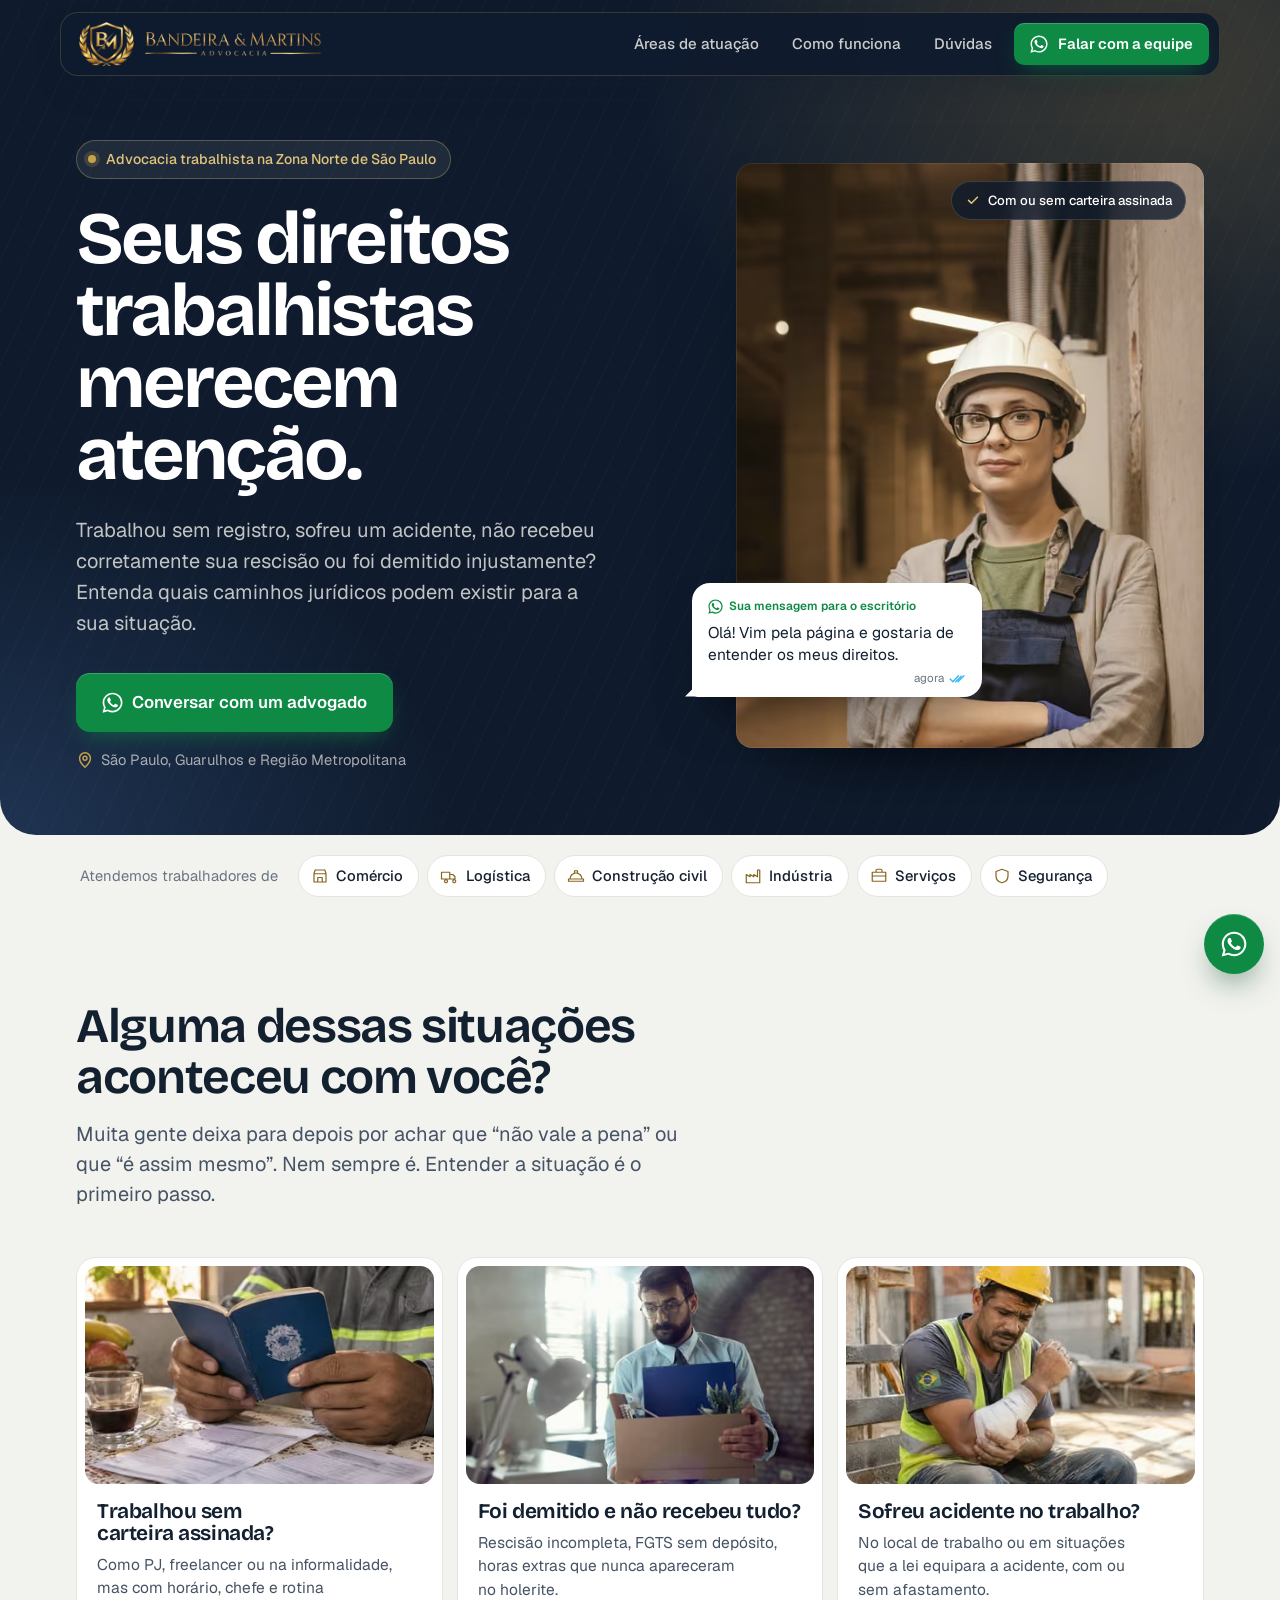
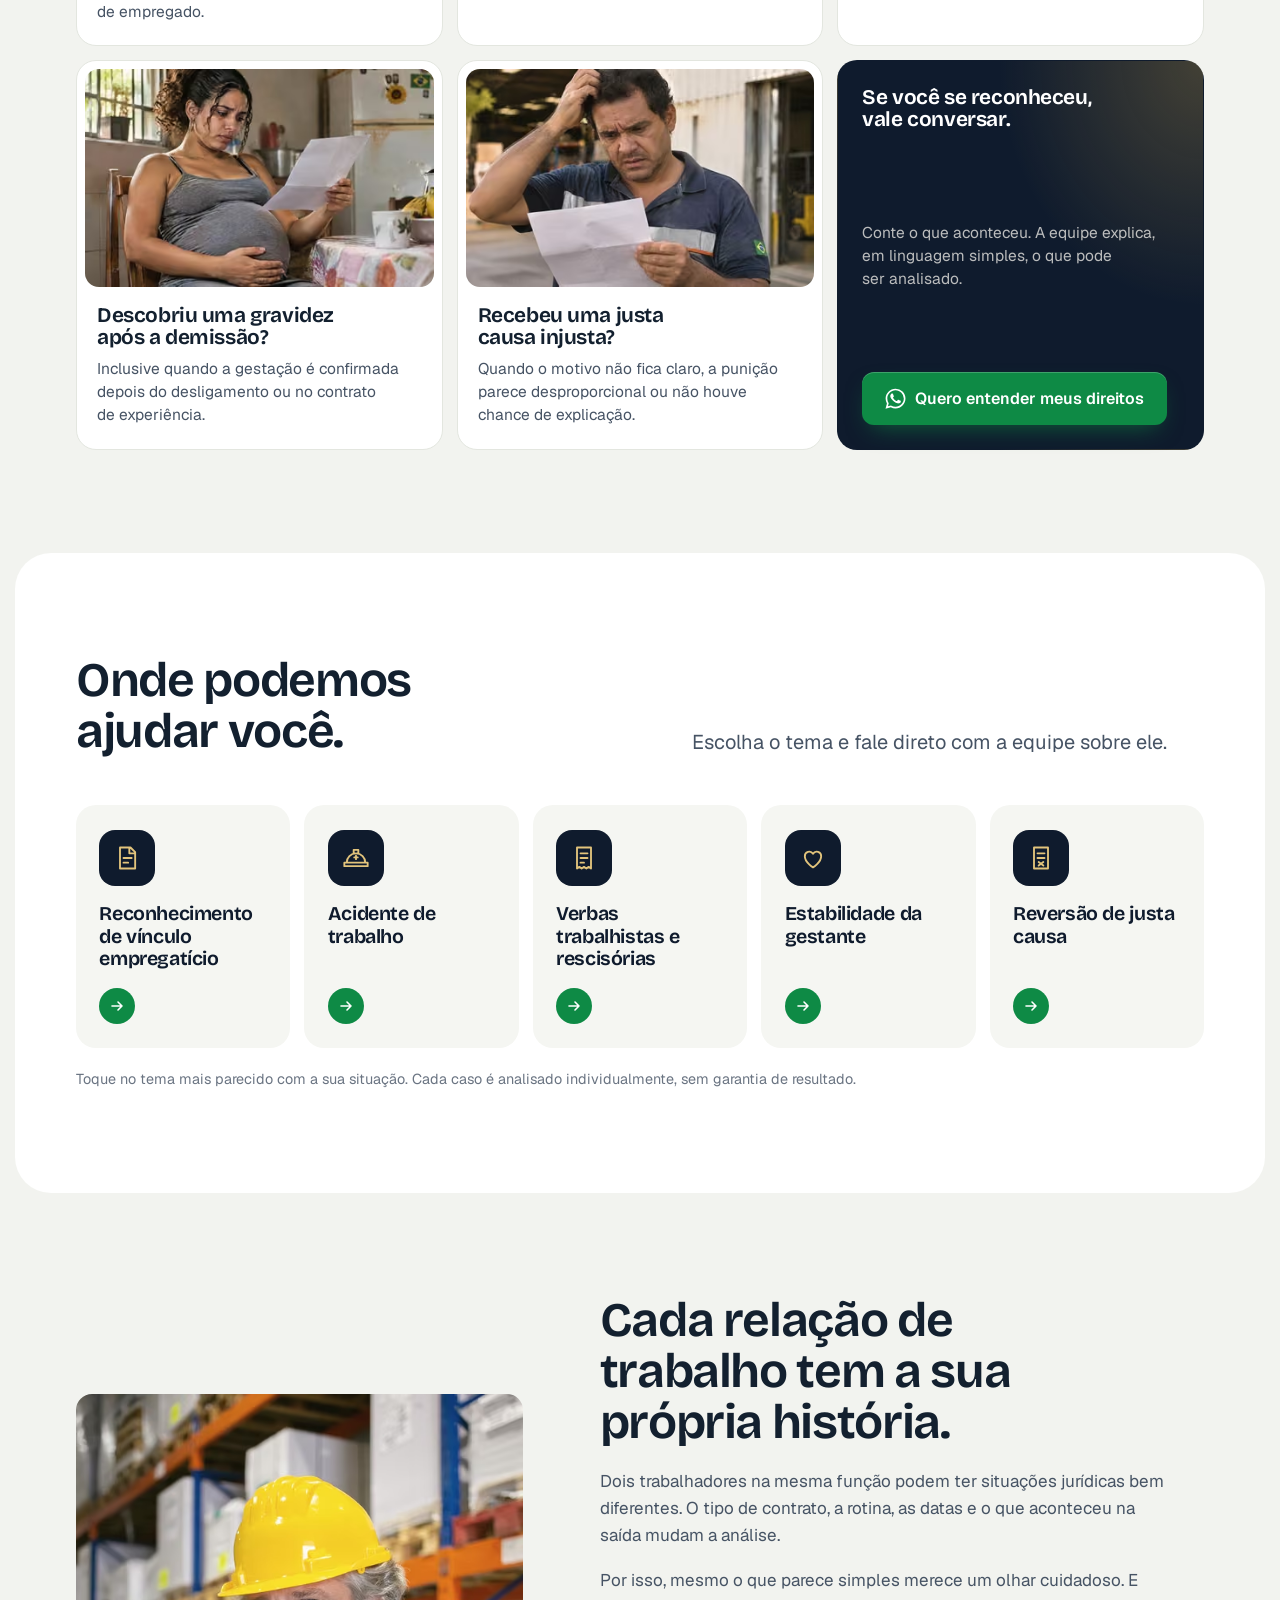
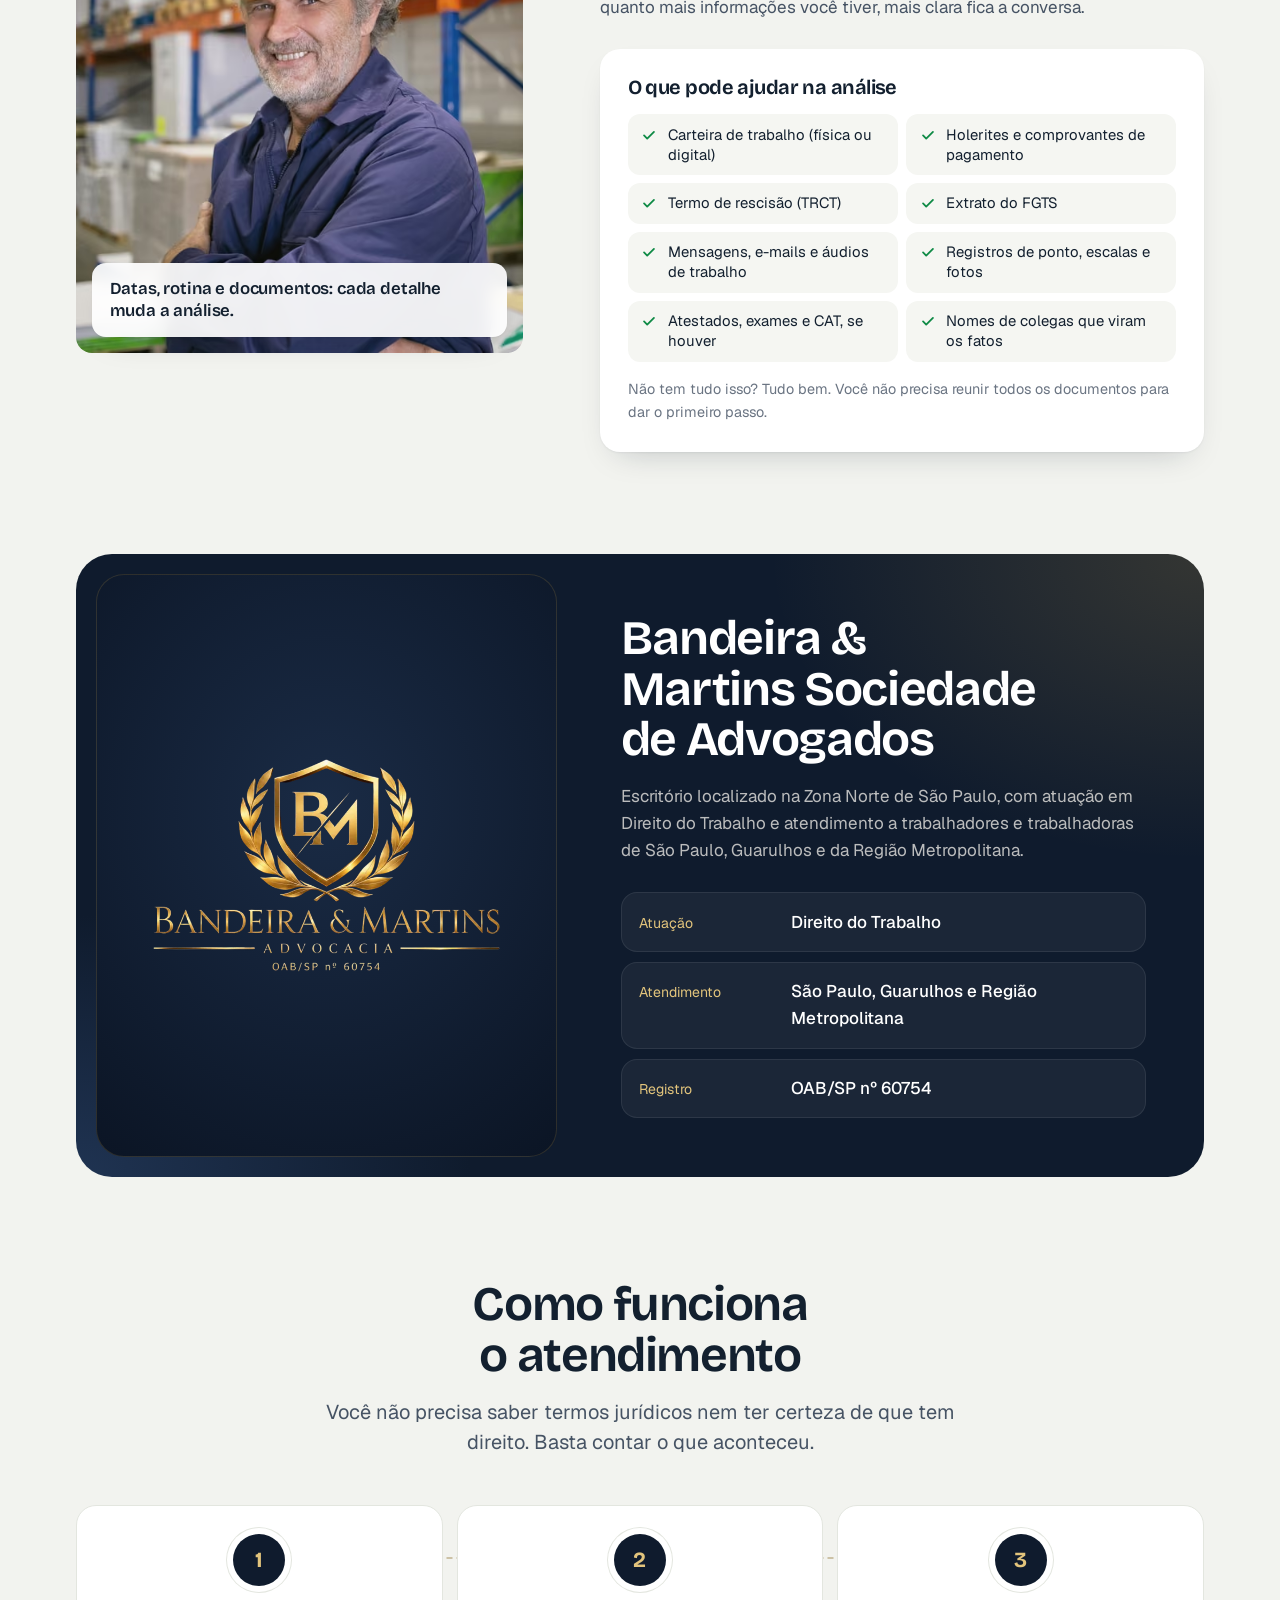
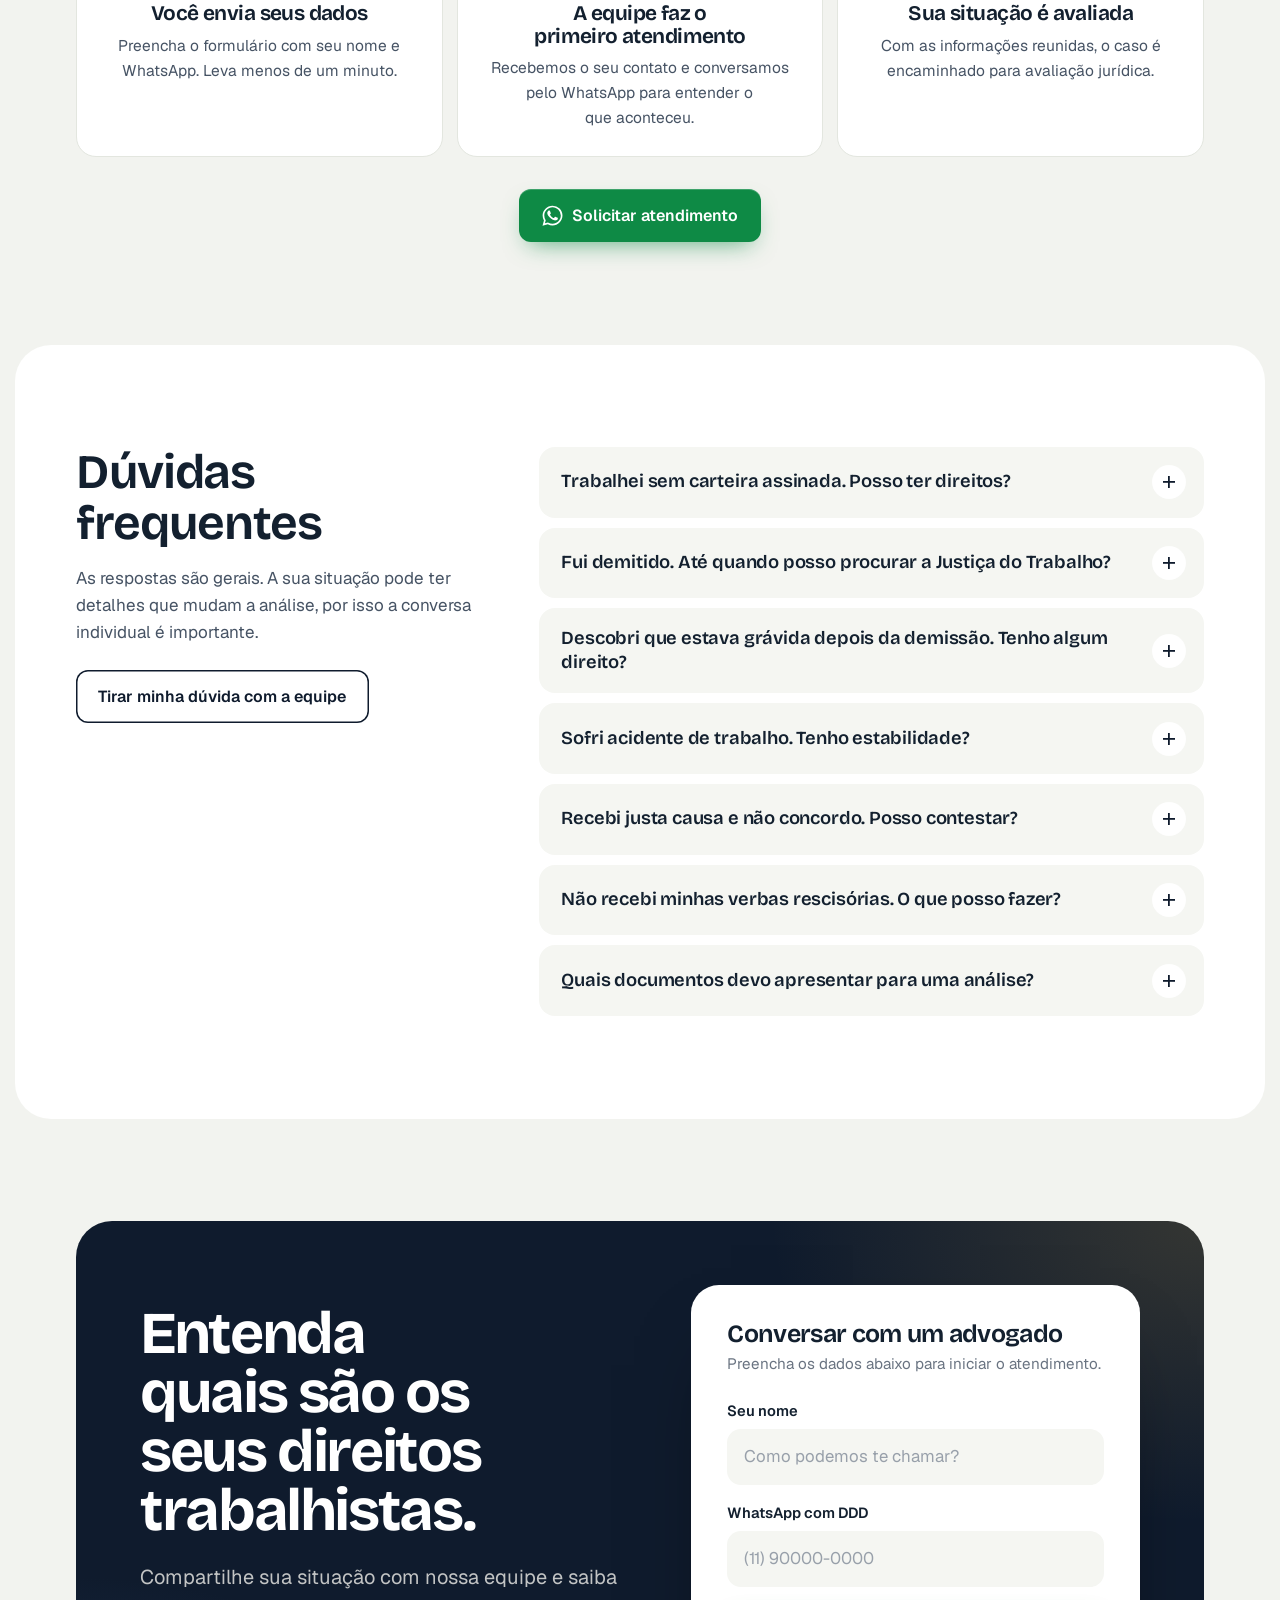
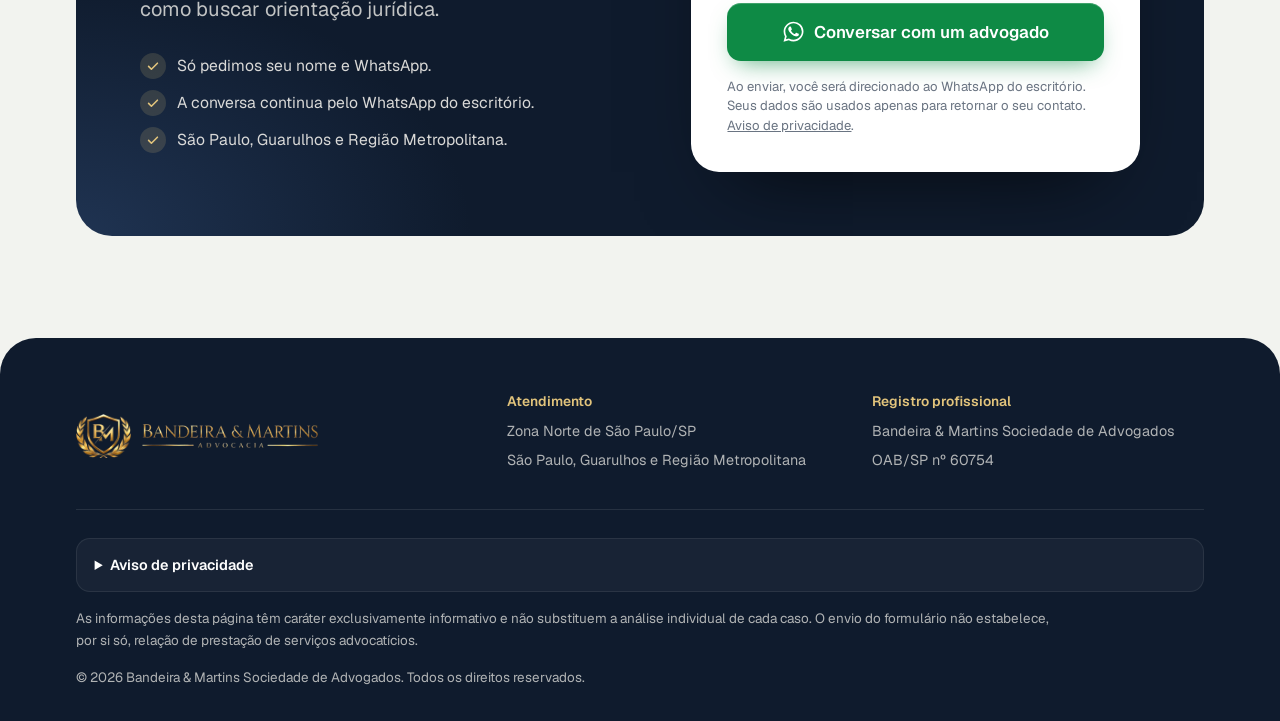
==== commit 9c73c30e: "Áreas de atuação: layout simplificado só com ícone e título (cards clicáveis) Co-Authored-By: Claude" ====
--- a/index.html
+++ b/index.html
@@ -211,87 +211,47 @@
       <div class="wrap">
         <div class="head head--split">
           <h2 id="areas-title">Onde podemos ajudar você.</h2>
-          <p>Cada tema reúne situações comuns. A análise considera os fatos, os documentos e as provas de cada caso.</p>
-        </div>
-
-        <div class="bento">
-          <!-- A · Vínculo (destaque) -->
-          <article class="area area--feature">
-            <div class="area__body">
-              <span class="area__icon" aria-hidden="true"><svg viewBox="0 0 24 24"><path d="M6 3h9l4 4v14H6zM14 3v5h5M9 12h7M9 16h4"/><circle cx="16.5" cy="17" r="2.2" stroke-dasharray="1.6 1.6"/></svg></span>
-              <h3>Reconhecimento de vínculo empregatício</h3>
-              <p class="area__desc">Se a relação tinha características de emprego, mas não houve registro em carteira, é possível discutir o reconhecimento do vínculo e os direitos que podem decorrer dele.</p>
-              <ul class="ticks">
-                <li>Trabalho sem registro em carteira</li>
-                <li>Contratação como PJ com características de emprego</li>
-                <li>Rotina fixa, subordinação a um chefe e pessoalidade</li>
-                <li>Direitos que podem surgir com o eventual reconhecimento</li>
-              </ul>
-              <a class="area__link" href="#contato" data-cta="area" data-servico="Reconhecimento de vínculo">Falar sobre o meu caso<span class="area__go" aria-hidden="true"><svg><use href="#i-arrow"/></svg></span></a>
-            </div>
-            <figure class="area__photo">
-              <picture>
-                <source type="image/avif" srcset="assets/img/vinculo-560.avif 560w, assets/img/vinculo-880.avif 880w" sizes="(max-width: 700px) 92vw, 30vw">
-                <source type="image/webp" srcset="assets/img/vinculo-560.webp 560w, assets/img/vinculo-880.webp 880w" sizes="(max-width: 700px) 92vw, 30vw">
-                <img src="assets/img/vinculo-560.webp" width="560" height="700" alt="Trabalhadora com colete refletivo em um centro de distribuição" loading="lazy" decoding="async">
-              </picture>
-            </figure>
-          </article>
-
-          <!-- B · Acidente -->
-          <article class="area area--warm">
-            <span class="area__icon" aria-hidden="true"><svg viewBox="0 0 24 24"><path d="M4 16a8 8 0 0 1 16 0M2 16h20v3H2zM10 8V5h4v3M12 10v3M10.5 11.5h3"/></svg></span>
-            <h3>Acidente de trabalho</h3>
-            <p class="area__desc">Acidentes durante o trabalho, ou em situações que a lei equipara a eles, podem gerar direitos ligados ao afastamento e às consequências do ocorrido.</p>
-            <ul class="ticks">
-              <li>Emissão da CAT (Comunicação de Acidente de Trabalho)</li>
-              <li>Estabilidade provisória, quando aplicável</li>
-              <li>Possibilidade de indenização, conforme as circunstâncias</li>
-              <li>Direitos ligados ao afastamento e às sequelas</li>
-            </ul>
-            <a class="area__link" href="#contato" data-cta="area" data-servico="Acidente de trabalho">Falar sobre o meu caso<span class="area__go" aria-hidden="true"><svg><use href="#i-arrow"/></svg></span></a>
-          </article>
-
-          <!-- C · Verbas -->
-          <article class="area">
-            <span class="area__icon" aria-hidden="true"><svg viewBox="0 0 24 24"><path d="M6 3h12v18l-2-1.4-2 1.4-2-1.4-2 1.4-2-1.4L6 21zM9 8h6M9 12h6M9 16h3"/></svg></span>
-            <h3>Verbas trabalhistas e rescisórias</h3>
-            <p class="area__desc">Valores que não foram pagos corretamente na saída ou durante o contrato.</p>
-            <ul class="ticks">
-              <li>Verbas rescisórias não pagas</li>
-              <li>FGTS e multa rescisória</li>
-              <li>Horas extras, adicionais e outros direitos pendentes</li>
-            </ul>
-            <a class="area__link" href="#contato" data-cta="area" data-servico="Verbas rescisórias">Falar sobre o meu caso<span class="area__go" aria-hidden="true"><svg><use href="#i-arrow"/></svg></span></a>
-          </article>
-
-          <!-- D · Gestante -->
-          <article class="area">
-            <span class="area__icon" aria-hidden="true"><svg viewBox="0 0 24 24"><path d="M12 20s-7-4.2-7-9.5A3.8 3.8 0 0 1 12 8.3a3.8 3.8 0 0 1 7 2.2C19 15.8 12 20 12 20z"/></svg></span>
-            <h3>Estabilidade da gestante</h3>
-            <p class="area__desc">Para quem foi demitida durante a gravidez ou descobriu a gestação depois do desligamento.</p>
-            <ul class="ticks">
-              <li>Gravidez descoberta após a demissão</li>
-              <li>Situações no contrato de experiência</li>
-              <li>Reintegração ou indenização substitutiva, conforme o caso</li>
-            </ul>
-            <a class="area__link" href="#contato" data-cta="area" data-servico="Estabilidade da gestante">Falar sobre o meu caso<span class="area__go" aria-hidden="true"><svg><use href="#i-arrow"/></svg></span></a>
-          </article>
-
-          <!-- E · Justa causa -->
-          <article class="area">
-            <span class="area__icon" aria-hidden="true"><svg viewBox="0 0 24 24"><path d="M6 3h12v18H6zM9 8h6M9 12h6M10 15.5l4 3M14 15.5l-4 3"/></svg></span>
-            <h3>Reversão de justa causa</h3>
-            <p class="area__desc">Quando a demissão por justa causa pode ser questionada.</p>
-            <ul class="ticks">
-              <li>Penalidade desproporcional ao ocorrido</li>
-              <li>Ausência de requisitos legais</li>
-              <li>Possibilidade de questionamento judicial</li>
-            </ul>
-            <p class="area__note">A reversão não é garantida: depende das circunstâncias e das provas de cada situação.</p>
-            <a class="area__link" href="#contato" data-cta="area" data-servico="Reversão de justa causa">Falar sobre o meu caso<span class="area__go" aria-hidden="true"><svg><use href="#i-arrow"/></svg></span></a>
-          </article>
-        </div>
+          <p>Escolha o tema e fale direto com a equipe sobre ele.</p>
+        </div>
+
+        <ul class="tiles">
+          <li>
+            <a class="tile" href="#contato" data-cta="area" data-servico="Reconhecimento de vínculo">
+              <span class="tile__icon" aria-hidden="true"><svg viewBox="0 0 24 24"><path d="M6 3h9l4 4v14H6zM14 3v5h5M9 12h7M9 16h4"/></svg></span>
+              <span class="tile__title">Reconhecimento de vínculo empregatício</span>
+              <span class="tile__go" aria-hidden="true"><svg><use href="#i-arrow"/></svg></span>
+            </a>
+          </li>
+          <li>
+            <a class="tile" href="#contato" data-cta="area" data-servico="Acidente de trabalho">
+              <span class="tile__icon" aria-hidden="true"><svg viewBox="0 0 24 24"><path d="M4 16a8 8 0 0 1 16 0M2 16h20v3H2zM10 8V5h4v3M12 10v3M10.5 11.5h3"/></svg></span>
+              <span class="tile__title">Acidente de trabalho</span>
+              <span class="tile__go" aria-hidden="true"><svg><use href="#i-arrow"/></svg></span>
+            </a>
+          </li>
+          <li>
+            <a class="tile" href="#contato" data-cta="area" data-servico="Verbas rescisórias">
+              <span class="tile__icon" aria-hidden="true"><svg viewBox="0 0 24 24"><path d="M6 3h12v18l-2-1.4-2 1.4-2-1.4-2 1.4-2-1.4L6 21zM9 8h6M9 12h6M9 16h3"/></svg></span>
+              <span class="tile__title">Verbas trabalhistas e rescisórias</span>
+              <span class="tile__go" aria-hidden="true"><svg><use href="#i-arrow"/></svg></span>
+            </a>
+          </li>
+          <li>
+            <a class="tile" href="#contato" data-cta="area" data-servico="Estabilidade da gestante">
+              <span class="tile__icon" aria-hidden="true"><svg viewBox="0 0 24 24"><path d="M12 20s-7-4.2-7-9.5A3.8 3.8 0 0 1 12 8.3a3.8 3.8 0 0 1 7 2.2C19 15.8 12 20 12 20z"/></svg></span>
+              <span class="tile__title">Estabilidade da gestante</span>
+              <span class="tile__go" aria-hidden="true"><svg><use href="#i-arrow"/></svg></span>
+            </a>
+          </li>
+          <li>
+            <a class="tile" href="#contato" data-cta="area" data-servico="Reversão de justa causa">
+              <span class="tile__icon" aria-hidden="true"><svg viewBox="0 0 24 24"><path d="M6 3h12v18H6zM9 8h6M9 12h6M10 15.5l4 3M14 15.5l-4 3"/></svg></span>
+              <span class="tile__title">Reversão de justa causa</span>
+              <span class="tile__go" aria-hidden="true"><svg><use href="#i-arrow"/></svg></span>
+            </a>
+          </li>
+        </ul>
+        <p class="tiles__note">Toque no tema mais parecido com a sua situação. Cada caso é analisado individualmente, sem garantia de resultado.</p>
       </div>
     </section>
 
--- a/assets/css/style.css
+++ b/assets/css/style.css
@@ -507,107 +507,67 @@
   border-radius: var(--r-xl);
   margin-inline: clamp(6px, 1.2vw, 16px);
 }
-.bento {
-  display: grid;
-  grid-template-columns: repeat(6, minmax(0, 1fr));
+.tiles {
+  display: grid;
+  grid-template-columns: repeat(5, minmax(0, 1fr));
   gap: 14px;
 }
-.area {
-  grid-column: span 2;
+.tile {
+  position: relative;
   display: flex;
   flex-direction: column;
-  padding: clamp(1.4rem, 2.5vw, 2rem);
+  align-items: flex-start;
+  gap: 1.1rem;
+  height: 100%;
+  min-height: 210px;
+  padding: 1.5rem 1.4rem 1.4rem;
   background: var(--tint);
+  border: 1px solid transparent;
   border-radius: var(--r-md);
-}
-.area__icon {
+  color: var(--navy);
+  text-decoration: none;
+  transition: background-color 0.2s ease, border-color 0.2s ease, transform 0.2s ease;
+}
+.tile:hover { background: var(--gold-tint); border-color: rgba(133, 101, 31, 0.25); transform: translateY(-2px); }
+.tile__icon {
   display: grid;
   place-items: center;
-  width: 48px; height: 48px;
-  margin-bottom: 1.25rem;
-  border-radius: 14px;
-  background: var(--surface);
-  box-shadow: 0 1px 2px rgba(15, 27, 45, 0.06);
-}
-.area__icon svg { width: 25px; height: 25px; fill: none; stroke: var(--gold-ink); stroke-width: 1.6; stroke-linecap: round; stroke-linejoin: round; }
-.area h3 { font-size: clamp(1.35rem, 1.2rem + 0.6vw, 1.7rem); margin-bottom: 0.75rem; }
-.area__desc { color: var(--text-2); }
-.ticks { display: grid; gap: 0.55rem; margin: 0.25rem 0 1.5rem; }
-.ticks li {
-  position: relative;
-  padding-left: 1.75rem;
-  font-size: 0.96rem;
-  line-height: 1.45;
-}
-.ticks li::before {
-  content: "";
-  position: absolute;
-  left: 0; top: 0.12rem;
-  width: 18px; height: 18px;
-  border-radius: 50%;
-  background: var(--gold-tint) url("data:image/svg+xml,%3Csvg xmlns='http://www.w3.org/2000/svg' viewBox='0 0 20 20'%3E%3Cpath d='M5.5 10.5l3 3 6-6.5' fill='none' stroke='%2385651f' stroke-width='2.2' stroke-linecap='round' stroke-linejoin='round'/%3E%3C/svg%3E") center / 12px no-repeat;
-}
-.area__note { font-size: 0.86rem; color: var(--muted); margin-top: -0.75rem; }
-.area__link {
+  width: 56px; height: 56px;
+  border-radius: 16px;
+  background: var(--navy);
+}
+.tile__icon svg { width: 28px; height: 28px; fill: none; stroke: var(--gold-2); stroke-width: 1.6; stroke-linecap: round; stroke-linejoin: round; }
+.tile__title {
+  font-family: var(--f-display);
+  font-weight: 650;
+  font-size: 1.22rem;
+  line-height: 1.15;
+  letter-spacing: -0.02em;
+}
+.tile__go {
   margin-top: auto;
-  align-self: flex-start;
-  display: inline-flex;
-  align-items: center;
-  gap: 0.75rem;
-  font-weight: 600;
-  font-size: 0.97rem;
-  text-decoration: none;
-  color: var(--navy);
-}
-.area__go {
   display: grid;
   place-items: center;
   width: 36px; height: 36px;
   border-radius: 50%;
-  background: var(--navy);
+  background: var(--wa);
   color: #fff;
-  transition: transform 0.25s ease, background-color 0.2s ease;
-}
-.area__go svg { width: 16px; height: 16px; }
-.area__link:hover .area__go { transform: translateX(3px); background: var(--wa); }
-
-.area--feature {
-  grid-column: span 4;
-  display: grid;
-  grid-template-columns: minmax(0, 1.1fr) minmax(0, 0.9fr);
-  gap: 1rem;
-  padding: 10px;
-  background:
-    radial-gradient(70% 80% at 0% 0%, rgba(33, 54, 86, 1) 0%, rgba(33, 54, 86, 0) 70%),
-    var(--navy);
-  color: #fff;
-}
-.area--feature .area__body { display: flex; flex-direction: column; padding: clamp(1.25rem, 2.5vw, 1.9rem); }
-.area--feature .area__icon { background: rgba(255, 255, 255, 0.08); box-shadow: none; }
-.area--feature .area__icon svg { stroke: var(--gold-2); }
-.area--feature .area__desc { color: rgba(245, 243, 238, 0.75); }
-.area--feature .ticks li::before { background-color: rgba(226, 196, 124, 0.18); background-image: url("data:image/svg+xml,%3Csvg xmlns='http://www.w3.org/2000/svg' viewBox='0 0 20 20'%3E%3Cpath d='M5.5 10.5l3 3 6-6.5' fill='none' stroke='%23e2c47c' stroke-width='2.2' stroke-linecap='round' stroke-linejoin='round'/%3E%3C/svg%3E"); }
-.area--feature .area__link { color: #fff; }
-.area--feature .area__go { background: var(--wa); }
-.area__photo { position: relative; margin: 0; min-height: 320px; border-radius: 14px; overflow: hidden; background: var(--navy-2); }
-.area__photo img { position: absolute; inset: 0; width: 100%; height: 100%; object-fit: cover; }
-
-.area--warm { background: var(--gold-tint); }
-.area--warm .area__icon { background: rgba(255, 255, 255, 0.7); }
-.area--warm .ticks li::before { background-color: #fff; }
+  transition: transform 0.2s ease;
+}
+.tile__go svg { width: 16px; height: 16px; }
+.tile:hover .tile__go { transform: translateX(3px); }
+.tiles__note { margin: 1.25rem 0 0; font-size: 0.9rem; color: var(--muted); }
 
 @media (max-width: 1040px) {
-  .area--feature { grid-column: 1 / -1; }
-  .area--warm { grid-column: span 3; }
-  .area:not(.area--feature):not(.area--warm) { grid-column: span 3; }
-  .area:last-child { grid-column: 1 / -1; }
-}
-@media (max-width: 700px) {
-  .bento { grid-template-columns: 1fr; gap: 10px; }
-  .area, .area--warm, .area:not(.area--feature):not(.area--warm), .area:last-child { grid-column: auto; }
-  .area--feature { grid-template-columns: 1fr; }
-  .area__photo { min-height: 0; aspect-ratio: 16 / 10; order: -1; }
-  .area__photo img { object-position: 50% 25%; }
+  .tiles { grid-template-columns: repeat(3, minmax(0, 1fr)); }
+}
+@media (max-width: 640px) {
+  .tiles { grid-template-columns: 1fr; gap: 10px; }
+  .tile { flex-direction: row; align-items: center; min-height: 0; padding: 0.9rem 1rem; gap: 0.9rem; }
+  .tile__icon { width: 48px; height: 48px; border-radius: 14px; flex: none; }
+  .tile__icon svg { width: 24px; height: 24px; }
+  .tile__title { font-size: 1.08rem; flex: 1; }
+  .tile__go { margin: 0; flex: none; }
 }
 
 /* 04 entenda ------------------------------------------------------------ */
